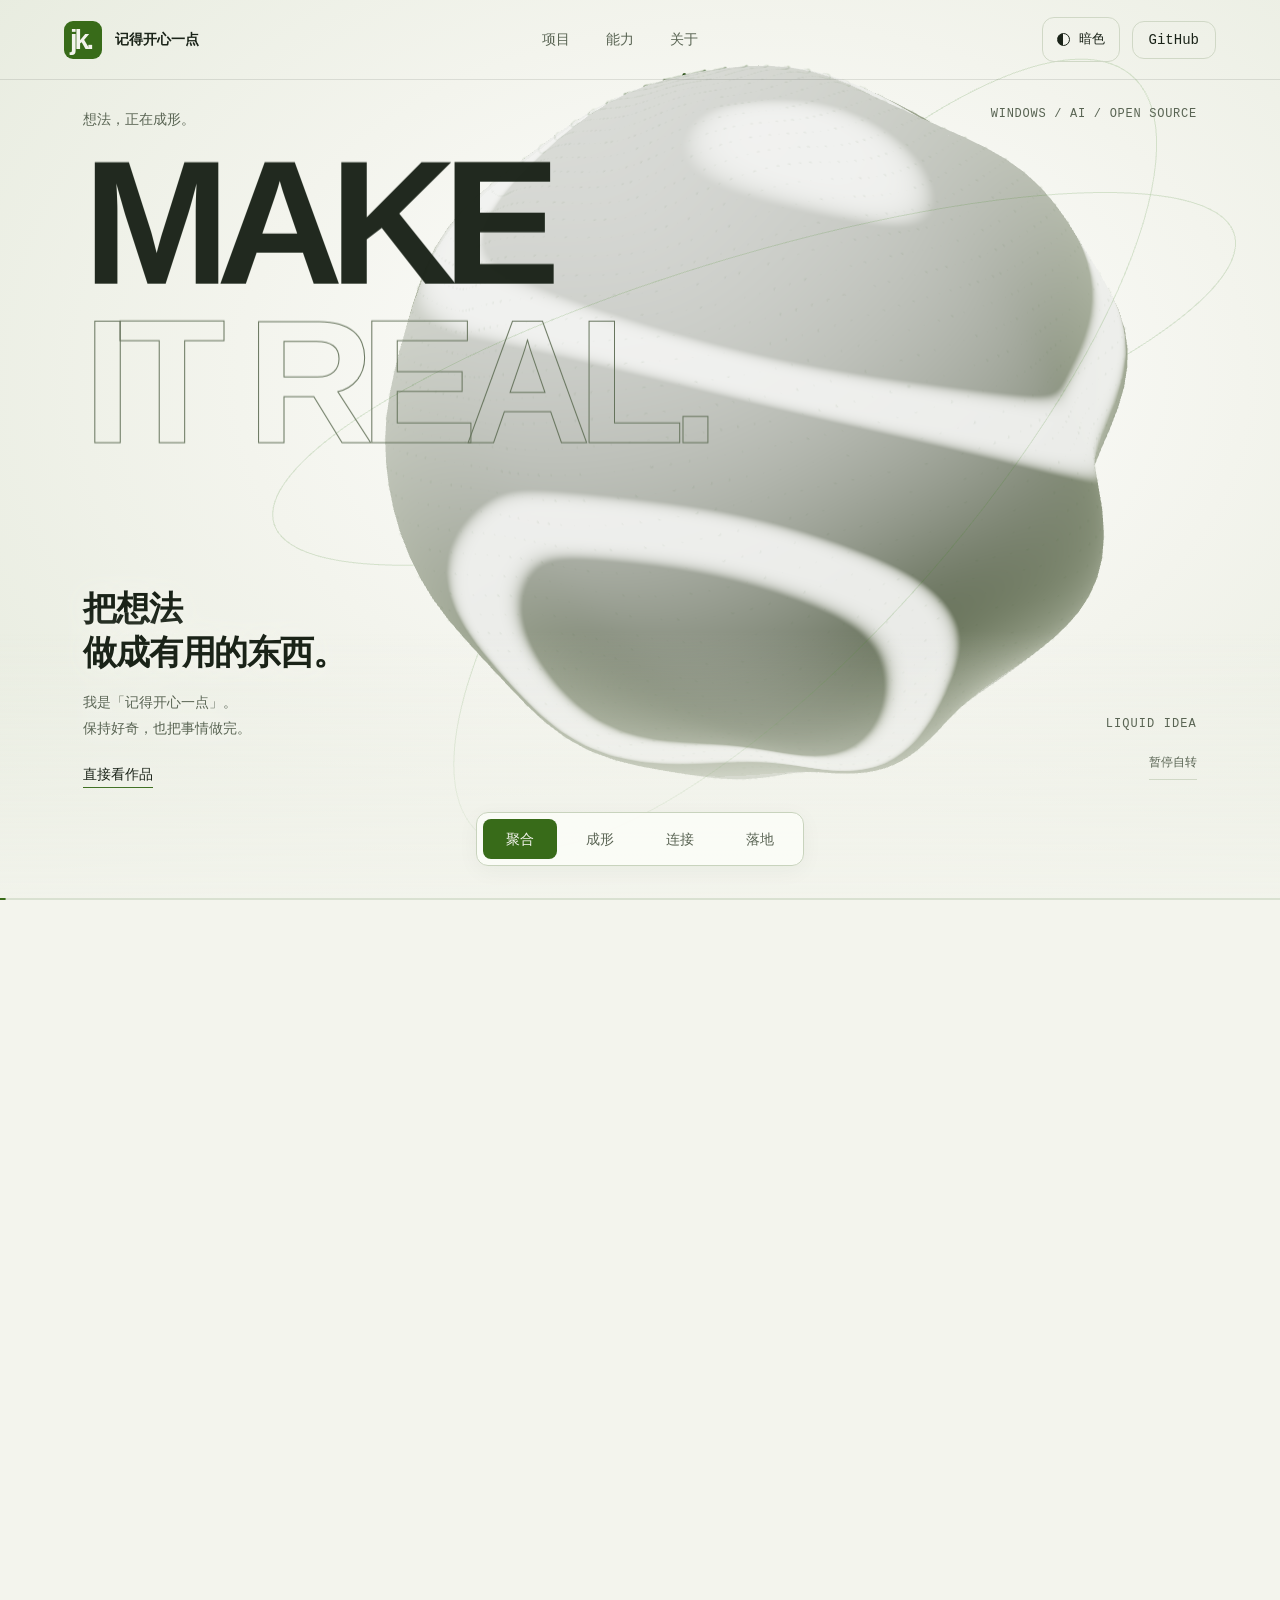
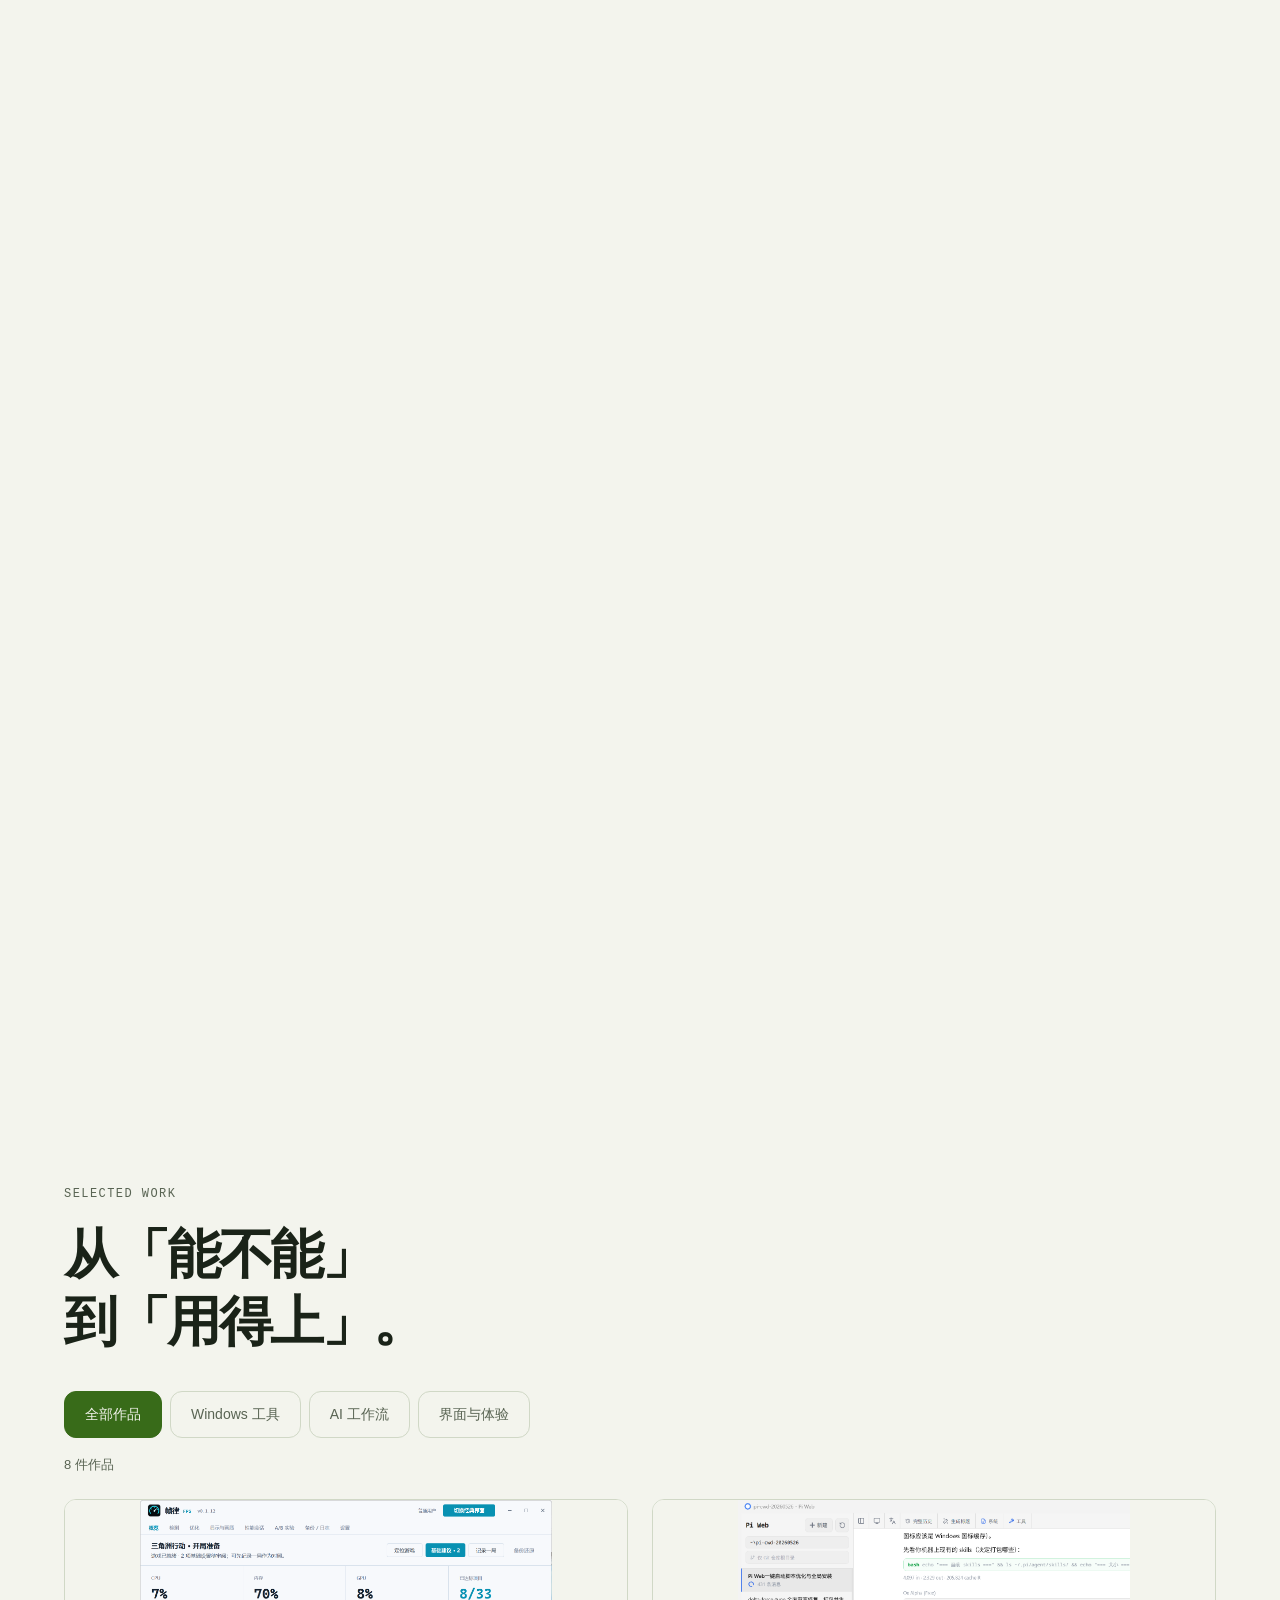
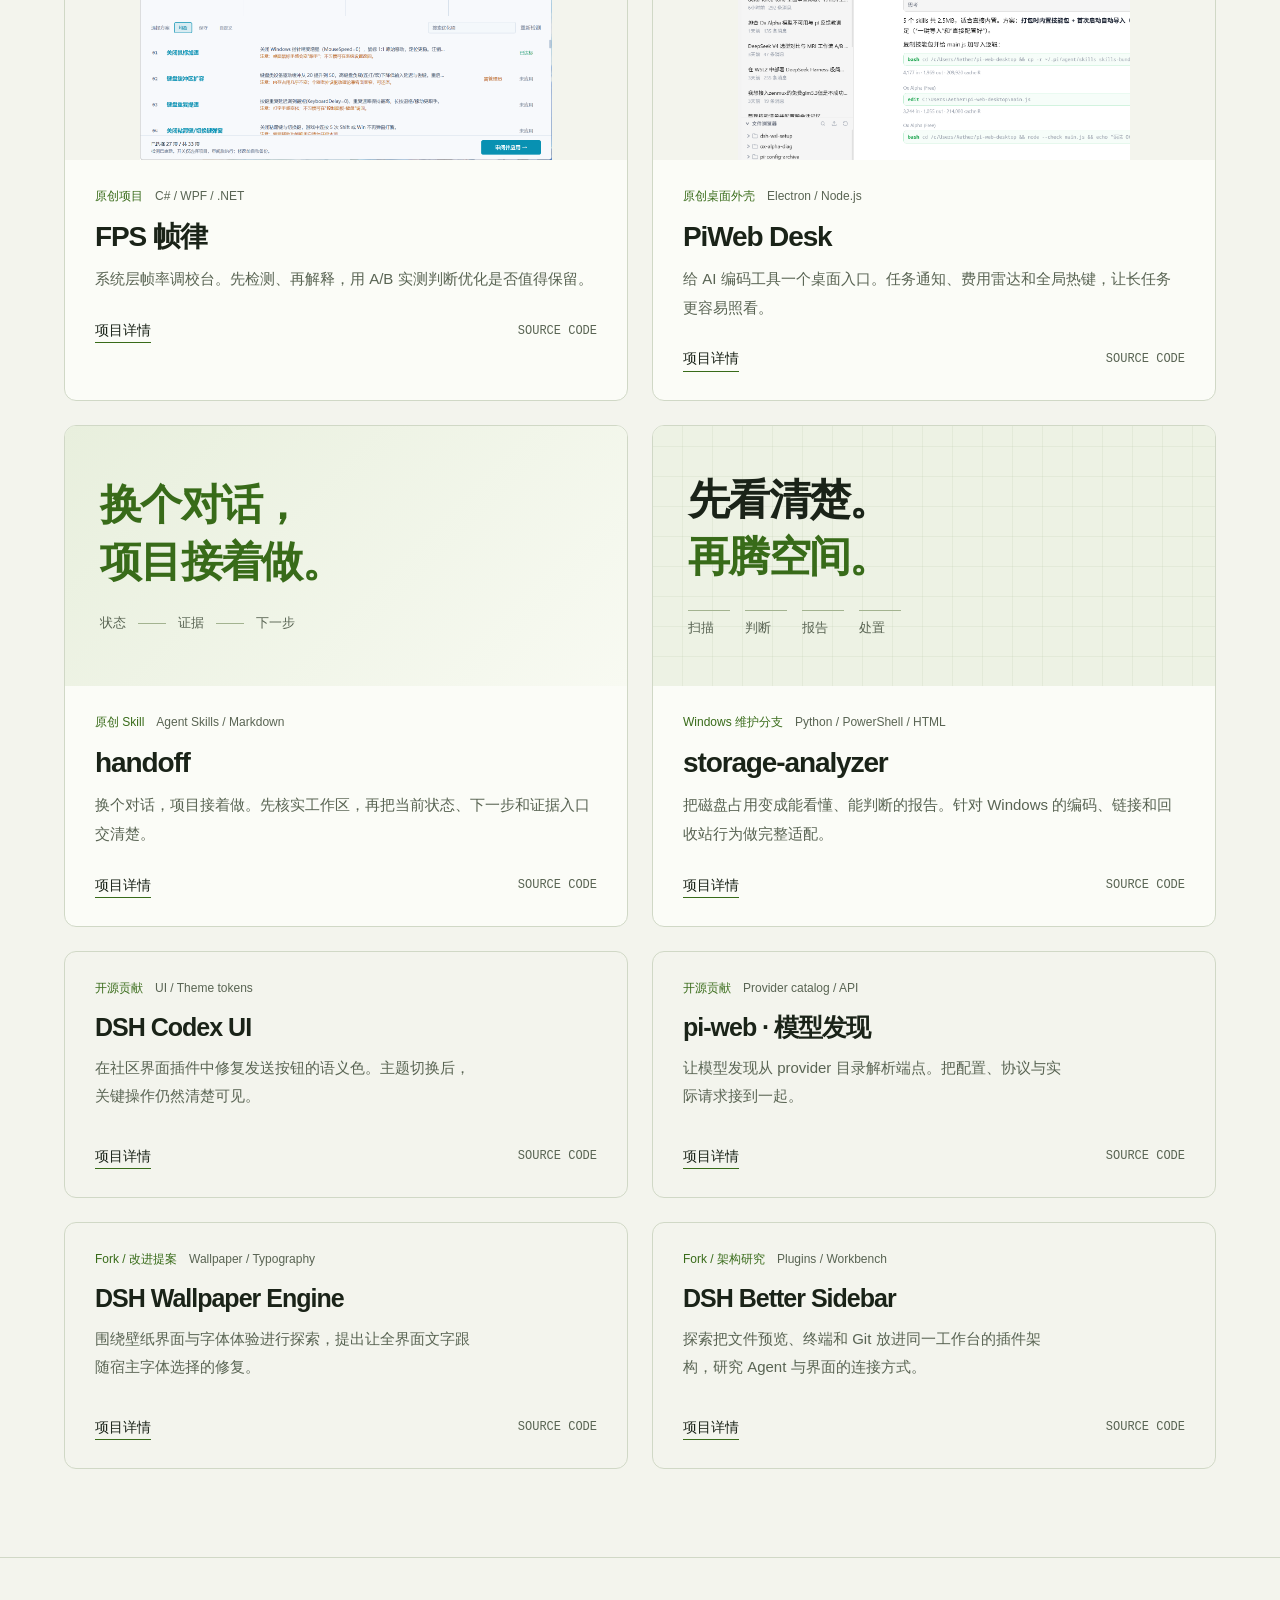
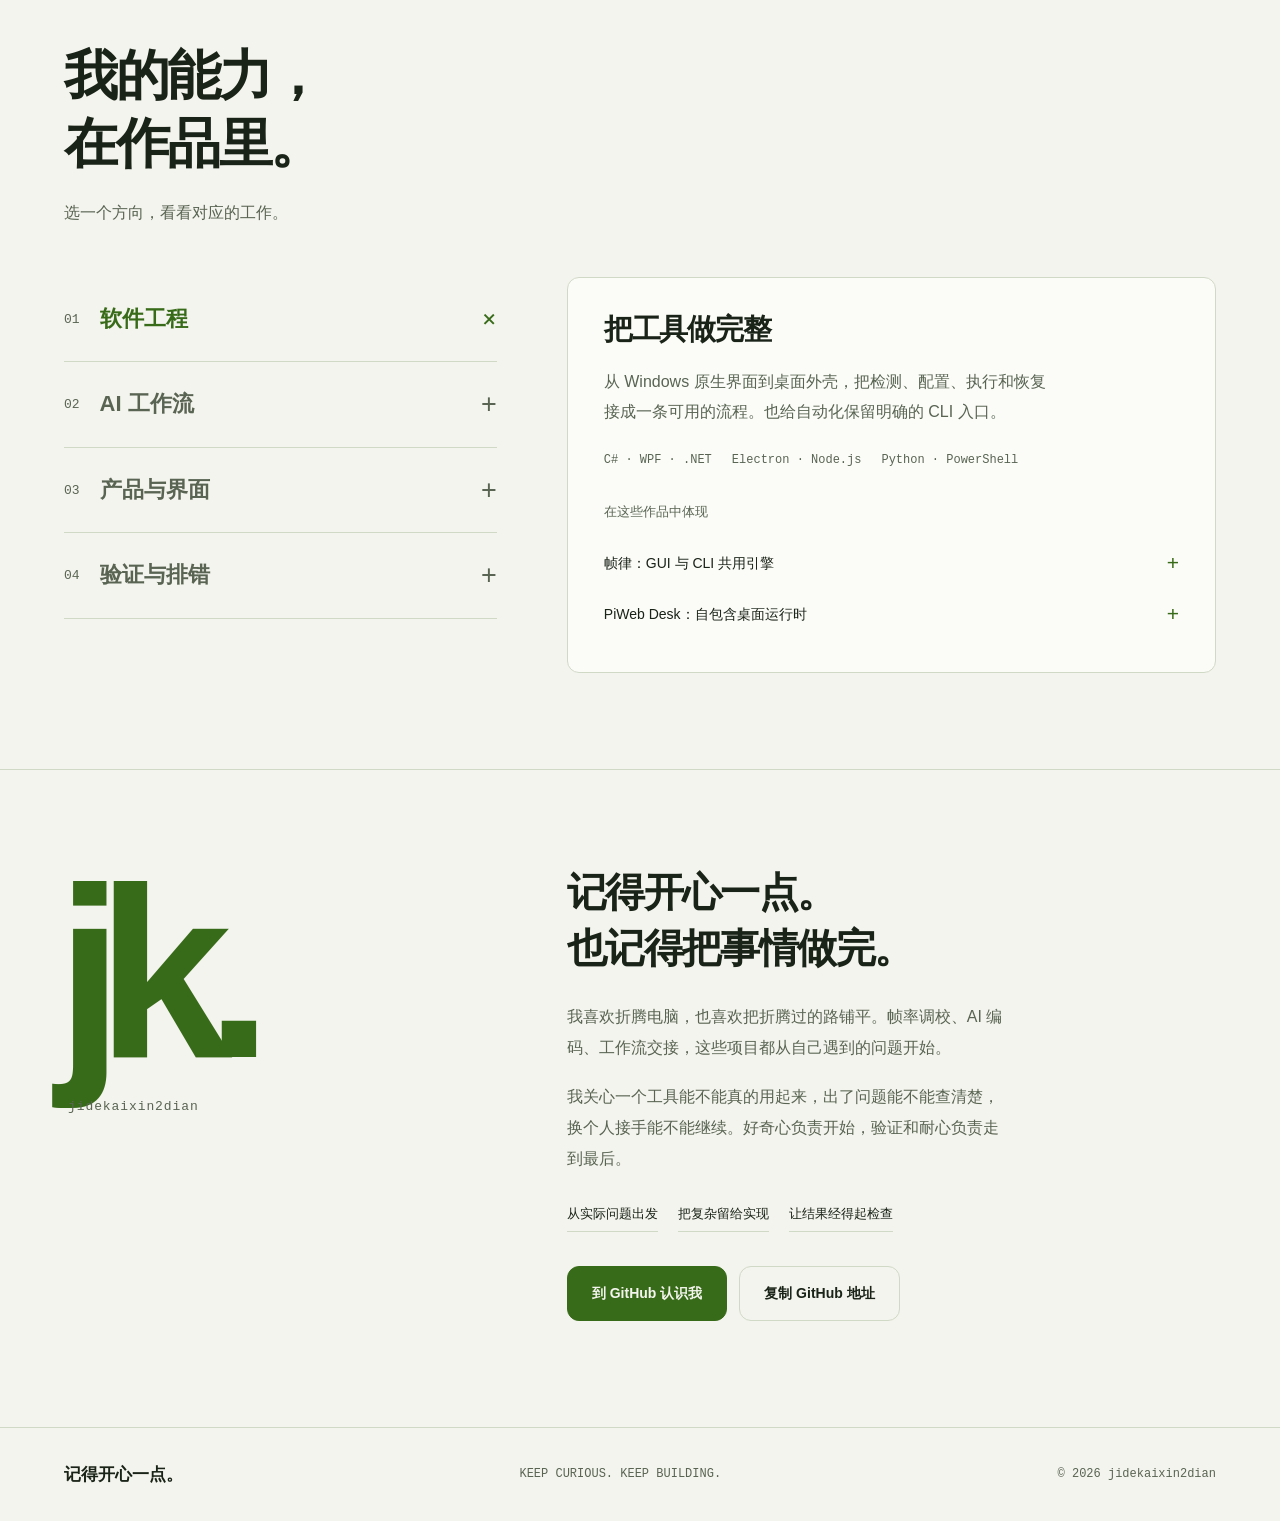
==== index.html @ 2a7eb4d8 "Publish interactive portfolio with light and dark themes" ====
<!doctype html>
<html lang="zh-CN" data-theme="light">
<head>
  <meta charset="utf-8">
  <meta name="viewport" content="width=device-width, initial-scale=1">
  <meta name="theme-color" content="#f3f4ed">
  <title>记得开心一点 · 把想法做成有用的东西</title>
  <meta name="description" content="记得开心一点的个人作品实验室。探索帧律、PiWeb Desk、handoff、Windows 工具与 AI Agent 工作流，以及开源界面贡献。">
  <link rel="icon" type="image/svg+xml" href="data:image/svg+xml,%3Csvg xmlns='http://www.w3.org/2000/svg' viewBox='0 0 64 64'%3E%3Crect width='64' height='64' rx='12' fill='%23c8f663'/%3E%3Ctext x='8' y='45' font-family='Arial,sans-serif' font-size='39' font-weight='700' fill='%23111311'%3Ejk.%3C/text%3E%3C/svg%3E">
  <script src="./theme.js"></script>
  <link rel="stylesheet" href="./style.css">
  <link rel="stylesheet" href="./experience.css">
  <link rel="stylesheet" href="./themes.css">
  <script src="./projects.js" defer></script>
  <script src="./site.js" defer></script>
  <script src="./morph.js" type="module"></script>
</head>
<body>
  <a class="skip-link" href="#work">跳到项目</a>
  <header class="site-header">
    <a class="wordmark" href="#home" aria-label="记得开心一点，返回首页"><span class="mark">jk.</span><span>记得开心一点</span></a>
    <nav aria-label="主导航"><a href="#work">项目</a><a href="#abilities">能力</a><a href="#about">关于</a></nav>
    <div class="header-actions"><button id="theme-toggle" class="theme-toggle" aria-label="切换至暗色" aria-pressed="false"><span class="theme-swatch" aria-hidden="true"></span><span id="theme-label">暗色</span></button><a class="github-link" href="https://github.com/jidekaixin2dian" target="_blank" rel="noopener noreferrer">GitHub</a></div>
  </header>
  <main>
    <section class="scroll-story" id="home" aria-labelledby="hero-title">
      <div class="story-stage">
        <div class="scene-headline"><h1 id="hero-title">MAKE<br><span>IT REAL.</span></h1></div>
        <div id="sculpture" class="sculpture" role="img" aria-label="随页面滚动变化的巨大三维雕塑：流体球体、环形结构、连接结与重新聚合的方体。"><canvas id="sculpture-fallback" aria-hidden="true"></canvas></div>
        <div class="scene-topline"><span>想法，正在成形。</span><span>WINDOWS / AI / OPEN SOURCE</span></div>
        <div class="story-copy"><h2 id="story-title">把想法<br>做成有用的东西。</h2><p id="story-description">我是「记得开心一点」。<br>保持好奇，也把事情做完。</p><a class="story-link" href="#work">直接看作品</a></div>
        <div class="story-aside"><span id="shape-label">LIQUID IDEA</span><button id="motion-toggle" aria-pressed="false">暂停自转</button></div>
        <div class="story-navigation" aria-label="探索雕塑的四个阶段"><button data-phase="0" class="active" aria-pressed="true">聚合</button><button data-phase="1" aria-pressed="false">成形</button><button data-phase="2" aria-pressed="false">连接</button><button data-phase="3" aria-pressed="false">落地</button></div>
        <div class="story-progress" aria-hidden="true"><div id="story-progress-fill"></div></div>
      </div>
    </section>
    <section class="work shell" id="work" aria-labelledby="work-title">
      <div class="section-heading"><p class="eyebrow">SELECTED WORK</p><h2 id="work-title">从「能不能」<br>到「用得上」。</h2></div>
      <div class="filter-group" aria-label="按领域筛选项目"><button class="filter active" data-filter="all" aria-pressed="true">全部作品</button><button class="filter" data-filter="windows" aria-pressed="false">Windows 工具</button><button class="filter" data-filter="agent" aria-pressed="false">AI 工作流</button><button class="filter" data-filter="interface" aria-pressed="false">界面与体验</button></div>
      <p class="result-count" id="result-count" role="status" aria-live="polite"></p>
      <div id="projects" class="project-grid"></div>
    </section>
    <div id="extended-content"></div>
  </main>
  <footer class="shell"><a class="footer-brand" href="#home">记得开心一点。</a><span>KEEP CURIOUS. KEEP BUILDING.</span><span>© 2026 jidekaixin2dian</span></footer>
  <dialog id="project-dialog" aria-labelledby="dialog-title"><div class="dialog-top"><span class="mono">PROJECT NOTES</span><button id="dialog-close" class="close-button" aria-label="关闭项目详情">关闭 ×</button></div><div id="dialog-content"></div></dialog>
  <div class="toast" id="toast" role="status" aria-live="polite"></div>
</body>
</html>
---- style.css ----
:root{--bg:#111311;--surface:#191c19;--raised:#20251f;--ink:#f2f4ed;--muted:#a4aaa0;--accent:#c8f663;--line:#353b32;--radius:12px;--sans:Arial,"Microsoft YaHei","PingFang SC",sans-serif;--mono:Consolas,"Courier New",monospace;color-scheme:dark}
*{box-sizing:border-box}html{scroll-behavior:smooth;scroll-padding-top:100px}body{margin:0;background:var(--bg);color:var(--ink);font:16px/1.75 var(--sans);-webkit-font-smoothing:antialiased}a{color:inherit;text-decoration:none}button,input{font:inherit}button,a,input{-webkit-tap-highlight-color:transparent}button{cursor:pointer;color:inherit}button:disabled{cursor:default}button{border:0}a:focus-visible,button:focus-visible,input:focus-visible,summary:focus-visible{outline:2px solid var(--accent);outline-offset:6px}::selection{color:var(--bg);background:var(--accent)}.shell{max-width:1440px;margin-inline:auto;padding-inline:64px}.mono{font:12px/1.5 var(--mono);letter-spacing:.07em}.skip-link{position:fixed;z-index:20;top:-100px;left:20px;background:var(--accent);color:var(--bg);padding:10px 20px}.skip-link:focus{top:10px}.site-header{height:80px;display:flex;align-items:center;justify-content:space-between;max-width:1440px;margin:auto;padding-inline:64px;gap:30px;border-bottom:1px solid var(--line)}.wordmark{display:flex;gap:13px;align-items:center;font-size:14px;font-weight:600}.mark{background:var(--accent);color:var(--bg);width:38px;height:38px;border-radius:9px;font-size:27px;letter-spacing:-3px;line-height:38px;padding-left:6px;font-weight:800}.site-header nav{display:flex;gap:36px;font-size:14px;color:var(--muted)}.site-header nav a{transition:color .2s}.site-header nav a:hover,.github-link:hover{color:var(--accent)}.github-link{font:14px var(--mono);padding:10px 16px;border:1px solid var(--line);border-radius:var(--radius)}.hero{display:grid;grid-template-columns:1.08fr 1fr;align-items:center;gap:60px;min-height:700px;padding-block:70px 88px}.hero-intro{font:12px/1.4 var(--mono);letter-spacing:.09em;color:var(--muted);margin:0 0 28px}.hero h1{font-family:var(--sans);font-size:clamp(76px,8.5vw,126px);font-weight:900;line-height:.95;letter-spacing:-.075em;margin:0 0 32px}.hero h1 span{color:var(--accent)}.hero-description{color:var(--muted);font-size:17px;line-height:1.9;max-width:420px;margin:0 0 30px}.button{display:inline-flex;align-items:center;justify-content:center;padding:14px 24px;border:1px solid var(--line);border-radius:var(--radius);font-size:14px;font-weight:600;white-space:nowrap;transition:background .2s,transform .2s,border-color .2s}.primary{background:var(--accent);border-color:var(--accent);color:var(--bg)}.button:hover{transform:translateY(-3px);border-color:var(--accent)}.primary:hover{background:#d7fb8d}.button:active{transform:translateY(0)}.signal-lab{position:relative;min-width:0;padding:22px 28px 20px;background:radial-gradient(ellipse at 50% 40%,#25301e 0%,#151914 67%);border:1px solid var(--line);border-radius:var(--radius)}.lab-heading{display:flex;align-items:center;justify-content:space-between;font-size:14px;color:var(--muted);gap:10px}.lab-heading .mono{font-size:11px}#signal-canvas{display:block;width:100%;height:300px;cursor:grab;touch-action:pan-y}#signal-canvas:active{cursor:grabbing}.lab-controls{position:relative}.mode-group{display:flex;gap:4px;background:var(--bg);padding:4px;border-radius:10px;margin-bottom:22px}.mode{flex:1;background:transparent;border-radius:8px;padding:8px;font-size:14px;color:var(--muted);transition:all .2s}.mode.active{background:var(--raised);color:var(--accent)}.mode:hover{color:var(--ink)}.density-label{display:flex;justify-content:space-between;color:var(--muted);font-size:13px}.density-label output{font-family:var(--mono);color:var(--ink)}input[type=range]{appearance:none;width:100%;height:4px;border-radius:0;background:#454e3d;accent-color:var(--accent);cursor:pointer;margin:14px 0 20px}input[type=range]::-webkit-slider-thumb{appearance:none;width:16px;height:16px;background:var(--accent);border-radius:50%;border:3px solid var(--bg);outline:1px solid var(--accent)}.lab-bottom{display:flex;justify-content:space-between;align-items:center;gap:12px;font-size:12px;color:var(--muted)}.lab-bottom p{margin:0}.text-button{font-size:12px;background:none;padding:5px 0;border-bottom:1px solid var(--line);white-space:nowrap;color:var(--muted)}.text-button:hover{color:var(--accent)}.drag-hint{font-size:12px;color:var(--muted);margin:0;position:absolute;bottom:-34px;right:4px}.work{padding-block:65px 88px;border-top:1px solid var(--line)}.section-heading{margin-bottom:36px}.eyebrow{font:12px/1.5 var(--mono);letter-spacing:.12em;color:var(--muted);margin:0 0 18px}h2{font-size:clamp(36px,4.2vw,58px);line-height:1.25;letter-spacing:-.045em;margin:0;font-weight:700}.filter-group{display:flex;gap:8px;flex-wrap:wrap;margin-bottom:16px}.filter{padding:10px 20px;border:1px solid var(--line);border-radius:var(--radius);color:var(--muted);background:transparent;font-size:14px;transition:all .2s}.filter.active{color:var(--bg);background:var(--accent);border-color:var(--accent)}.filter:hover{border-color:var(--accent)}.result-count{font-size:13px;color:var(--muted);margin:0 0 22px;min-height:22px}.project-grid{display:grid;grid-template-columns:repeat(2,minmax(0,1fr));gap:24px}.project-card{border:1px solid var(--line);background:var(--surface);border-radius:var(--radius);overflow:hidden;transition:border-color .25s,transform .25s;animation:appear .45s both}.project-card:hover{border-color:#6c7959;transform:translateY(-4px)}.project-visual{height:260px;overflow:hidden;background:var(--bg);display:flex;align-items:center;justify-content:center}.project-visual img{width:100%;height:100%;object-fit:contain;transition:transform .5s}.project-card:hover .project-visual img{transform:scale(1.035)}.project-body{padding:26px 30px}.project-meta{font-size:12px;display:flex;gap:12px;flex-wrap:wrap;color:var(--muted);margin-bottom:12px}.project-role{color:var(--accent)}.project-card h3{font-size:28px;line-height:1.3;letter-spacing:-.04em;margin:0 0 10px}.project-card p{font-size:15px;line-height:1.9;color:var(--muted);margin:0 0 22px}.project-actions{display:flex;justify-content:space-between;align-items:center;gap:16px}.project-actions button{background:none;padding:0;border-bottom:1px solid var(--accent);color:var(--ink);font-size:14px}.project-actions a{color:var(--muted);font:12px var(--mono);padding:8px 0}.project-actions a:hover{color:var(--accent)}footer{display:flex;justify-content:space-between;align-items:center;gap:24px;padding-block:35px;border-top:1px solid var(--line);font:12px var(--mono);color:var(--muted)}.footer-brand{font:600 17px var(--sans);color:var(--ink)}dialog{background:var(--surface);color:var(--ink);border:1px solid var(--line);border-radius:var(--radius);max-width:760px;width:calc(100% - 40px);padding:30px;max-height:86dvh;overflow:auto}dialog::backdrop{background:rgba(5,8,5,.83);backdrop-filter:blur(7px)}.dialog-top{display:flex;justify-content:space-between;align-items:center;margin-bottom:28px;color:var(--muted)}.close-button{background:var(--raised);padding:8px 13px;border-radius:8px;font-size:14px}.close-button:hover{color:var(--accent)}.toast{position:fixed;bottom:25px;left:50%;transform:translate(-50%,20px);max-width:calc(100% - 30px);padding:12px 22px;border:1px solid var(--line);background:var(--raised);border-radius:var(--radius);color:var(--ink);font-size:14px;opacity:0;pointer-events:none;z-index:30;transition:.25s}.toast.visible{opacity:1;transform:translate(-50%,0)}@keyframes appear{from{opacity:0;transform:translateY(14px)}to{opacity:1;transform:translateY(0)}}
@media(min-width:1500px){.hero{min-height:750px}}@media(max-width:1100px){.shell,.site-header{padding-inline:36px}.hero{gap:35px;min-height:650px}.hero h1{font-size:95px}#signal-canvas{height:270px}.signal-lab{padding-inline:22px}.hero-description{font-size:16px}.project-visual{height:220px}}
@media(max-width:767px){html{scroll-padding-top:20px}.shell,.site-header{padding-inline:22px}.site-header{height:72px;gap:15px}.wordmark>span:last-child{display:none}.site-header nav{gap:20px;font-size:14px}.github-link{padding:8px 11px;font-size:12px}.hero{grid-template-columns:1fr;gap:44px;padding-block:48px 72px;min-height:auto}.hero h1{font-size:clamp(76px,17vw,120px);margin-bottom:24px}.hero-intro{margin-bottom:22px}.hero-description{font-size:16px}.signal-lab{padding:20px}.drag-hint{bottom:-29px}#signal-canvas{height:260px}.work{padding-block:48px 60px}.section-heading{margin-bottom:28px}.project-grid{grid-template-columns:1fr;gap:20px}.filter{font-size:13px;padding:8px 13px}.project-body{padding:24px}.project-visual{height:240px}footer{flex-wrap:wrap;padding-block:28px;gap:15px}footer>span:first-of-type{display:none}.lab-bottom{font-size:12px}dialog{padding:22px}.dialog-top{gap:15px}}
@media(prefers-reduced-motion:reduce){html{scroll-behavior:auto}*,*::before,*::after{animation:none!important;transition:none!important}.project-card:hover,.button:hover{transform:none}}
---- experience.css ----
/* A continuous, scroll-driven sculpture; dark graphite, studio silver, one lime accent. */
.scene-headline{z-index:3!important;mix-blend-mode:difference}.story-stage{isolation:isolate}
.story-copy{text-shadow:0 1px 3px #080a07,0 0 28px #111311}
.story-stage{min-height:0!important}
@media(max-width:767px){.scene-headline h1{font-size:19.5vw!important;letter-spacing:-.075em}}
.site-header{position:absolute;inset:0 0 auto;z-index:10;border-bottom:1px solid #ffffff18;width:100%}.scroll-story{height:480dvh;position:relative}.story-stage{position:sticky;top:0;height:100dvh;min-height:620px;overflow:hidden;background:radial-gradient(ellipse at 55% 50%,#20281b 0%,#111311 60%)}.sculpture{position:absolute;inset:0;z-index:2;touch-action:pan-y;cursor:grab}.sculpture:active{cursor:grabbing}.sculpture canvas{display:block;width:100%;height:100%}.scene-headline{position:absolute;left:6.5%;top:16%;z-index:1;pointer-events:none;will-change:opacity,transform}.scene-headline h1{font-size:clamp(115px,13.8vw,205px);letter-spacing:-.08em;line-height:.9;margin:0;font-weight:900;color:#eef1e7}.scene-headline h1 span{-webkit-text-stroke:1px #bac5af;color:transparent}.scene-topline{position:absolute;top:107px;left:6.5%;right:6.5%;display:flex;justify-content:space-between;z-index:3;pointer-events:none;font-size:14px;color:#b4bdab}.scene-topline>span:last-child{font:12px var(--mono);letter-spacing:.06em}.story-copy{position:absolute;bottom:112px;left:6.5%;z-index:3;max-width:360px;text-shadow:0 2px 25px #111311}.story-copy h2{font-size:34px;line-height:1.3;letter-spacing:-.035em;margin-bottom:16px}.story-copy p{font-size:14px;line-height:1.85;color:var(--muted);margin:0 0 18px}.story-link{font-size:14px;border-bottom:1px solid var(--accent);padding:5px 0}.story-link:hover{color:var(--accent)}.story-aside{position:absolute;bottom:120px;right:6.5%;z-index:3;display:flex;flex-direction:column;align-items:flex-end;gap:15px}.story-aside>span{font:12px var(--mono);letter-spacing:.09em;color:var(--muted)}.story-aside button{background:none;border-bottom:1px solid var(--line);font-size:12px;color:var(--muted);padding:6px 0}.story-aside button:hover{color:var(--accent)}.story-navigation{position:absolute;bottom:34px;left:50%;transform:translateX(-50%);display:flex;gap:6px;z-index:4;padding:6px;background:#111311e8;border:1px solid #414b35;border-radius:12px}.story-navigation button{background:none;border-radius:8px;padding:8px 23px;font-size:14px;color:var(--muted);transition:background .2s,color .2s}.story-navigation button.active{color:var(--bg);background:var(--accent)}.story-progress{position:absolute;bottom:0;left:0;right:0;height:2px;background:#323c28;z-index:4}.story-progress>div{height:100%;background:var(--accent);transform:scaleX(0);transform-origin:left;will-change:transform}.story-stage::after{content:"";position:absolute;inset:70% 0 0;background:linear-gradient(transparent,#111311bb);z-index:2;pointer-events:none}#sculpture-fallback{position:absolute;inset:0}.webgl-ready #sculpture-fallback{display:none}.work{border-top:0}.dialog-open{overflow:hidden}.handoff-visual{flex-direction:column;align-items:flex-start;padding:35px;background:linear-gradient(135deg,#23301e,#151c13)}.handoff-statement{font-size:42px;line-height:1.35;letter-spacing:-.04em;font-weight:700;color:var(--accent)}.handoff-flow{display:flex;gap:12px;align-items:center;margin-top:22px;font-size:13px;color:var(--muted)}.handoff-flow i{width:28px;height:1px;background:#536147}.storage-visual{align-items:flex-start;justify-content:center;flex-direction:column;padding:35px;background:repeating-linear-gradient(0deg,transparent,transparent 29px,#2a312733 29px,#2a312733 30px),repeating-linear-gradient(90deg,transparent,transparent 29px,#2a312733 29px,#2a312733 30px),#161b15}.storage-statement{font-size:42px;line-height:1.35;letter-spacing:-.04em;font-weight:700}.storage-statement strong{color:var(--accent)}.storage-method{display:flex;gap:15px;margin-top:25px;font-size:13px;color:var(--muted)}.storage-method span{padding-top:6px;border-top:1px solid #606c54;min-width:42px}.compact{background:transparent}.compact .project-body{display:flex;flex-direction:column;height:100%;min-height:245px}.compact h3{font-size:25px}.compact p{max-width:46ch}.compact .project-actions{margin-top:auto}.abilities{padding-block:84px 96px;border-top:1px solid var(--line)}.section-description{color:var(--muted);margin:22px 0 0;font-size:16px}.ability-layout{display:grid;grid-template-columns:.8fr 1.2fr;gap:70px;margin-top:50px}.ability-tabs{display:flex;flex-direction:column}.ability-tabs button{display:flex;align-items:center;text-align:left;gap:20px;padding:23px 0;background:transparent;font-size:22px;font-weight:600;border-bottom:1px solid var(--line);color:var(--muted);transition:color .2s}.ability-tabs button[aria-selected=true]{color:var(--accent)}.ability-tabs button:hover{color:var(--ink)}.ability-number{font:13px var(--mono);font-weight:400;color:var(--muted)}.tab-indicator{margin-left:auto;font:27px var(--sans);transition:transform .3s}.ability-tabs button[aria-selected=true] .tab-indicator{transform:rotate(45deg)}#ability-panel{padding:32px 36px;background:var(--surface);border-radius:var(--radius);border:1px solid var(--line);min-height:340px}#ability-panel h3{font-size:29px;line-height:1.35;letter-spacing:-.04em;margin:0 0 18px}#ability-panel>p{font-size:16px;line-height:1.9;color:var(--muted);margin:0 0 22px;max-width:50ch}.stack-tags{display:flex;flex-wrap:wrap;gap:6px 20px;font:12px/1.8 var(--mono);color:var(--muted);margin-bottom:30px}.ability-evidence h4{font-size:13px;font-weight:400;color:var(--muted);margin:0 0 14px}.ability-evidence button{background:transparent;display:flex;justify-content:space-between;align-items:center;gap:18px;width:100%;text-align:left;padding:7px 0;font-size:14px;color:var(--ink)}.ability-evidence button:hover{color:var(--accent)}.ability-evidence button span{font-size:21px;color:var(--accent)}.about{display:grid;grid-template-columns:.8fr 1.2fr;gap:70px;align-items:start;padding-block:94px 106px;border-top:1px solid var(--line)}.about-signature{display:flex;flex-direction:column;align-items:flex-start;gap:15px}.oversize-mark{font-size:clamp(150px,19vw,248px);font-weight:900;letter-spacing:-.11em;color:var(--accent);line-height:.9;margin-left:-8px}.about-signature .mono{font-size:13px;margin-left:4px;color:var(--muted)}.about h2{font-size:40px;line-height:1.4;letter-spacing:-.04em;margin-bottom:25px}.about-copy>p{color:var(--muted);font-size:16px;max-width:50ch;margin:0 0 18px;line-height:1.95}.principles{display:flex;flex-wrap:wrap;gap:14px 20px;font-size:13px;margin:28px 0 34px;color:var(--ink)}.principles span{border-bottom:1px solid var(--line);padding-bottom:6px}.contact-actions{display:flex;gap:12px;flex-wrap:wrap}.secondary{background:transparent}.reveal{opacity:0;transform:translateY(22px);transition:opacity .65s,transform .65s}.reveal.in-view{opacity:1;transform:translateY(0)}.dialog-meta{color:var(--muted);display:flex;gap:18px;flex-wrap:wrap;font-size:13px;margin-bottom:14px}.dialog-meta span:first-child{color:var(--accent)}#dialog-title{font-size:36px;line-height:1.3;margin-bottom:10px;overflow-wrap:anywhere}.dialog-subtitle{color:var(--muted);font-size:16px;margin:0 0 26px}.dialog-image{width:100%;height:auto;display:block;margin-bottom:28px;border:1px solid var(--line);border-radius:8px}.project-notes{display:grid;gap:22px}.project-notes h3{font-size:16px;color:var(--ink);margin:0 0 8px;font-weight:600}.project-notes p{font-size:15px;line-height:1.9;color:var(--muted);margin:0}.project-boundary{border-left:2px solid var(--accent);padding:12px 18px;background:var(--raised);color:var(--muted);font-size:14px;line-height:1.9;margin:28px 0}.source-links{display:flex;gap:10px;flex-wrap:wrap}.source-links .button{padding:10px 16px;font-size:13px}
@media(max-width:1100px){.ability-layout,.about{gap:40px}.about h2{font-size:34px}.ability-tabs button{font-size:20px}#ability-panel{padding:28px}.handoff-statement,.storage-statement{font-size:36px}.scene-headline h1{font-size:15vw}.story-copy{max-width:280px}.story-copy h2{font-size:30px}}
@media(max-width:767px){.scroll-story{height:400dvh}.story-stage{min-height:650px}.scene-topline{top:94px;left:22px;right:22px;font-size:13px}.scene-topline>span:last-child{display:none}.scene-headline{left:22px;top:19%}.scene-headline h1{font-size:22vw;line-height:.95}.story-copy{left:22px;bottom:100px;max-width:240px}.story-copy h2{font-size:25px;margin-bottom:10px}.story-copy p{font-size:13px;margin-bottom:10px}.story-aside{right:22px;bottom:105px;gap:10px}.story-aside>span{display:none}.story-aside button{font-size:12px}.story-navigation{bottom:26px;width:calc(100% - 44px);justify-content:space-between}.story-navigation button{flex:1;padding:7px 8px;font-size:13px}.abilities{padding-block:50px 60px}.ability-layout{grid-template-columns:1fr;gap:25px;margin-top:30px}.ability-tabs{display:grid;grid-template-columns:repeat(2,minmax(0,1fr));column-gap:20px}.ability-tabs button{font-size:16px;padding:17px 0;gap:10px}.ability-number{font-size:12px}.tab-indicator{font-size:22px}#ability-panel{padding:26px;min-height:380px}#ability-panel h3{font-size:25px}.about{grid-template-columns:1fr;gap:35px;padding-block:60px}.about-signature{flex-direction:row;align-items:flex-end;gap:25px}.oversize-mark{font-size:115px}.about-signature .mono{margin-bottom:12px}.about h2{font-size:29px}.compact .project-body{min-height:240px}.handoff-statement,.storage-statement{font-size:36px}.handoff-visual,.storage-visual{padding:30px}.contact-actions .button{padding:13px 18px}.reveal{transform:none}#dialog-title{font-size:29px}.project-boundary{padding:12px 14px}.project-notes p{font-size:15px}}
@media(max-height:650px) and (min-width:768px){.story-copy{bottom:90px}.story-copy h2{font-size:25px}.story-copy p{margin-bottom:10px}.scene-topline{top:95px}.story-navigation{bottom:22px}.story-aside{bottom:90px}.story-stage{min-height:580px}}
@media(prefers-reduced-motion:reduce){.reveal{opacity:1;transform:none}.scene-headline{will-change:auto}.story-progress>div{will-change:auto}}
---- themes.css ----
/* Two studio environments for the same sculpture and the same portfolio. */
.header-actions{display:flex;align-items:center;gap:12px}
.theme-toggle{display:inline-flex;align-items:center;gap:9px;background:transparent;border:1px solid var(--line);border-radius:var(--radius);padding:10px 14px;font-size:13px;white-space:nowrap}
.theme-toggle:hover{border-color:var(--accent);color:var(--accent)}
.theme-swatch{width:13px;height:13px;border-radius:50%;background:linear-gradient(90deg,var(--ink) 50%,var(--bg) 50%);border:1px solid var(--ink)}
:root[data-theme="light"]{--bg:#f3f4ed;--surface:#fbfcf7;--raised:#e8eddf;--ink:#1a2318;--muted:#596453;--accent:#386b19;--line:#d0d8c6;color-scheme:light}
[data-theme="light"] .site-header{border-color:#1a23181c}
[data-theme="light"] .story-stage{background:radial-gradient(ellipse at 58% 42%,#fff 0%,#f3f4ed 48%,#e5eadc 100%)}
[data-theme="light"] .scene-headline{mix-blend-mode:normal}
[data-theme="light"] .scene-headline h1{color:#1a2318}
[data-theme="light"] .scene-headline h1 span{-webkit-text-stroke-color:#637159}
[data-theme="light"] .scene-topline{color:var(--muted)}
[data-theme="light"] .story-copy{text-shadow:0 1px 3px #f3f4ed,0 0 28px #f3f4ed}
[data-theme="light"] .story-stage::after{background:linear-gradient(transparent,#f3f4eddd)}
[data-theme="light"] .story-navigation{background:#fbfcf7ed;border-color:#c8d3bd;box-shadow:0 5px 22px #2033170b}
[data-theme="light"] .story-progress{background:#d9e1d1}
[data-theme="light"] .primary:hover{background:#2b5412}
[data-theme="light"] .project-card:hover{border-color:#7b9567}
[data-theme="light"] .handoff-visual{background:linear-gradient(135deg,#e8efdd,#f8faf2)}
[data-theme="light"] .handoff-flow i{background:#a3b390}
[data-theme="light"] .storage-visual{background:repeating-linear-gradient(0deg,transparent,transparent 29px,#91a77c1c 29px,#91a77c1c 30px),repeating-linear-gradient(90deg,transparent,transparent 29px,#91a77c1c 29px,#91a77c1c 30px),#edf2e4}
[data-theme="light"] .storage-method span{border-color:#a3b390}
[data-theme="light"] dialog::backdrop{background:#24321b69}
@media(max-width:767px){.header-actions{gap:8px}.theme-toggle{padding:8px 11px;font-size:12px;gap:7px}.theme-swatch{width:12px;height:12px}.site-header{gap:12px}.site-header nav{gap:16px}}
@media(max-width:480px){.header-actions .github-link{display:none}}
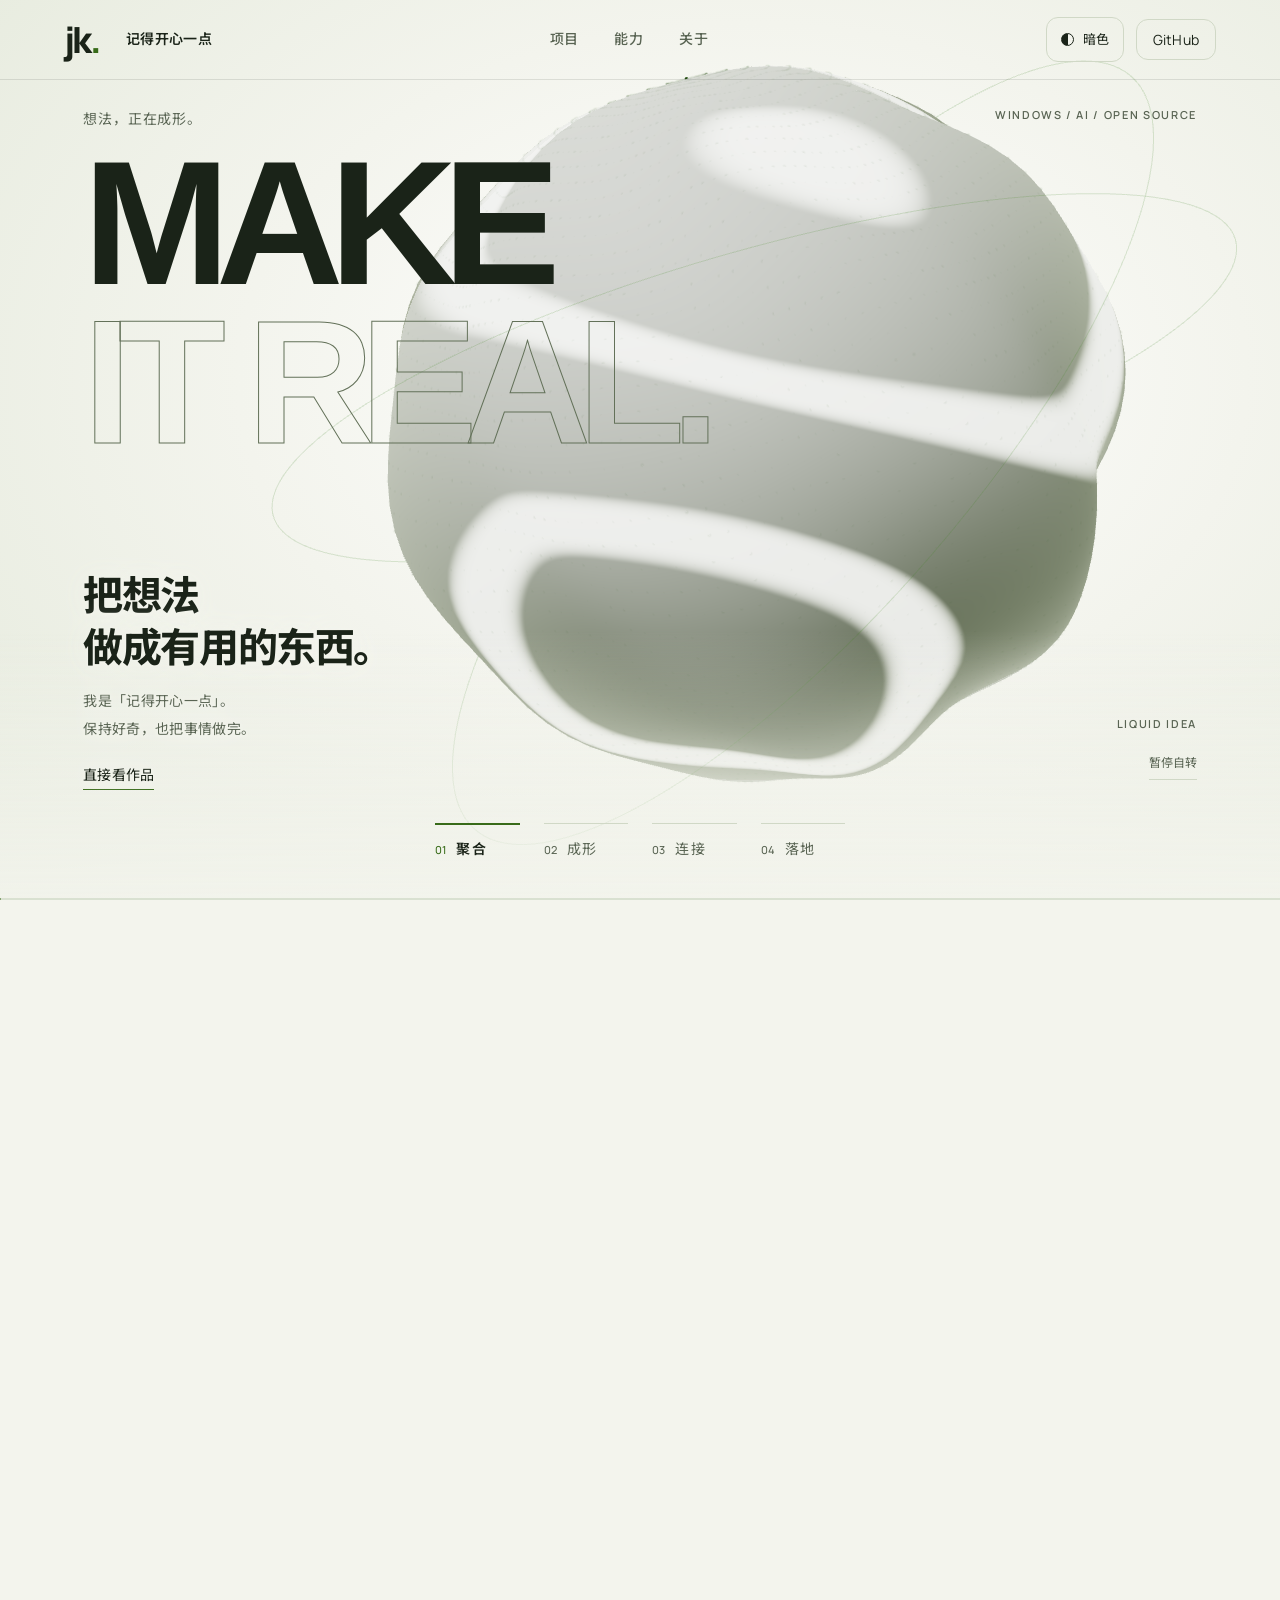
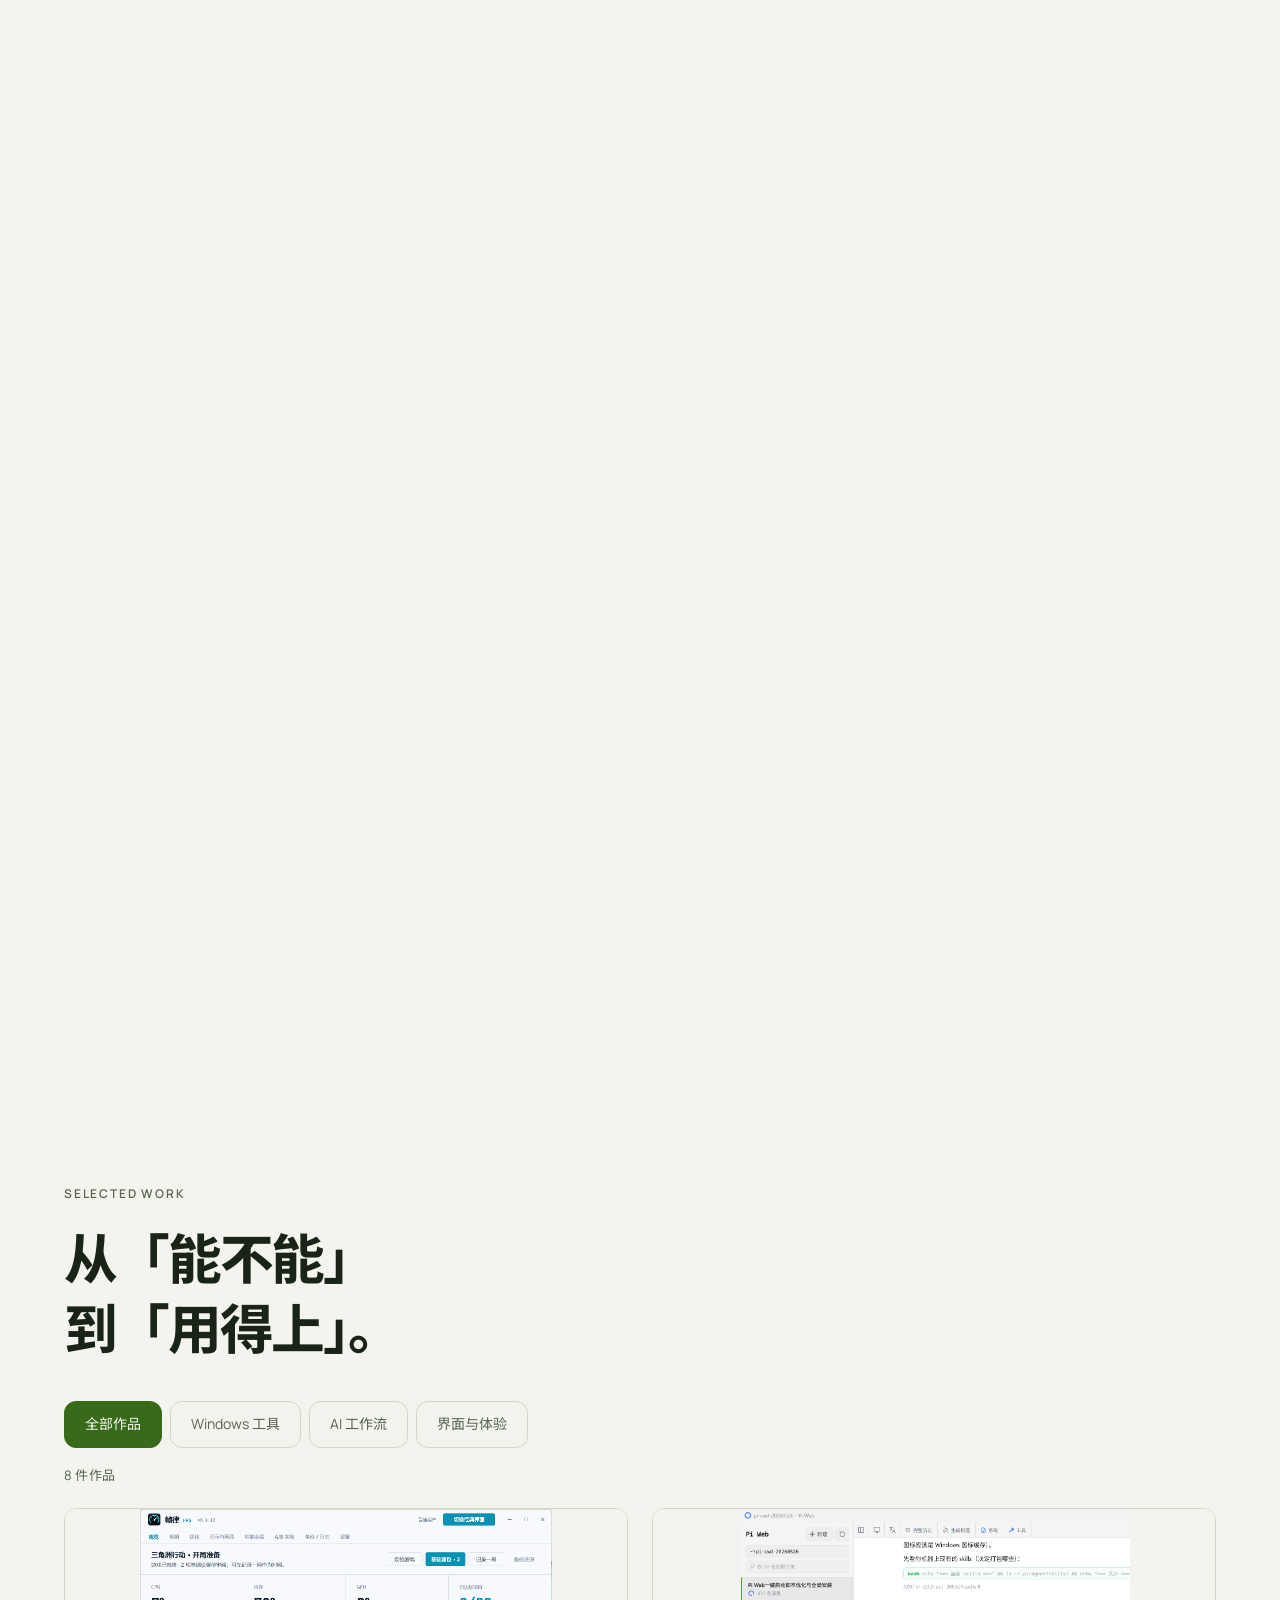
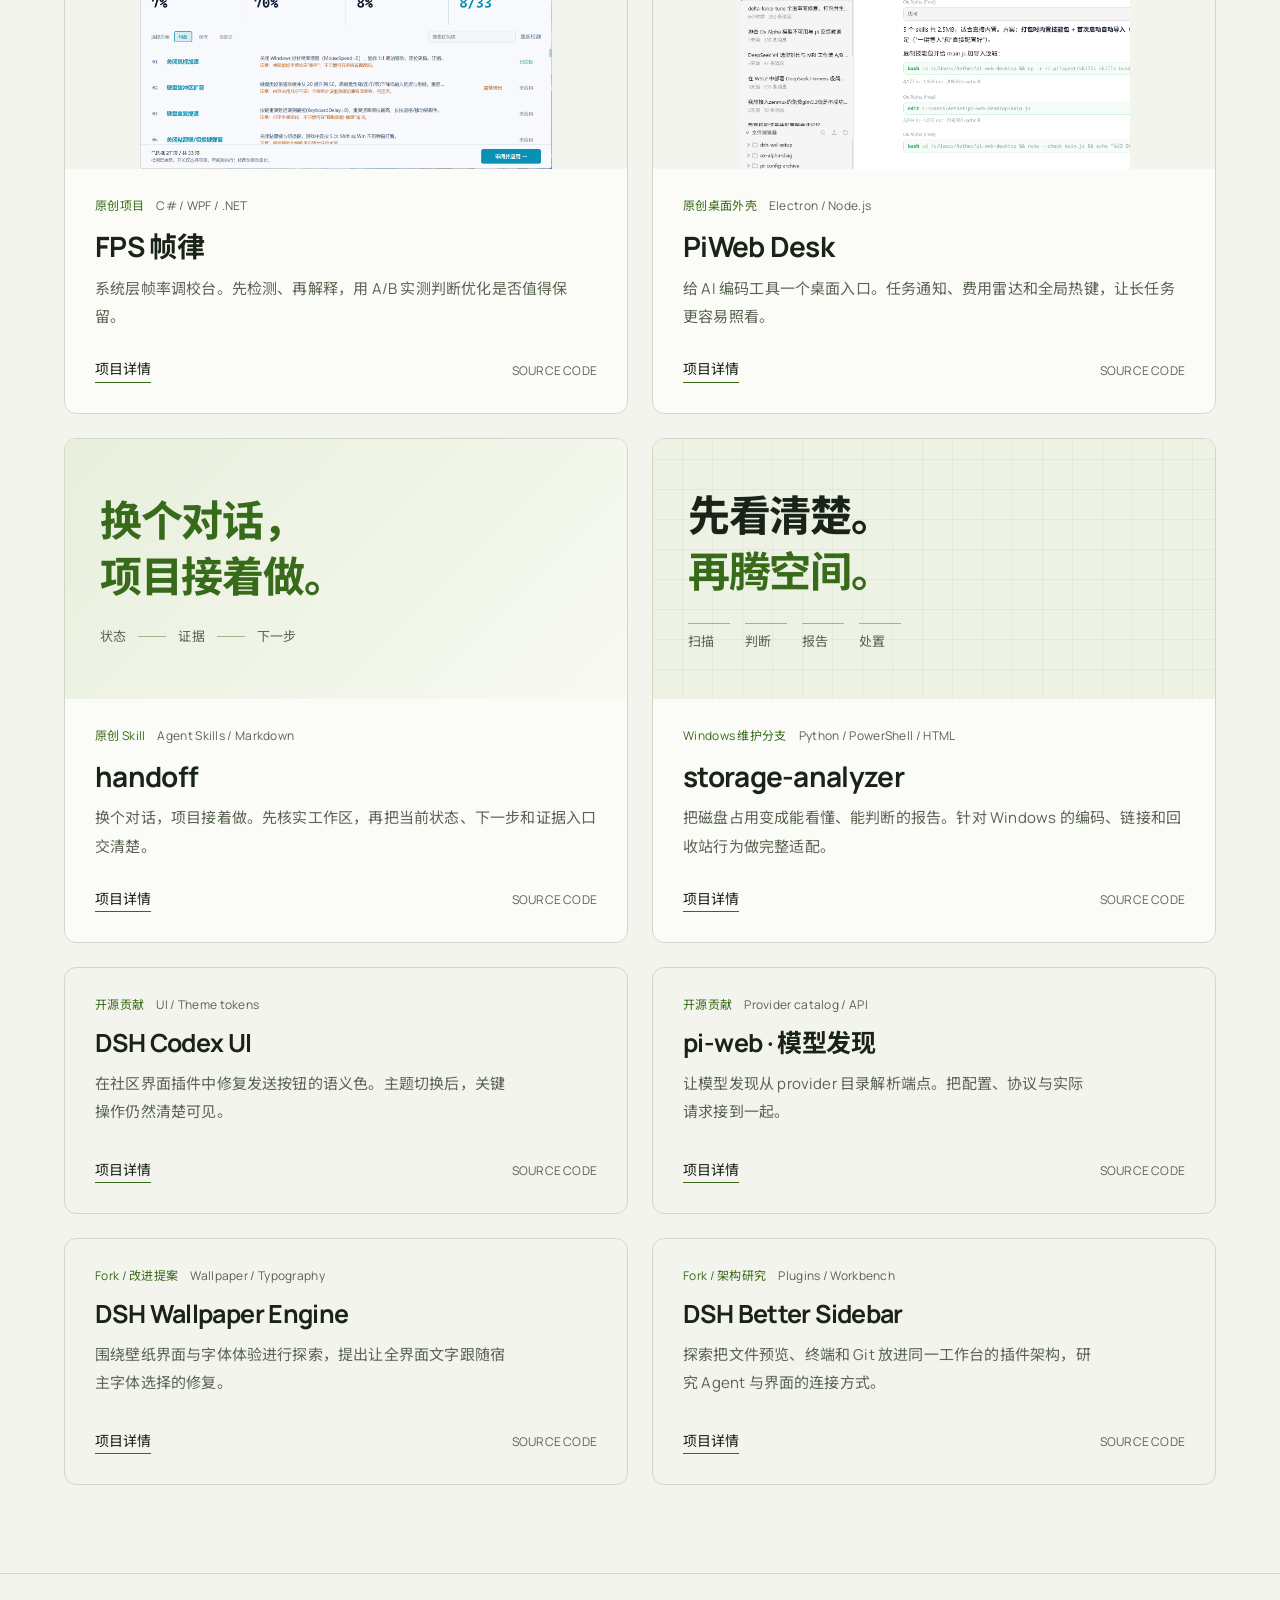
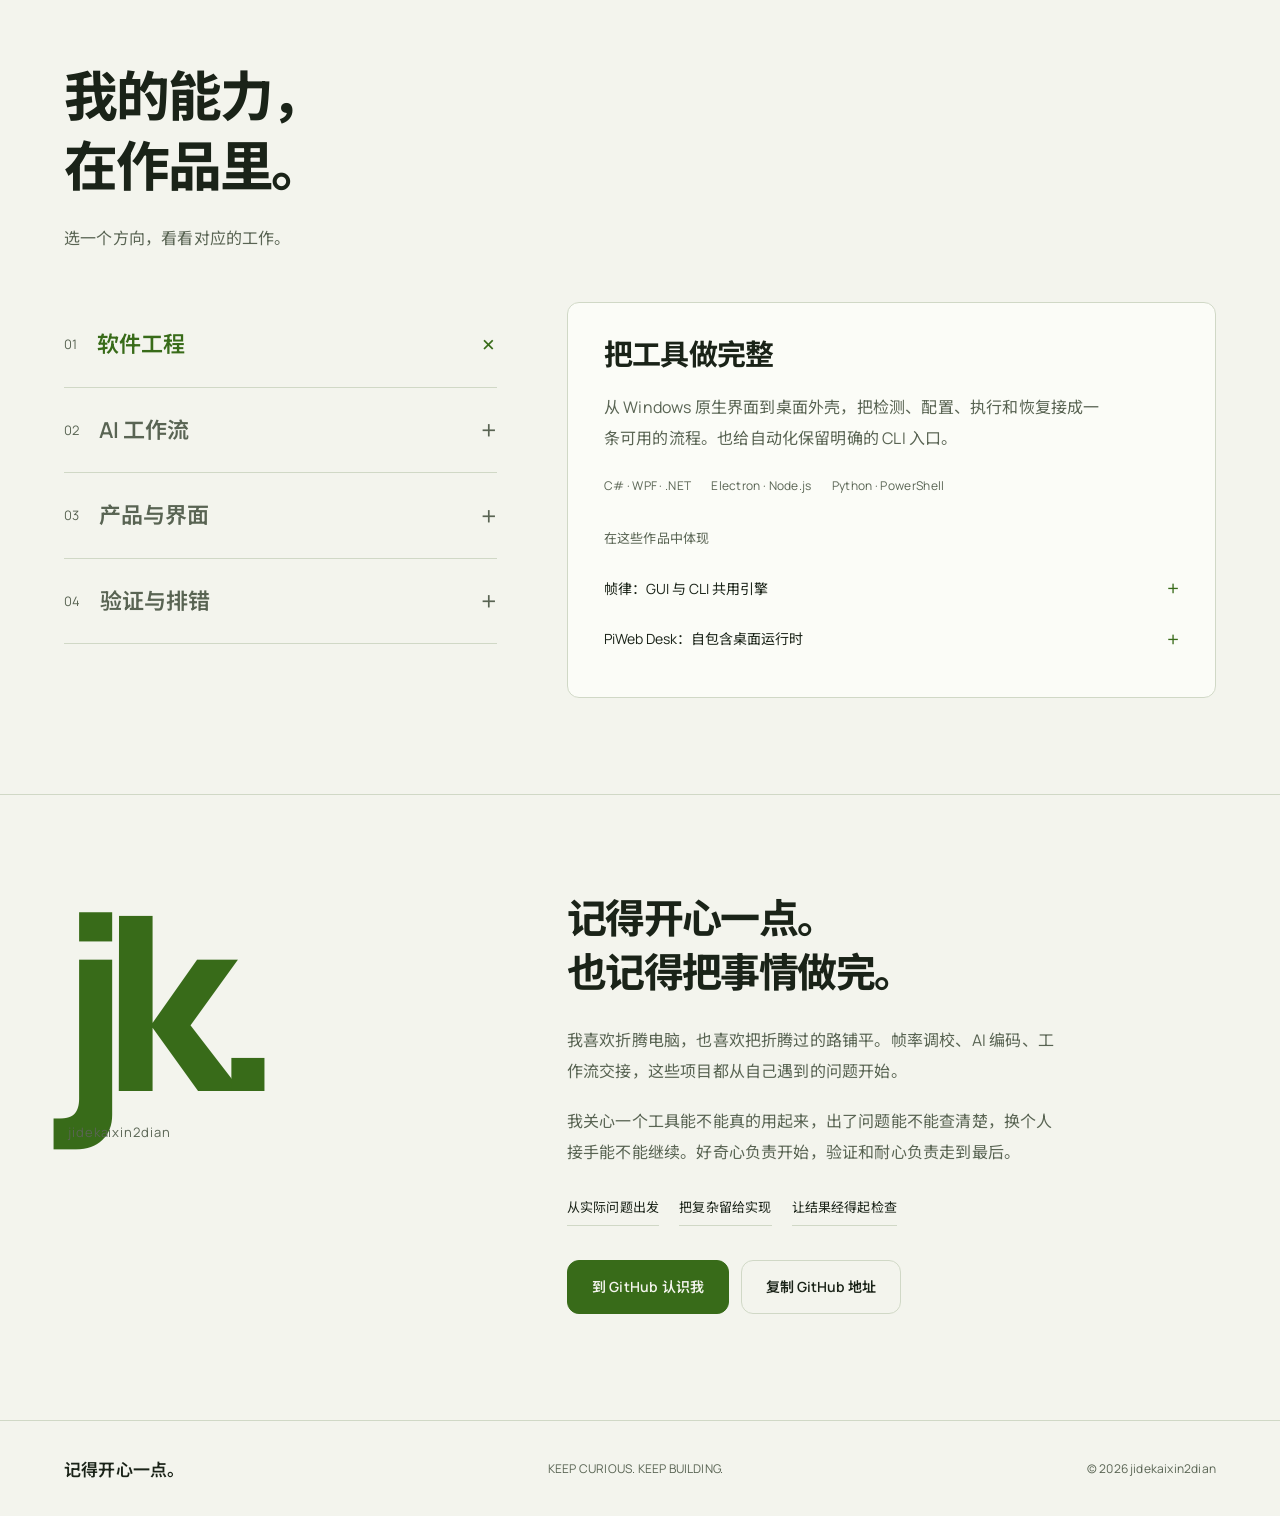
==== commit e388637c: "Refine typography, stage navigation and mobile sculpture framing" ====
--- a/index.html
+++ b/index.html
@@ -11,6 +11,9 @@
   <link rel="stylesheet" href="./style.css">
   <link rel="stylesheet" href="./experience.css">
   <link rel="stylesheet" href="./themes.css">
+  <link rel="preload" href="./fonts/manrope-latin.woff2" as="font" type="font/woff2" crossorigin>
+  <link rel="preload" href="./fonts/jk-text.woff2" as="font" type="font/woff2" crossorigin>
+  <link rel="stylesheet" href="./typography.css">
   <script src="./projects.js" defer></script>
   <script src="./site.js" defer></script>
   <script src="./morph.js" type="module"></script>
@@ -18,7 +21,7 @@
 <body>
   <a class="skip-link" href="#work">跳到项目</a>
   <header class="site-header">
-    <a class="wordmark" href="#home" aria-label="记得开心一点，返回首页"><span class="mark">jk.</span><span>记得开心一点</span></a>
+    <a class="wordmark" href="#home" aria-label="记得开心一点，返回首页"><span class="mark" aria-hidden="true">jk<span class="brand-dot">.</span></span><span>记得开心一点</span></a>
     <nav aria-label="主导航"><a href="#work">项目</a><a href="#abilities">能力</a><a href="#about">关于</a></nav>
     <div class="header-actions"><button id="theme-toggle" class="theme-toggle" aria-label="切换至暗色" aria-pressed="false"><span class="theme-swatch" aria-hidden="true"></span><span id="theme-label">暗色</span></button><a class="github-link" href="https://github.com/jidekaixin2dian" target="_blank" rel="noopener noreferrer">GitHub</a></div>
   </header>
@@ -30,7 +33,7 @@
         <div class="scene-topline"><span>想法，正在成形。</span><span>WINDOWS / AI / OPEN SOURCE</span></div>
         <div class="story-copy"><h2 id="story-title">把想法<br>做成有用的东西。</h2><p id="story-description">我是「记得开心一点」。<br>保持好奇，也把事情做完。</p><a class="story-link" href="#work">直接看作品</a></div>
         <div class="story-aside"><span id="shape-label">LIQUID IDEA</span><button id="motion-toggle" aria-pressed="false">暂停自转</button></div>
-        <div class="story-navigation" aria-label="探索雕塑的四个阶段"><button data-phase="0" class="active" aria-pressed="true">聚合</button><button data-phase="1" aria-pressed="false">成形</button><button data-phase="2" aria-pressed="false">连接</button><button data-phase="3" aria-pressed="false">落地</button></div>
+        <div class="story-navigation" aria-label="探索雕塑的四个阶段"><button data-phase="0" class="active" aria-label="聚合" aria-pressed="true"><span class="phase-number" aria-hidden="true">01</span><span>聚合</span></button><button data-phase="1" aria-label="成形" aria-pressed="false"><span class="phase-number" aria-hidden="true">02</span><span>成形</span></button><button data-phase="2" aria-label="连接" aria-pressed="false"><span class="phase-number" aria-hidden="true">03</span><span>连接</span></button><button data-phase="3" aria-label="落地" aria-pressed="false"><span class="phase-number" aria-hidden="true">04</span><span>落地</span></button></div>
         <div class="story-progress" aria-hidden="true"><div id="story-progress-fill"></div></div>
       </div>
     </section>
--- a/themes.css
+++ b/themes.css
@@ -12,7 +12,6 @@
 [data-theme="light"] .scene-topline{color:var(--muted)}
 [data-theme="light"] .story-copy{text-shadow:0 1px 3px #f3f4ed,0 0 28px #f3f4ed}
 [data-theme="light"] .story-stage::after{background:linear-gradient(transparent,#f3f4eddd)}
-[data-theme="light"] .story-navigation{background:#fbfcf7ed;border-color:#c8d3bd;box-shadow:0 5px 22px #2033170b}
 [data-theme="light"] .story-progress{background:#d9e1d1}
 [data-theme="light"] .primary:hover{background:#2b5412}
 [data-theme="light"] .project-card:hover{border-color:#7b9567}
--- a/typography.css
+++ b/typography.css
@@ -0,0 +1,52 @@
+/* Licensed, locally served webfonts. The subset notices travel with the files. */
+@font-face{font-family:"Manrope";src:url("./fonts/manrope-latin.woff2") format("woff2");font-weight:400 800;font-style:normal;font-display:swap;unicode-range:U+0020-024F,U+2000-206F,U+20AC}
+@font-face{font-family:"JK Text";src:url("./fonts/jk-text.woff2") format("woff2");font-weight:400 800;font-style:normal;font-display:swap}
+:root{--sans:"Manrope","JK Text","Microsoft YaHei","PingFang SC",sans-serif;--mono:"Manrope","JK Text",sans-serif;--display:"JK Text","Microsoft YaHei","PingFang SC",sans-serif}
+body{font-synthesis:none;letter-spacing:.012em}
+.mark{display:inline-block;flex-shrink:0;width:auto;min-width:48px;height:auto;background:none;color:var(--ink);padding:0;font-family:"Manrope",sans-serif;font-size:36px;font-weight:800;letter-spacing:-.07em;line-height:1.2;border-radius:0}
+.brand-dot{color:var(--accent)}
+.wordmark{gap:14px;font-weight:600;letter-spacing:.025em}
+.site-header nav{font-weight:500;letter-spacing:.035em}
+.scene-headline h1{font-family:Arial,"Microsoft YaHei","PingFang SC",sans-serif;font-weight:900;letter-spacing:-.08em}
+h2{font-family:var(--display);font-weight:750;letter-spacing:-.04em;line-height:1.3;padding-bottom:.08em}
+.story-copy h2{font-size:clamp(30px,3.4vw,40px);font-weight:750;line-height:1.3;letter-spacing:-.035em;margin-bottom:15px;padding-bottom:.04em}
+.story-copy p{font-size:14px;line-height:1.95;letter-spacing:.025em}
+.scene-topline>span:first-child{letter-spacing:.06em}
+.scene-topline>span:last-child,.story-aside>span{font-family:var(--mono);font-size:11px;font-weight:600;letter-spacing:.15em}
+.mono,.eyebrow,.project-actions a,footer{font-family:var(--mono)}
+.project-meta,.stack-tags,.dialog-meta{letter-spacing:.025em}
+.eyebrow{font-weight:600;letter-spacing:.15em}
+.project-card h3,#ability-panel h3{letter-spacing:-.025em}
+.handoff-statement,.storage-statement{font-family:var(--display);font-weight:750;letter-spacing:-.03em;line-height:1.35}
+.about h2{font-weight:750;line-height:1.35}
+.oversize-mark{font-family:"Manrope",sans-serif;font-weight:800}
+.story-navigation,[data-theme] .story-navigation{width:410px;display:grid;grid-template-columns:repeat(4,minmax(0,1fr));gap:24px;padding:0;background:transparent;border:0;border-radius:0;box-shadow:none;bottom:29px}
+.story-navigation button{position:relative;display:flex;align-items:center;justify-content:flex-start;gap:10px;min-height:48px;padding:13px 0 8px;border-radius:0;background:none;font-size:14px;letter-spacing:.08em;color:var(--muted)}
+.story-navigation button::before{content:"";position:absolute;inset:0 0 auto;height:1px;background:var(--line);transition:background .25s}
+.story-navigation button::after{content:"";position:absolute;top:0;left:0;width:100%;height:2px;background:var(--accent);transform:scaleX(0);transform-origin:left;transition:transform .35s}
+.story-navigation button:hover{color:var(--ink)}
+.story-navigation button:hover::before{background:var(--accent)}
+.story-navigation button.active{color:var(--ink);background:none;font-weight:600}
+.story-navigation button.active::after{transform:scaleX(1)}
+.phase-number{font:500 11px/1.2 "Manrope",sans-serif;letter-spacing:.02em;color:var(--muted)}
+.story-navigation button.active .phase-number{color:var(--accent)}
+@media(max-width:1100px) and (min-width:768px){.story-copy{max-width:330px}.story-copy h2{font-size:33px}}
+@media(max-width:767px){
+  .mark{font-size:33px;min-width:43px;line-height:1.25}
+  .scene-topline{top:93px;font-size:12px}
+  .scene-headline{top:16%;left:22px}
+  .scene-headline h1{line-height:.95;letter-spacing:-.075em}
+  .story-copy{bottom:100px;max-width:260px}
+  .story-copy h2{font-size:28px;line-height:1.3;margin-bottom:9px}
+  .story-copy p{font-size:13px;line-height:1.8;margin-bottom:12px}
+  .story-navigation,[data-theme] .story-navigation{width:calc(100% - 44px);bottom:23px;gap:17px}
+  .story-navigation button{gap:8px;padding:12px 0 8px;min-height:48px;font-size:13px;letter-spacing:.035em}
+  .phase-number{font-size:10px}
+  .story-aside{bottom:112px}
+  .story-aside button{font-size:11px}
+  .about h2{font-size:30px}
+  .story-stage::before{content:"";position:absolute;z-index:1;top:63%;left:20%;width:60%;height:5%;background:radial-gradient(ellipse,#0b1a0c25,transparent 68%);pointer-events:none}
+}
+@media(max-width:360px){.site-header nav{gap:13px;font-size:13px}.story-navigation,[data-theme] .story-navigation{gap:11px}.story-navigation button{gap:6px}.story-copy h2{font-size:26px}.story-copy{max-width:235px}.story-aside{bottom:101px}}
+@media(max-height:680px) and (max-width:767px){.scene-topline{top:85px}.scene-headline{top:19%}.story-copy h2{font-size:27px}.story-copy p{font-size:12px}.story-copy{bottom:89px}.story-aside{bottom:90px}.story-navigation,[data-theme] .story-navigation{bottom:18px}}
+@media(prefers-reduced-motion:reduce){.story-navigation button::before,.story-navigation button::after{transition:none}}
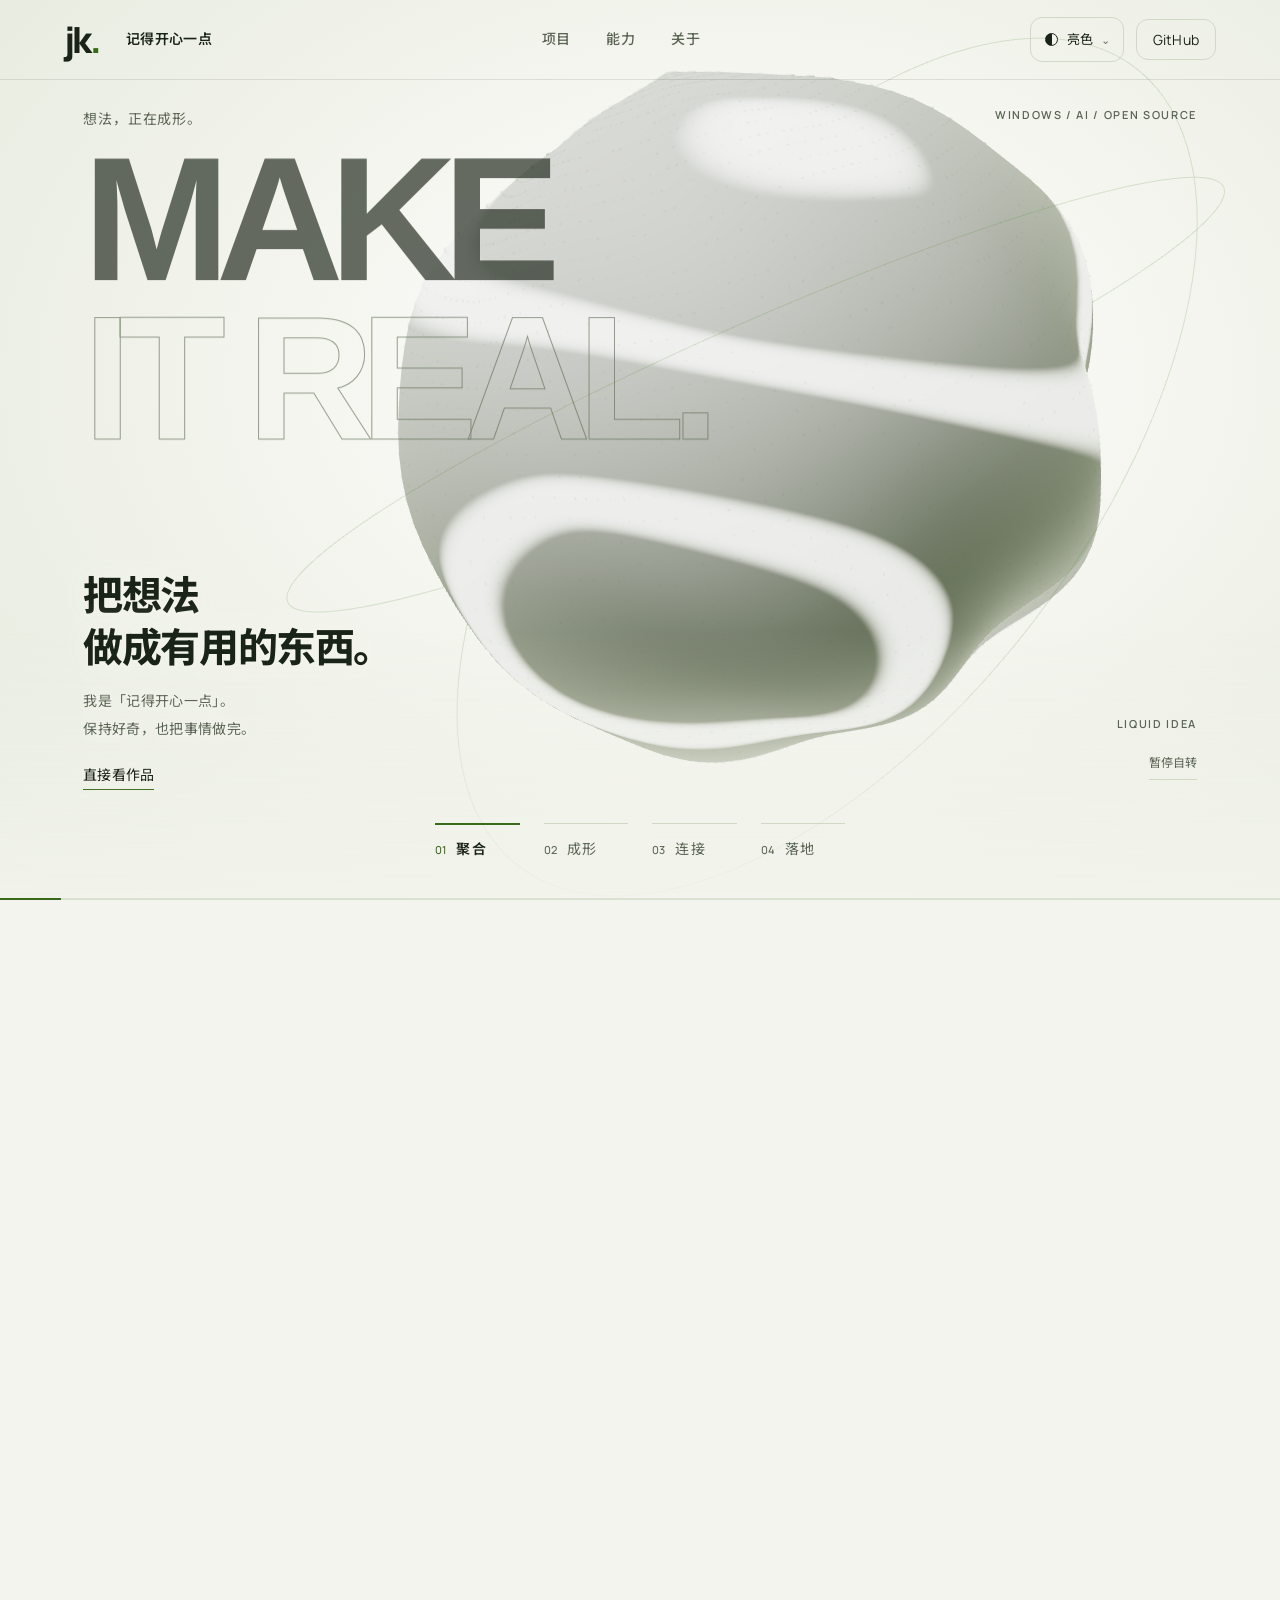
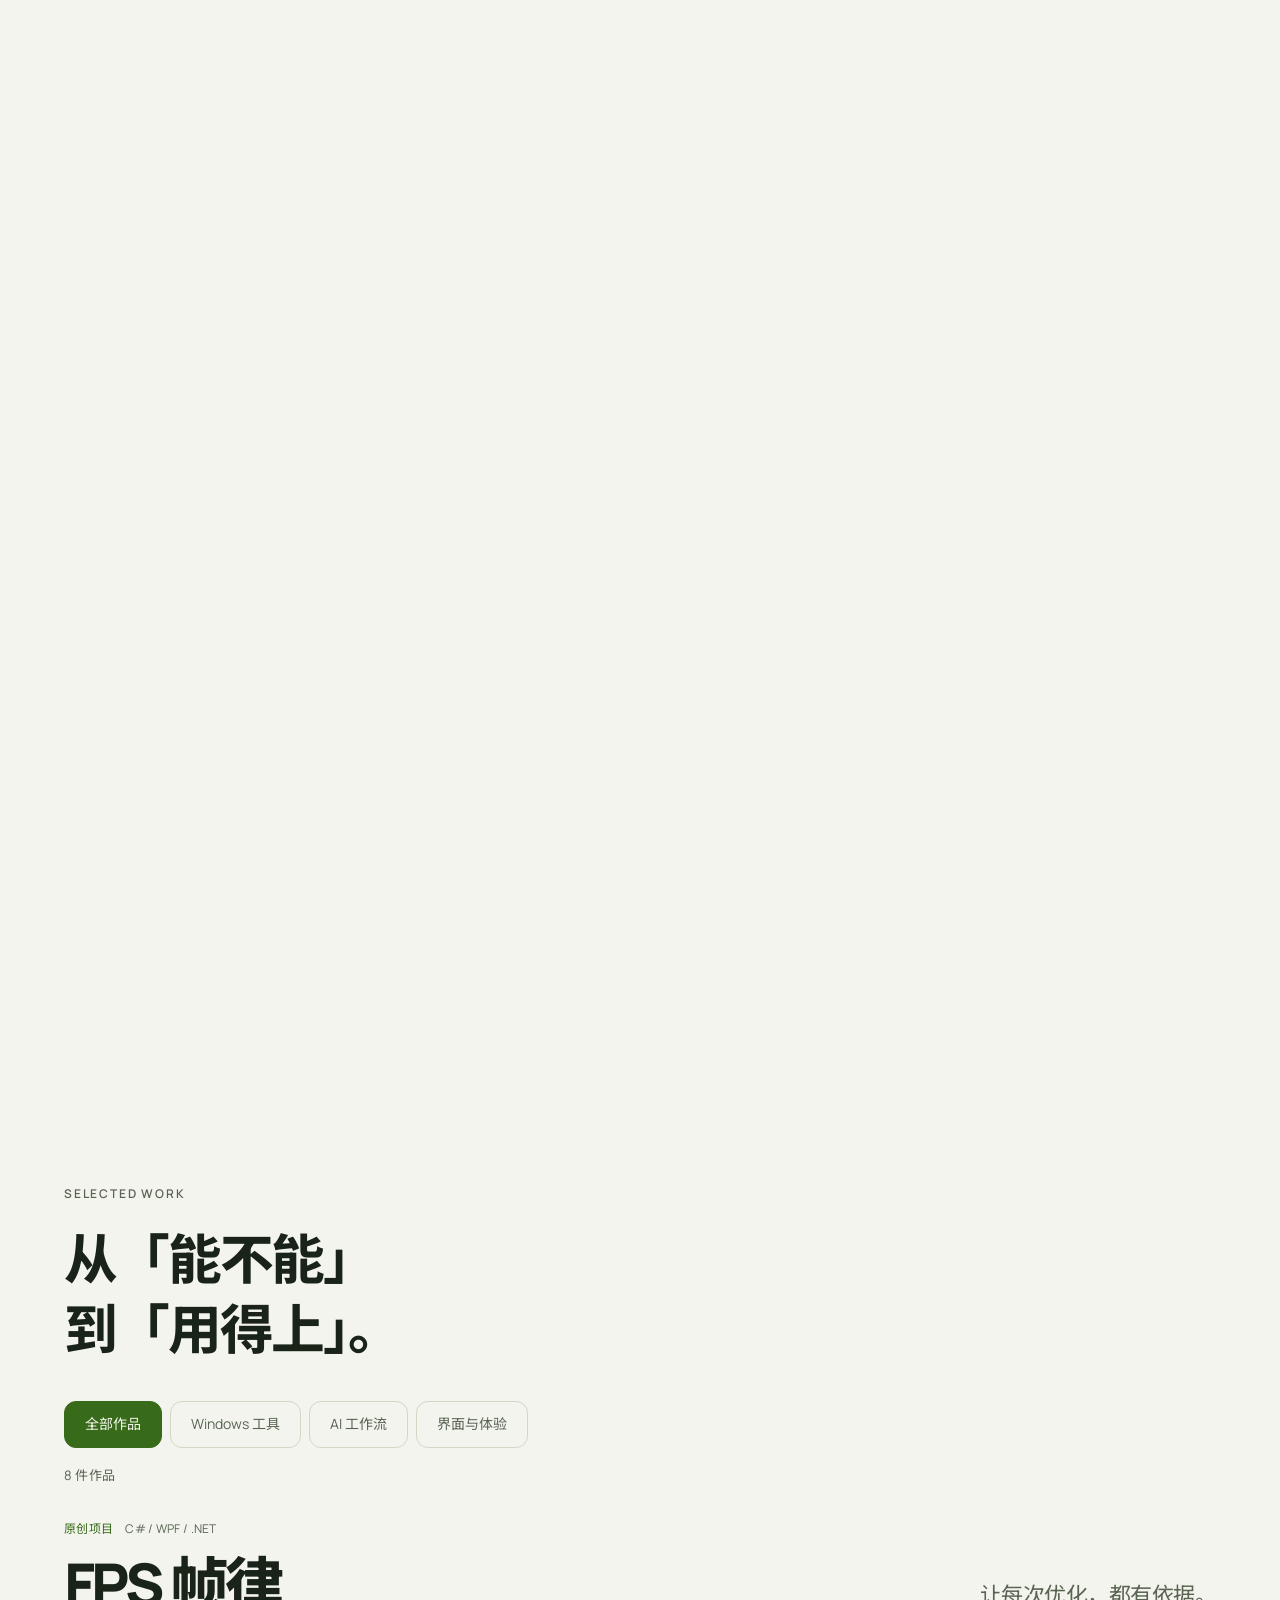
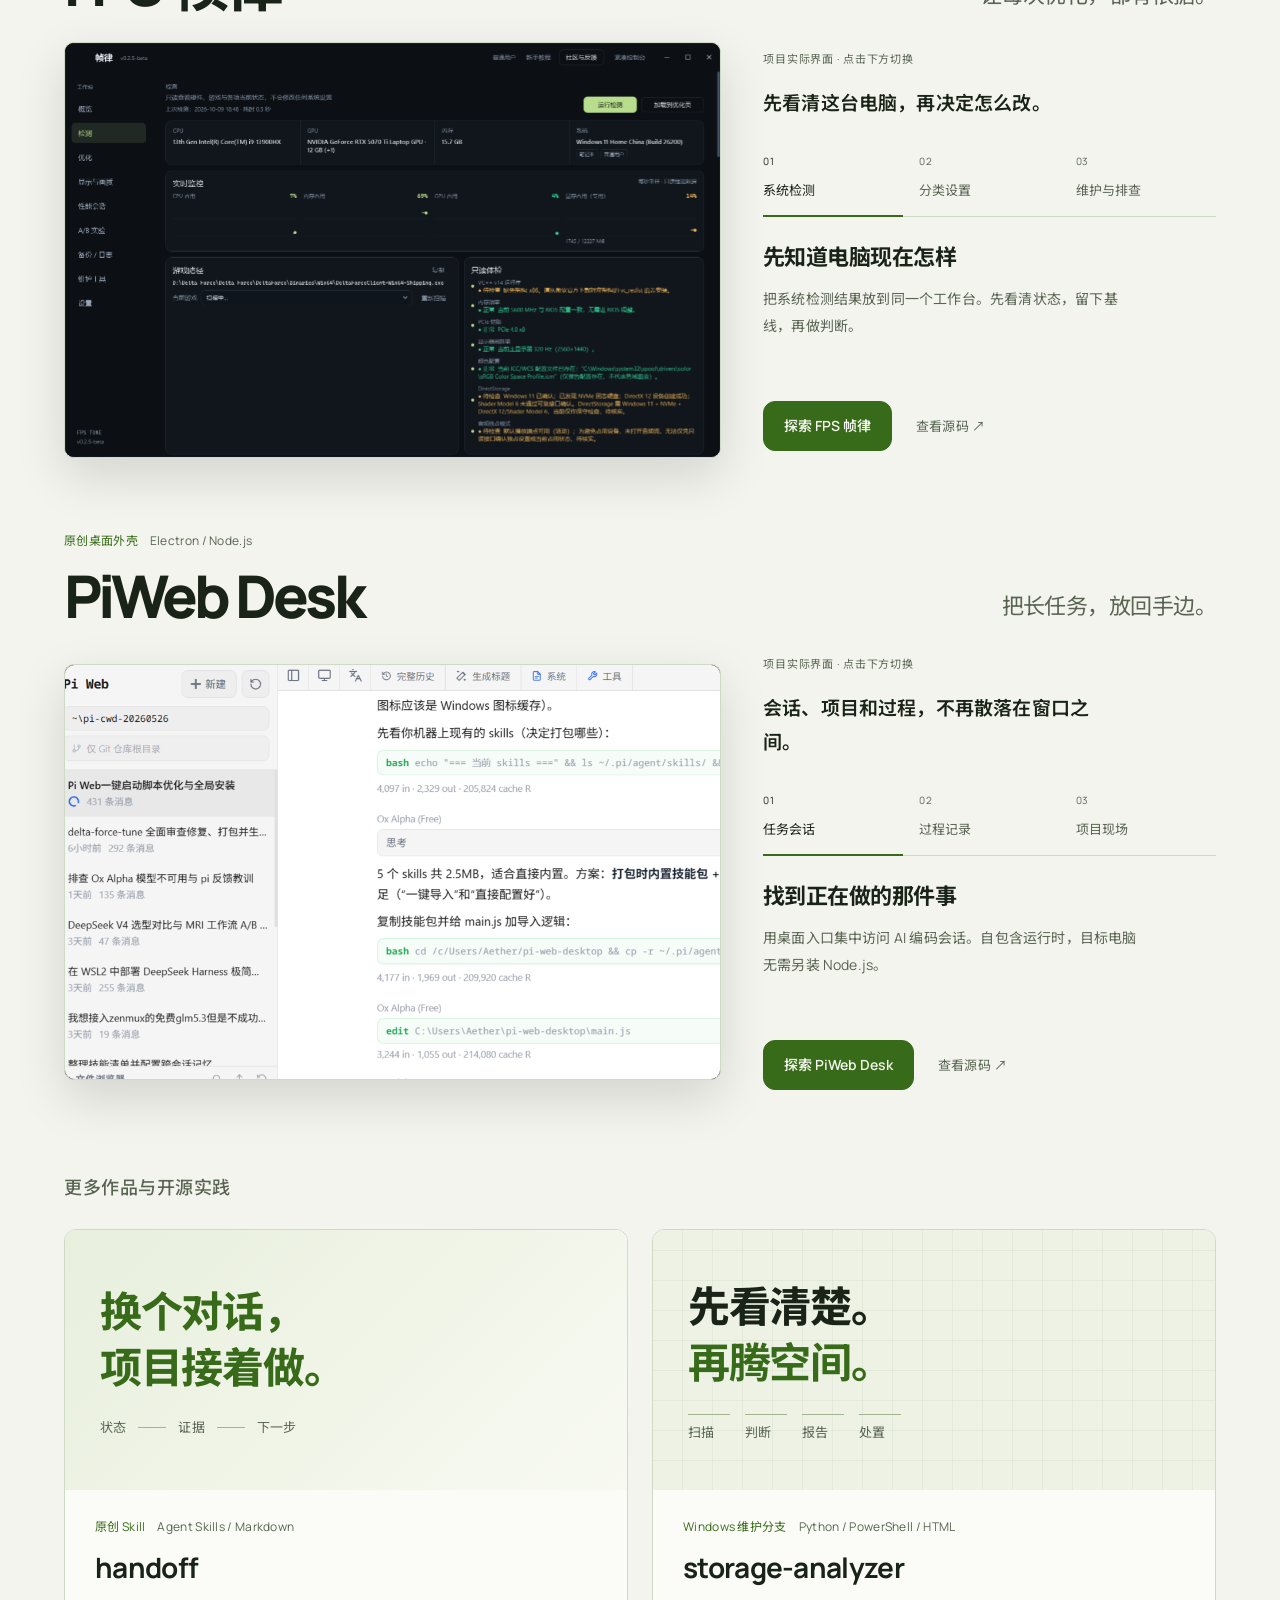
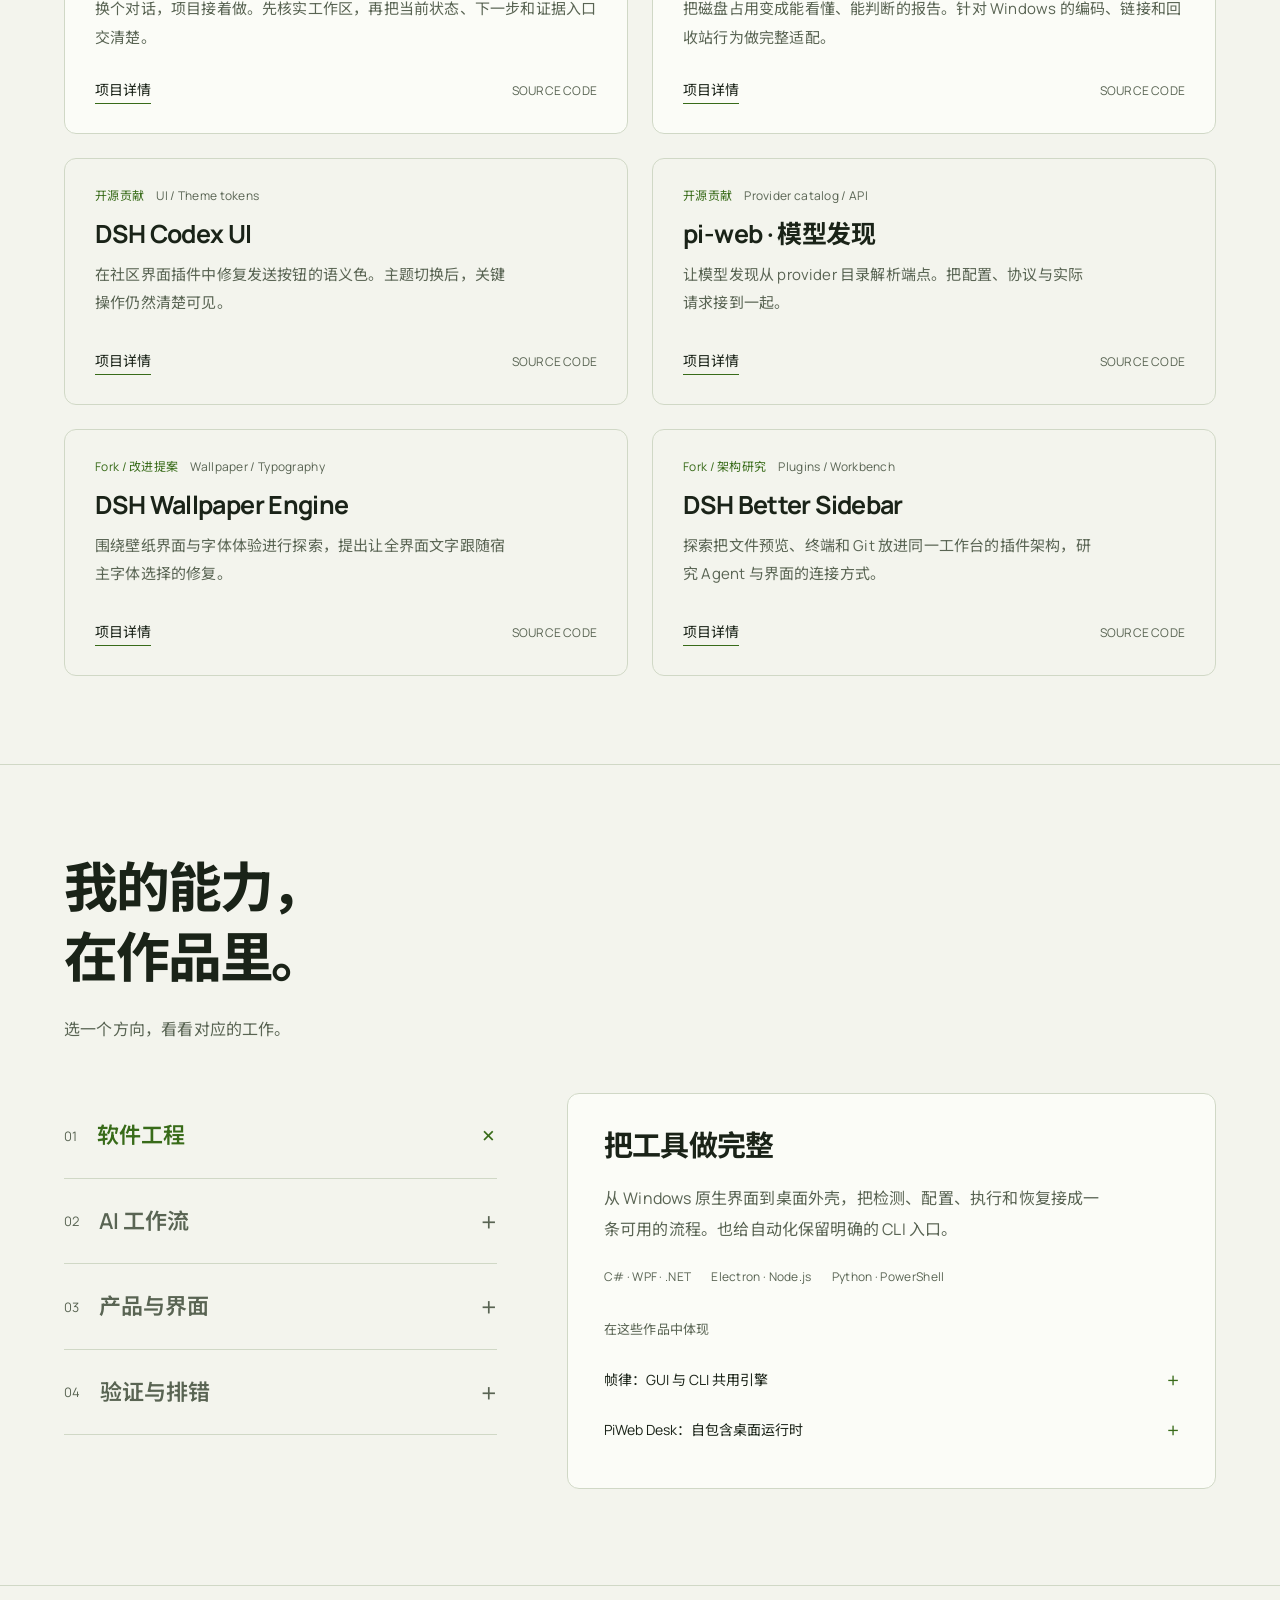
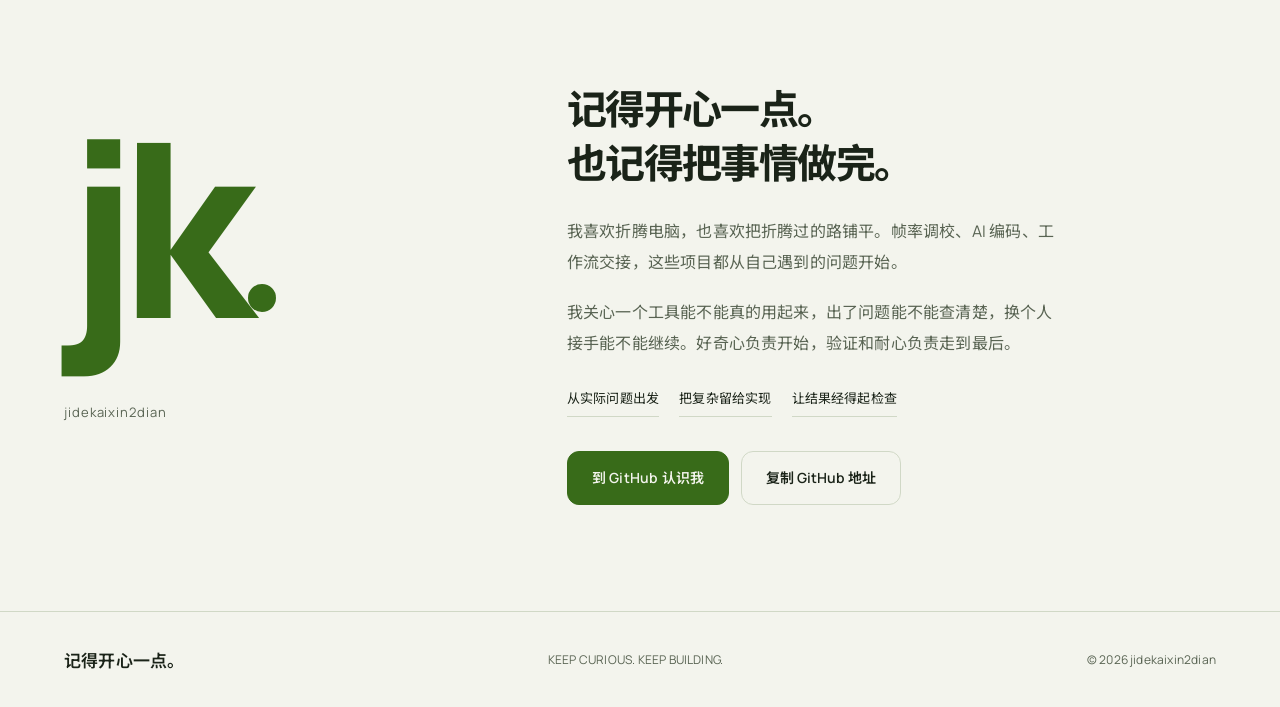
==== commit a33d44ac: "Add interactive showcases and blueprint theme" ====
--- a/index.html
+++ b/index.html
@@ -6,6 +6,17 @@
   <meta name="theme-color" content="#f3f4ed">
   <title>记得开心一点 · 把想法做成有用的东西</title>
   <meta name="description" content="记得开心一点的个人作品实验室。探索帧律、PiWeb Desk、handoff、Windows 工具与 AI Agent 工作流，以及开源界面贡献。">
+  <link rel="canonical" href="https://jidekaixin2dian.github.io/">
+  <meta property="og:type" content="website">
+  <meta property="og:locale" content="zh_CN">
+  <meta property="og:title" content="记得开心一点 · 把想法做成有用的东西">
+  <meta property="og:description" content="从一个想法，到真的用得上的工具。Windows 软件、AI 工作流与开源作品。">
+  <meta property="og:url" content="https://jidekaixin2dian.github.io/">
+  <meta property="og:image" content="https://jidekaixin2dian.github.io/share-cover.png">
+  <meta property="og:image:width" content="1200">
+  <meta property="og:image:height" content="630">
+  <meta name="twitter:card" content="summary_large_image">
+  <meta name="twitter:image" content="https://jidekaixin2dian.github.io/share-cover.png">
   <link rel="icon" type="image/svg+xml" href="data:image/svg+xml,%3Csvg xmlns='http://www.w3.org/2000/svg' viewBox='0 0 64 64'%3E%3Crect width='64' height='64' rx='12' fill='%23c8f663'/%3E%3Ctext x='8' y='45' font-family='Arial,sans-serif' font-size='39' font-weight='700' fill='%23111311'%3Ejk.%3C/text%3E%3C/svg%3E">
   <script src="./theme.js"></script>
   <link rel="stylesheet" href="./style.css">
@@ -14,6 +25,8 @@
   <link rel="preload" href="./fonts/manrope-latin.woff2" as="font" type="font/woff2" crossorigin>
   <link rel="preload" href="./fonts/jk-text.woff2" as="font" type="font/woff2" crossorigin>
   <link rel="stylesheet" href="./typography.css">
+  <link rel="stylesheet" href="./showcase.css">
+  <link rel="stylesheet" href="./blueprint.css">
   <script src="./projects.js" defer></script>
   <script src="./site.js" defer></script>
   <script src="./morph.js" type="module"></script>
@@ -23,7 +36,7 @@
   <header class="site-header">
     <a class="wordmark" href="#home" aria-label="记得开心一点，返回首页"><span class="mark" aria-hidden="true">jk<span class="brand-dot">.</span></span><span>记得开心一点</span></a>
     <nav aria-label="主导航"><a href="#work">项目</a><a href="#abilities">能力</a><a href="#about">关于</a></nav>
-    <div class="header-actions"><button id="theme-toggle" class="theme-toggle" aria-label="切换至暗色" aria-pressed="false"><span class="theme-swatch" aria-hidden="true"></span><span id="theme-label">暗色</span></button><a class="github-link" href="https://github.com/jidekaixin2dian" target="_blank" rel="noopener noreferrer">GitHub</a></div>
+    <div class="header-actions"><div class="theme-picker"><button id="theme-toggle" class="theme-toggle" aria-label="选择网站主题" aria-expanded="false" aria-controls="theme-menu"><span class="theme-swatch" aria-hidden="true"></span><span id="theme-label">亮色</span><span aria-hidden="true">⌄</span></button><div id="theme-menu" class="theme-menu" role="group" aria-label="网站主题" hidden><button data-theme-choice="light" aria-pressed="true"><span class="theme-chip chip-light" aria-hidden="true"></span>亮色</button><button data-theme-choice="dark" aria-pressed="false"><span class="theme-chip chip-dark" aria-hidden="true"></span>暗色</button><button data-theme-choice="blueprint" aria-pressed="false"><span class="theme-chip chip-blueprint" aria-hidden="true"></span>蓝图</button></div></div><a class="github-link" href="https://github.com/jidekaixin2dian" target="_blank" rel="noopener noreferrer">GitHub</a></div>
   </header>
   <main>
     <section class="scroll-story" id="home" aria-labelledby="hero-title">
@@ -31,6 +44,8 @@
         <div class="scene-headline"><h1 id="hero-title">MAKE<br><span>IT REAL.</span></h1></div>
         <div id="sculpture" class="sculpture" role="img" aria-label="随页面滚动变化的巨大三维雕塑：流体球体、环形结构、连接结与重新聚合的方体。"><canvas id="sculpture-fallback" aria-hidden="true"></canvas></div>
         <div class="scene-topline"><span>想法，正在成形。</span><span>WINDOWS / AI / OPEN SOURCE</span></div>
+        <div class="blueprint-caption" aria-hidden="true"><span>IDEA → SYSTEM → REALITY</span><span>把好奇心，画成可用的结构。</span></div>
+        <div class="realization" aria-hidden="true"><div class="realization-screen"><img src="./fps-overview.png" alt="" width="1700" height="1076" decoding="async"></div><div class="realization-caption"><span>FPS 帧律</span><span>一个想法，已经可以用了。</span></div></div>
         <div class="story-copy"><h2 id="story-title">把想法<br>做成有用的东西。</h2><p id="story-description">我是「记得开心一点」。<br>保持好奇，也把事情做完。</p><a class="story-link" href="#work">直接看作品</a></div>
         <div class="story-aside"><span id="shape-label">LIQUID IDEA</span><button id="motion-toggle" aria-pressed="false">暂停自转</button></div>
         <div class="story-navigation" aria-label="探索雕塑的四个阶段"><button data-phase="0" class="active" aria-label="聚合" aria-pressed="true"><span class="phase-number" aria-hidden="true">01</span><span>聚合</span></button><button data-phase="1" aria-label="成形" aria-pressed="false"><span class="phase-number" aria-hidden="true">02</span><span>成形</span></button><button data-phase="2" aria-label="连接" aria-pressed="false"><span class="phase-number" aria-hidden="true">03</span><span>连接</span></button><button data-phase="3" aria-label="落地" aria-pressed="false"><span class="phase-number" aria-hidden="true">04</span><span>落地</span></button></div>
@@ -41,12 +56,14 @@
       <div class="section-heading"><p class="eyebrow">SELECTED WORK</p><h2 id="work-title">从「能不能」<br>到「用得上」。</h2></div>
       <div class="filter-group" aria-label="按领域筛选项目"><button class="filter active" data-filter="all" aria-pressed="true">全部作品</button><button class="filter" data-filter="windows" aria-pressed="false">Windows 工具</button><button class="filter" data-filter="agent" aria-pressed="false">AI 工作流</button><button class="filter" data-filter="interface" aria-pressed="false">界面与体验</button></div>
       <p class="result-count" id="result-count" role="status" aria-live="polite"></p>
+      <div id="featured-projects" class="featured-projects"></div>
+      <h3 class="collection-heading" id="collection-heading">更多作品与开源实践</h3>
       <div id="projects" class="project-grid"></div>
     </section>
     <div id="extended-content"></div>
   </main>
   <footer class="shell"><a class="footer-brand" href="#home">记得开心一点。</a><span>KEEP CURIOUS. KEEP BUILDING.</span><span>© 2026 jidekaixin2dian</span></footer>
-  <dialog id="project-dialog" aria-labelledby="dialog-title"><div class="dialog-top"><span class="mono">PROJECT NOTES</span><button id="dialog-close" class="close-button" aria-label="关闭项目详情">关闭 ×</button></div><div id="dialog-content"></div></dialog>
+  <dialog id="project-dialog" aria-labelledby="dialog-title"><div class="dialog-top"><span class="mono">PROJECT NOTES</span><div class="dialog-tools"><button id="share-project" class="text-button">复制作品链接</button><button id="dialog-close" class="close-button" aria-label="关闭项目详情">关闭 ×</button></div></div><div id="dialog-content"></div></dialog>
   <div class="toast" id="toast" role="status" aria-live="polite"></div>
 </body>
 </html>
--- a/typography.css
+++ b/typography.css
@@ -19,7 +19,10 @@
 .project-card h3,#ability-panel h3{letter-spacing:-.025em}
 .handoff-statement,.storage-statement{font-family:var(--display);font-weight:750;letter-spacing:-.03em;line-height:1.35}
 .about h2{font-weight:750;line-height:1.35}
-.oversize-mark{font-family:"Manrope",sans-serif;font-weight:800}
+.about-signature{gap:24px}
+.oversize-mark{font-family:"Manrope",sans-serif;font-weight:800;letter-spacing:-.07em;line-height:1.2;margin-left:0;padding-bottom:.03em;white-space:nowrap}
+.signature-dot{display:inline-block;width:.115em;height:.115em;margin-left:.045em;margin-bottom:.025em;border-radius:50%;background:var(--accent);font-size:1em;line-height:0;overflow:hidden;color:transparent;vertical-align:baseline}
+.about-signature .mono{margin-left:0}
 .story-navigation,[data-theme] .story-navigation{width:410px;display:grid;grid-template-columns:repeat(4,minmax(0,1fr));gap:24px;padding:0;background:transparent;border:0;border-radius:0;box-shadow:none;bottom:29px}
 .story-navigation button{position:relative;display:flex;align-items:center;justify-content:flex-start;gap:10px;min-height:48px;padding:13px 0 8px;border-radius:0;background:none;font-size:14px;letter-spacing:.08em;color:var(--muted)}
 .story-navigation button::before{content:"";position:absolute;inset:0 0 auto;height:1px;background:var(--line);transition:background .25s}
@@ -45,6 +48,8 @@
   .story-aside{bottom:112px}
   .story-aside button{font-size:11px}
   .about h2{font-size:30px}
+  .about-signature{gap:22px;align-items:center}
+  .about-signature .mono{margin-bottom:0}
   .story-stage::before{content:"";position:absolute;z-index:1;top:63%;left:20%;width:60%;height:5%;background:radial-gradient(ellipse,#0b1a0c25,transparent 68%);pointer-events:none}
 }
 @media(max-width:360px){.site-header nav{gap:13px;font-size:13px}.story-navigation,[data-theme] .story-navigation{gap:11px}.story-navigation button{gap:6px}.story-copy h2{font-size:26px}.story-copy{max-width:235px}.story-aside{bottom:101px}}
--- a/showcase.css
+++ b/showcase.css
@@ -0,0 +1,10 @@
+/* Shared improvements; the established type and four-stage navigation remain. */
+.theme-picker{position:relative}.theme-menu[hidden]{display:none}.theme-menu{position:absolute;right:0;top:calc(100% + 10px);min-width:140px;padding:6px;background:var(--surface);border:1px solid var(--line);border-radius:10px;box-shadow:0 12px 40px #0002;z-index:12}.theme-menu button{display:flex;align-items:center;gap:12px;width:100%;padding:11px 14px;background:none;text-align:left;border-radius:6px;font-size:14px}.theme-menu button:hover,.theme-menu button[aria-pressed=true]{background:var(--raised);color:var(--accent)}.theme-chip{width:16px;height:16px;border:1px solid #88917b;border-radius:50%;flex-shrink:0}.chip-light{background:#f3f4ed}.chip-dark{background:#111311}.chip-blueprint{background:#1746ef;border-color:#1746ef}
+.featured-projects[hidden],.collection-heading[hidden]{display:none}.featured-projects{display:grid;gap:72px;margin:32px 0 82px}.featured-heading{display:grid;grid-template-columns:1fr 1fr;align-items:end;gap:30px;margin-bottom:25px}.featured-heading h3{font-size:clamp(35px,4.6vw,66px);letter-spacing:-.065em;line-height:1.12;margin:0;font-weight:800}.featured-heading>p{margin:0 0 3px;color:var(--muted);font-size:22px;letter-spacing:-.025em;justify-self:end}.featured-layout{display:grid;grid-template-columns:minmax(0,1.45fr) minmax(0,1fr);gap:42px;align-items:center}.interface-preview{overflow:hidden;border:1px solid var(--line);border-radius:10px;background:#0b0e12;aspect-ratio:1.58;box-shadow:0 18px 50px #0002;isolation:isolate}.interface-preview img{display:block;width:100%;height:100%;object-fit:contain;transition:transform .65s cubic-bezier(.2,.7,.3,1);will-change:transform}.preview-label{font-size:11px;letter-spacing:.08em;color:var(--muted);margin:0 0 18px}.featured-intro{font-size:19px;line-height:1.8;margin:0 0 24px;max-width:28ch;font-weight:600}.interface-tabs{display:flex;gap:16px;border-bottom:1px solid var(--line);margin-bottom:25px}.interface-tabs button{position:relative;display:flex;flex-direction:column;gap:9px;text-align:left;background:none;color:var(--muted);padding:8px 0 14px;flex:1;font-size:13px;white-space:nowrap}.interface-tabs button>span{font-size:10px;letter-spacing:.08em}.interface-tabs button[aria-selected=true]{color:var(--ink)}.interface-tabs button[aria-selected=true]::after{content:"";position:absolute;bottom:-1px;left:0;right:0;height:2px;background:var(--accent)}.interface-explanation{min-height:134px}.interface-explanation h4{font-size:22px;line-height:1.4;letter-spacing:-.025em;margin:0 0 12px}.interface-explanation p{font-size:14px;color:var(--muted);line-height:1.95;margin:0;max-width:42ch}.featured-actions{display:flex;gap:24px;align-items:center;margin-top:25px;flex-wrap:wrap}.featured-actions>a{font-size:13px;color:var(--muted)}.featured-actions>a:hover{color:var(--accent)}.featured-actions .button{padding:12px 20px}
+[data-showcase=desk] .interface-preview img{transform:scale(1.25);transform-origin:22% 30%}[data-showcase=desk] .interface-preview[data-focus=conversation] img{transform:scale(1.4);transform-origin:83% 35%}[data-showcase=desk] .interface-preview[data-focus=files] img{transform:scale(1.5);transform-origin:8% 100%}
+.collection-heading{font-size:18px;font-weight:500;letter-spacing:.03em;margin:0 0 25px;color:var(--muted)}.dialog-tools{display:flex;gap:18px;align-items:center}.dialog-tools .text-button{font-size:12px}.dialog-top{position:sticky;top:-30px;background:var(--surface);padding-block:12px;z-index:2}
+.blueprint-caption{display:none}.realization{position:absolute;z-index:3;top:19%;left:34%;width:min(58%,820px);opacity:0;transform:translateY(35px) scale(.65) rotateY(-15deg);transform-origin:center;pointer-events:none;will-change:transform,opacity}.realization-screen{overflow:hidden;border:1px solid var(--line);border-radius:12px;box-shadow:0 35px 100px #0004;background:#0b0e12}.realization-screen img{display:block;width:100%;height:auto}.realization-caption{display:flex;justify-content:space-between;gap:20px;font-size:13px;padding:15px 0;color:var(--muted)}.realization-caption>span:first-child{color:var(--ink);font-weight:600}
+@media(max-width:1100px){.featured-layout{grid-template-columns:minmax(0,1.2fr) minmax(0,1fr);gap:28px}.featured-heading>p{font-size:19px}.interface-explanation h4{font-size:20px}.featured-intro{font-size:17px}.featured-actions{gap:18px}.featured-actions .button{padding:12px 16px}}
+@media(max-width:767px){.scroll-story{height:320dvh}.featured-projects{gap:58px;margin:30px 0 58px}.featured-heading{grid-template-columns:1fr;gap:12px;margin-bottom:22px}.featured-heading h3{font-size:44px}.featured-heading>p{font-size:17px;justify-self:start}.featured-layout{grid-template-columns:1fr;gap:25px}.interface-preview{aspect-ratio:1.58;border-radius:8px}.featured-intro{max-width:none;font-size:18px;margin-bottom:20px}.preview-label{margin-bottom:12px}.interface-tabs{gap:22px;margin-bottom:23px}.interface-tabs button{font-size:13px;padding-bottom:13px;min-height:64px}.interface-explanation{min-height:112px}.interface-explanation h4{font-size:23px}.interface-explanation p{font-size:14px;max-width:none}.featured-actions{margin-top:18px}.collection-heading{font-size:16px}.realization{top:22%;left:7%;width:86%}.realization-caption{font-size:11px;padding:12px 0;gap:12px}.realization-screen{border-radius:8px}.dialog-tools{gap:12px}.dialog-tools .text-button{font-size:11px}.dialog-top{top:-22px}.project-grid .compact .project-body{min-height:220px}}
+@media(max-width:360px){.theme-toggle{gap:5px;padding:8px}.site-header nav{gap:11px}.site-header{gap:8px}.featured-heading h3{font-size:39px}.interface-tabs{gap:14px}.interface-tabs button{font-size:12px}.dialog-tools{gap:8px}.dialog-top .mono{font-size:10px}}
+@media(prefers-reduced-motion:reduce){.realization,.interface-preview img{will-change:auto}.interface-preview img{transition:none}}
--- a/blueprint.css
+++ b/blueprint.css
@@ -0,0 +1,56 @@
+/* Blueprint is a distinct visual direction: engineering paper, cobalt material,
+   square frames, offset type and ruled sections. It shares the same content. */
+:root[data-theme=blueprint]{--bg:#f2f4fb;--surface:#ffffff;--raised:#e8edfc;--ink:#153bb5;--muted:#566384;--accent:#1746ef;--line:#bfcdf0;--radius:2px;color-scheme:light}
+[data-theme=blueprint] body{background-image:linear-gradient(#1746ef07 1px,transparent 1px),linear-gradient(90deg,#1746ef07 1px,transparent 1px);background-size:36px 36px}
+[data-theme=blueprint] .site-header{border-color:#1746ef33;background:#f2f4fbcc}
+[data-theme=blueprint] .mark{color:var(--accent)}
+[data-theme=blueprint] .theme-menu{border-radius:2px}
+[data-theme=blueprint] .story-stage{background:linear-gradient(#1746ef13 1px,transparent 1px),linear-gradient(90deg,#1746ef13 1px,transparent 1px),#f2f4fb;background-size:72px 72px;isolation:isolate}
+[data-theme=blueprint] .story-stage::after{background:linear-gradient(transparent,#f2f4fbf0)}
+[data-theme=blueprint] .scene-headline{mix-blend-mode:normal;top:20%;left:6.5%;z-index:3!important}
+[data-theme=blueprint] .scene-headline h1{color:var(--accent);font-size:clamp(110px,13.5vw,204px);letter-spacing:-.08em;line-height:.95}
+[data-theme=blueprint] .scene-headline h1 span{color:transparent;-webkit-text-stroke:1.5px var(--accent)}
+[data-theme=blueprint] .scene-topline{color:var(--muted)}
+[data-theme=blueprint] .scene-topline>span:last-child{letter-spacing:.09em}
+[data-theme=blueprint] .blueprint-caption{display:flex;position:absolute;right:6.5%;top:115px;flex-direction:column;gap:7px;text-align:right;z-index:3;pointer-events:none;font-size:12px;letter-spacing:.04em;color:var(--muted)}
+[data-theme=blueprint] .scene-topline>span:last-child{display:none}
+[data-theme=blueprint] .story-copy{text-shadow:0 1px 2px #f2f4fb,0 0 30px #f2f4fb}
+[data-theme=blueprint] .story-copy h2{font-weight:800}
+[data-theme=blueprint] .story-navigation{bottom:29px}
+[data-theme=blueprint] .story-progress{background:#d2dcf5}
+[data-theme=blueprint] .work{position:relative;background:#f2f4fb;padding-top:85px}
+[data-theme=blueprint] .work .section-heading{padding-bottom:30px;border-bottom:2px solid var(--accent)}
+[data-theme=blueprint] .work-title,[data-theme=blueprint] #work-title{font-size:clamp(42px,5.6vw,80px);font-weight:800}
+[data-theme=blueprint] .filter{border-radius:0}
+[data-theme=blueprint] .featured-project{padding-top:28px;border-top:1px solid var(--accent)}
+[data-theme=blueprint] .featured-heading h3{color:var(--accent)}
+[data-theme=blueprint] .featured-heading>p{font-size:20px;color:var(--ink)}
+[data-theme=blueprint] .featured-layout{grid-template-columns:minmax(0,1.65fr) minmax(0,1fr);gap:36px}
+[data-theme=blueprint] .interface-preview{border:2px solid var(--accent);border-radius:0;box-shadow:12px 12px 0 #dce5ff}
+[data-theme=blueprint] .featured-project:nth-child(2) .interface-preview{order:2}
+[data-theme=blueprint] .featured-project:nth-child(2) .featured-copy{order:1}
+[data-theme=blueprint] .featured-project:nth-child(2) .featured-layout{grid-template-columns:minmax(0,1fr) minmax(0,1.65fr)}
+[data-theme=blueprint] .primary{background:var(--accent);color:#fff}
+[data-theme=blueprint] .primary:hover{background:#1135c0}
+[data-theme=blueprint] .project-card{border:0;border-top:1px solid var(--accent);background:transparent;border-radius:0}
+[data-theme=blueprint] .project-body{padding:25px 0}
+[data-theme=blueprint] .project-card:hover{transform:none;border-color:var(--ink)}
+[data-theme=blueprint] .handoff-visual{background:#dce6ff}
+[data-theme=blueprint] .handoff-flow i{background:#8da9ef}
+[data-theme=blueprint] .storage-visual{background:repeating-linear-gradient(0deg,transparent,transparent 29px,#1746ef12 29px,#1746ef12 30px),#e7edff}
+[data-theme=blueprint] .storage-method span{border-color:#8da9ef}
+[data-theme=blueprint] .abilities{background:#1746ef;color:#fff;border-top:0}
+[data-theme=blueprint] .abilities .section-description{color:#dbe5ff}
+[data-theme=blueprint] .ability-tabs button{color:#c4d3ff;border-color:#ffffff44}
+[data-theme=blueprint] .ability-tabs button[aria-selected=true]{color:#fff}
+[data-theme=blueprint] .ability-tabs button:hover{color:#fff}
+[data-theme=blueprint] .ability-number{color:#c4d3ff}
+[data-theme=blueprint] #ability-panel{border:0;border-radius:0;color:var(--ink);background:#f2f4fb}
+[data-theme=blueprint] .about{background:#f2f4fb}
+[data-theme=blueprint] .about h2{font-size:clamp(30px,4vw,52px);font-weight:800}
+[data-theme=blueprint] .realization-screen{border:2px solid var(--accent);border-radius:0;box-shadow:12px 12px 0 #1746ef22}
+[data-theme=blueprint] .realization-caption{color:var(--muted)}
+[data-theme=blueprint] dialog::backdrop{background:#18399555}
+[data-theme=blueprint] footer{background:#f2f4fb}
+@media(max-width:1100px){[data-theme=blueprint] .featured-layout,[data-theme=blueprint] .featured-project:nth-child(2) .featured-layout{grid-template-columns:1fr 1fr;gap:28px}}
+@media(max-width:767px){[data-theme=blueprint] .scene-headline{top:17%;left:22px}[data-theme=blueprint] .scene-headline h1{font-size:19.5vw;line-height:.95}[data-theme=blueprint] .blueprint-caption{display:none}[data-theme=blueprint] .story-stage{background-size:48px 48px}[data-theme=blueprint] .story-navigation{bottom:23px}[data-theme=blueprint] .work{padding-top:52px}[data-theme=blueprint] #work-title{font-size:43px}[data-theme=blueprint] .featured-layout,[data-theme=blueprint] .featured-project:nth-child(2) .featured-layout{grid-template-columns:1fr;gap:28px}[data-theme=blueprint] .featured-project:nth-child(2) .interface-preview{order:0}[data-theme=blueprint] .featured-project:nth-child(2) .featured-copy{order:0}[data-theme=blueprint] .interface-preview{box-shadow:7px 7px 0 #dce5ff}[data-theme=blueprint] .featured-heading>p{font-size:17px}[data-theme=blueprint] .about h2{font-size:30px}}
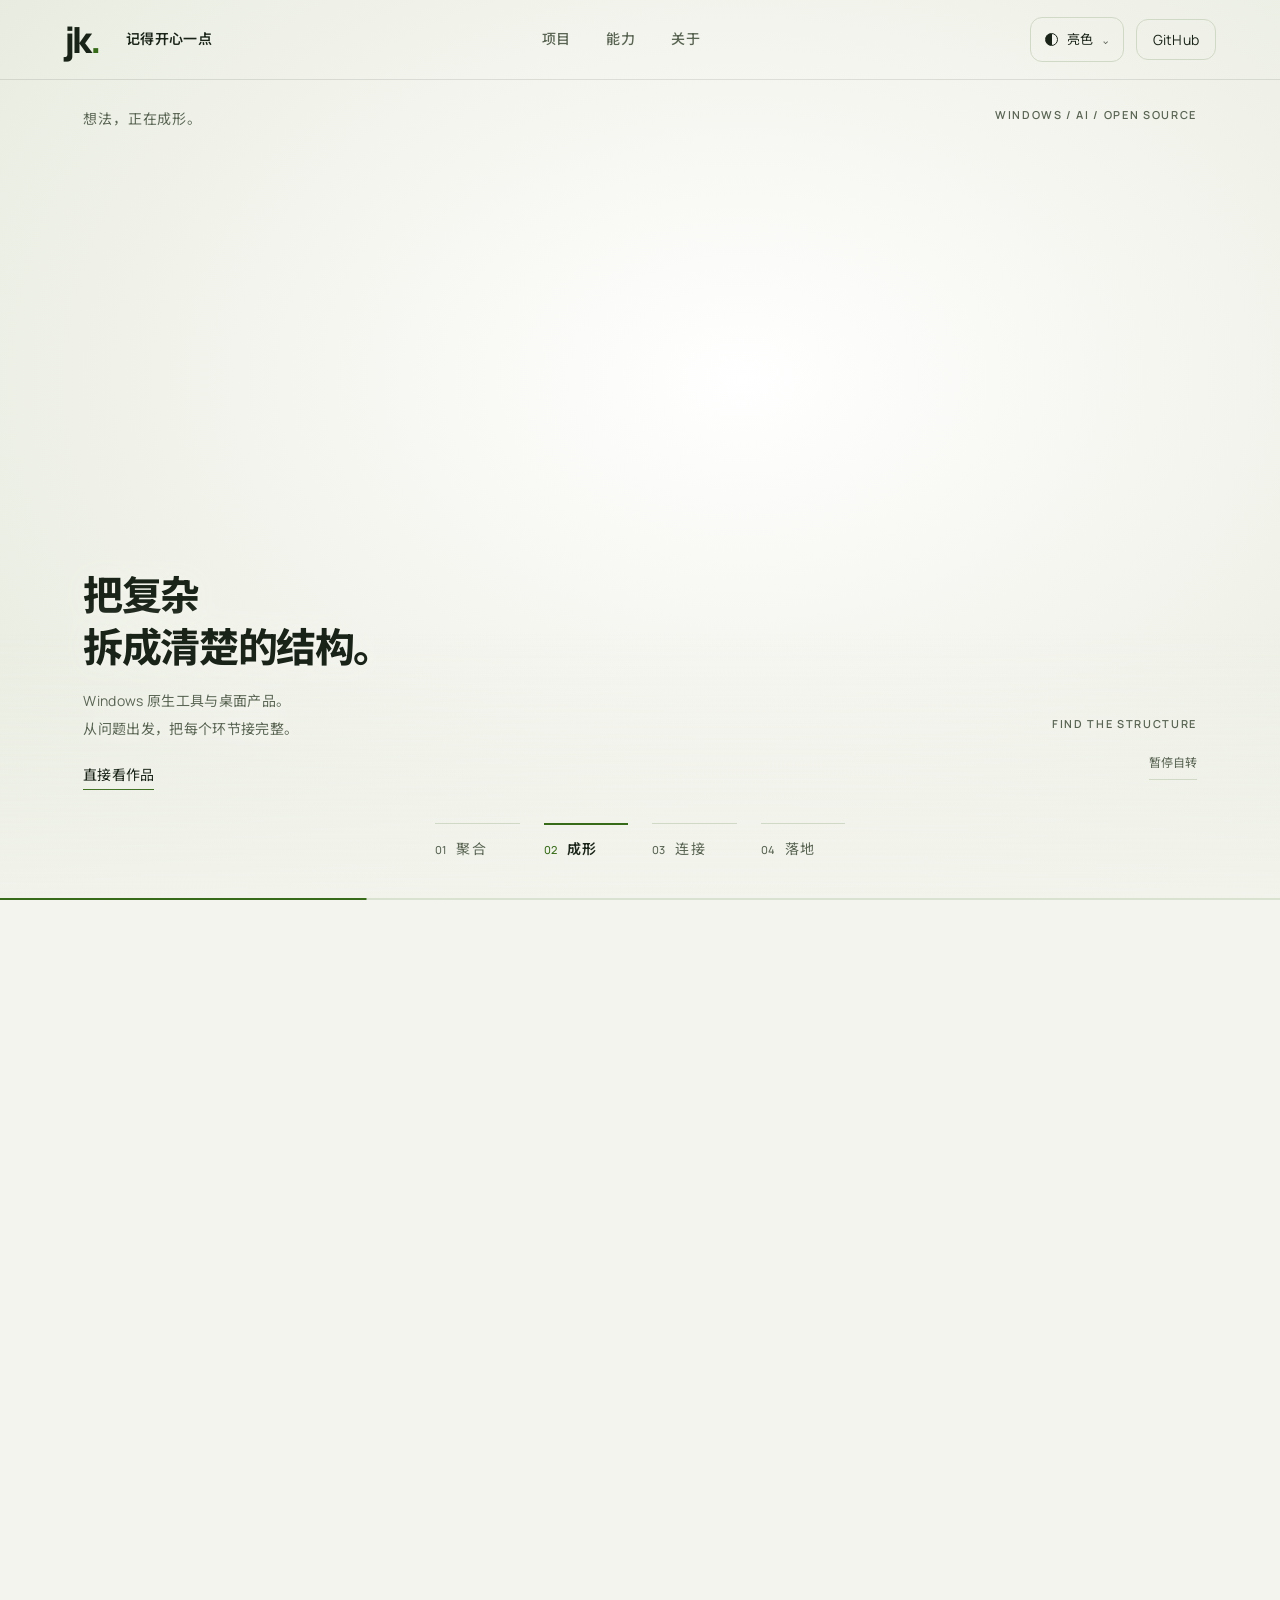
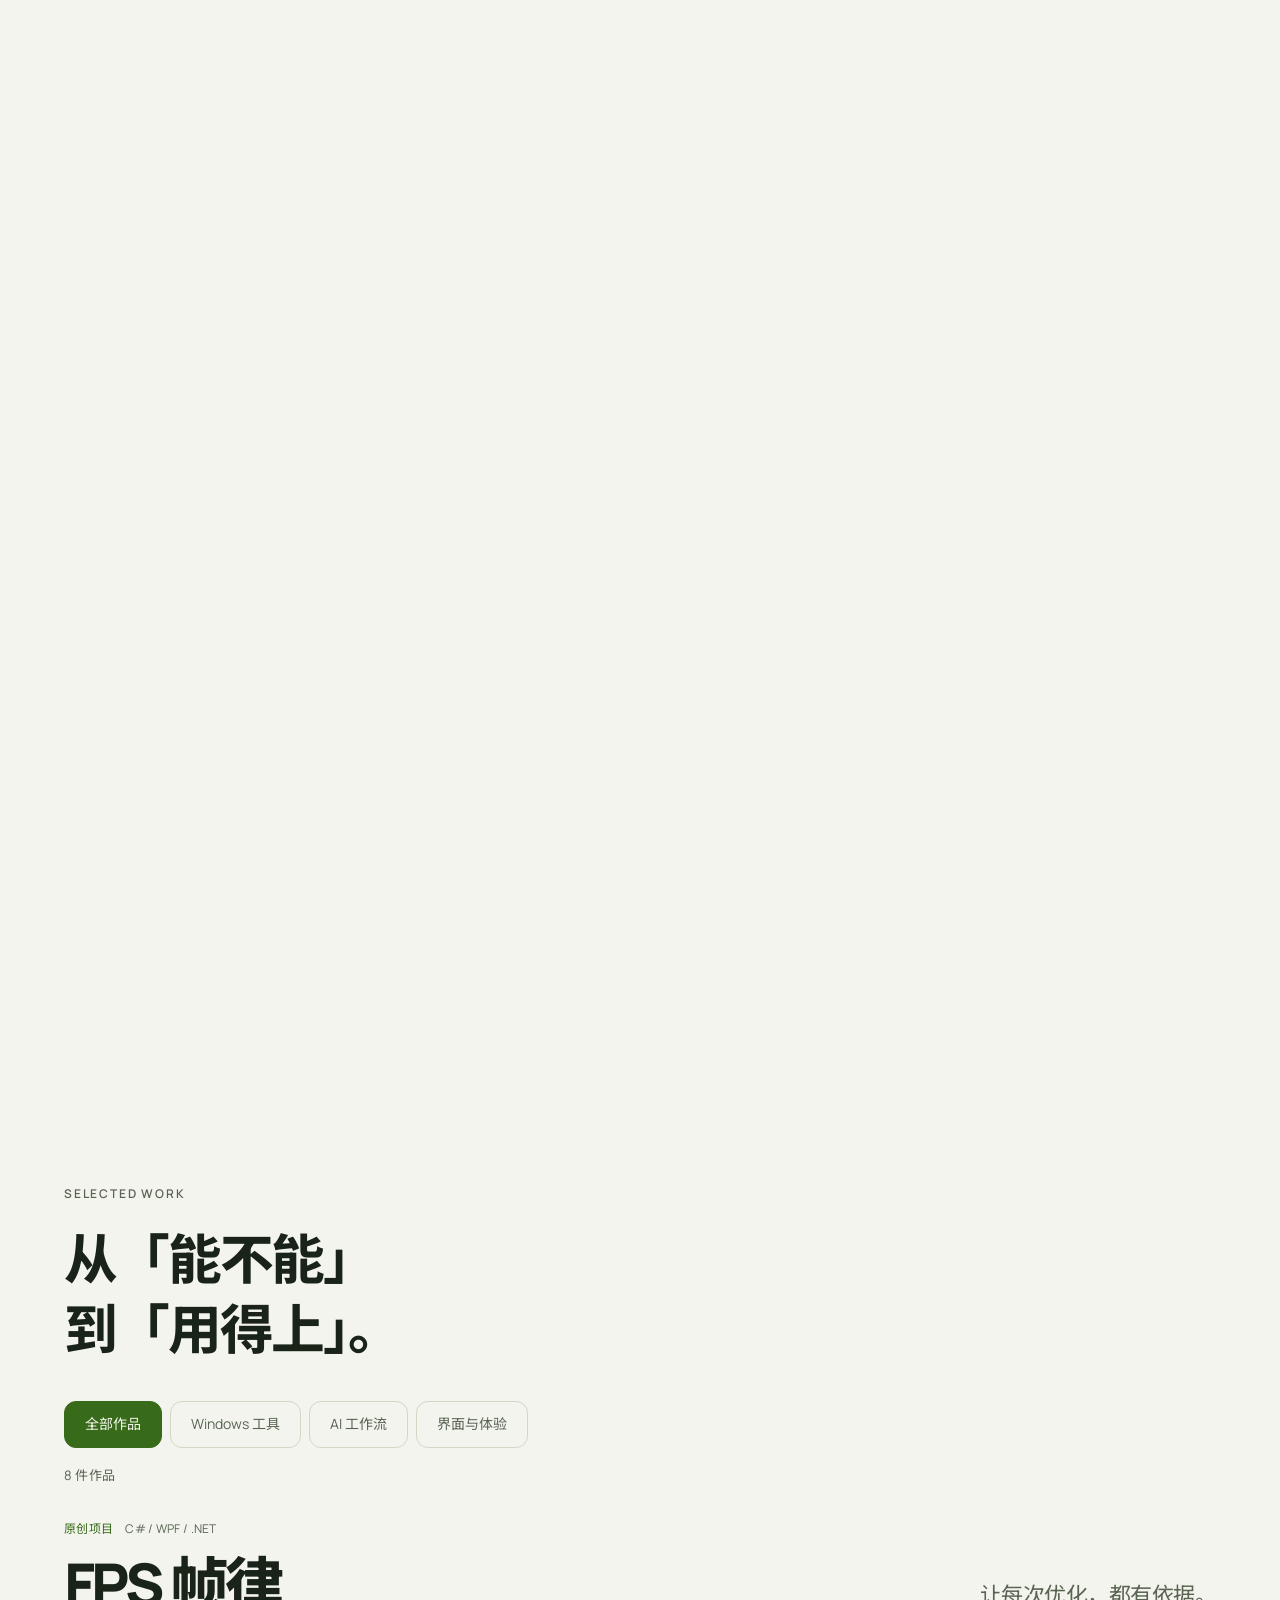
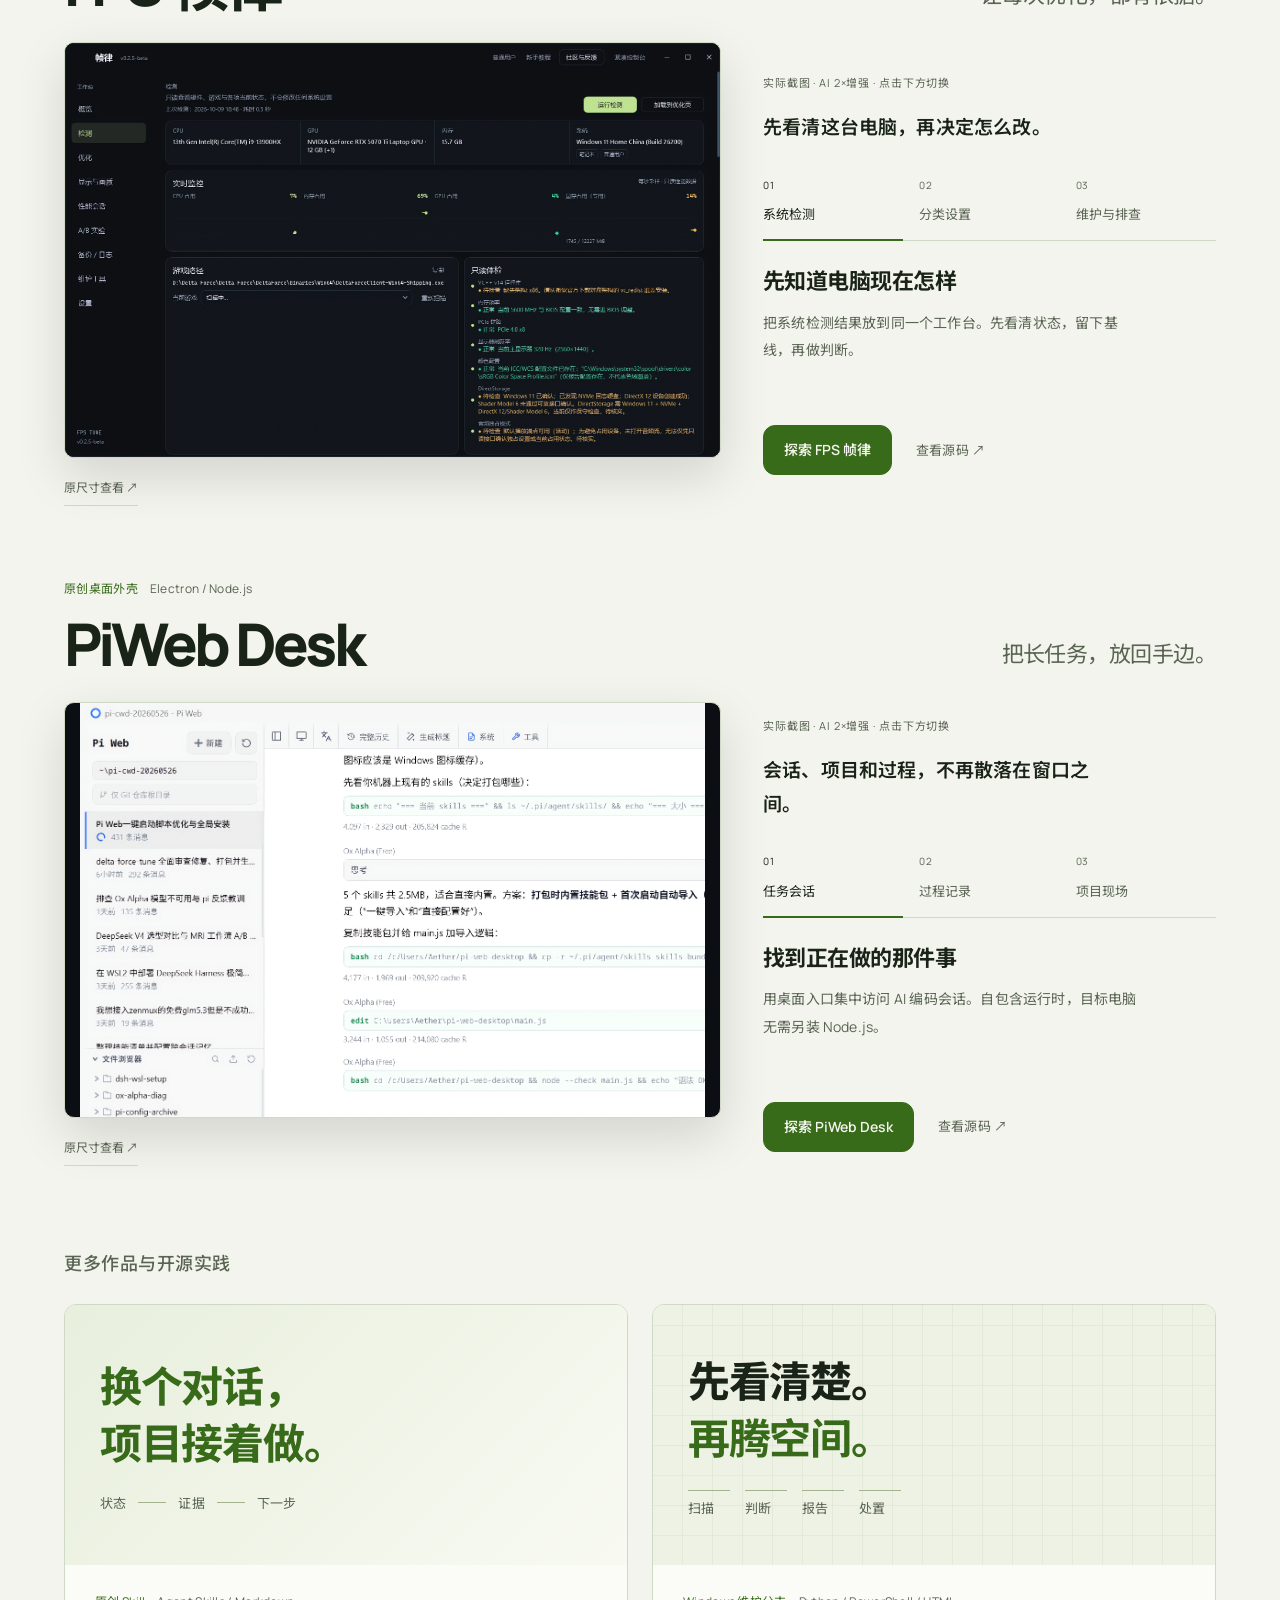
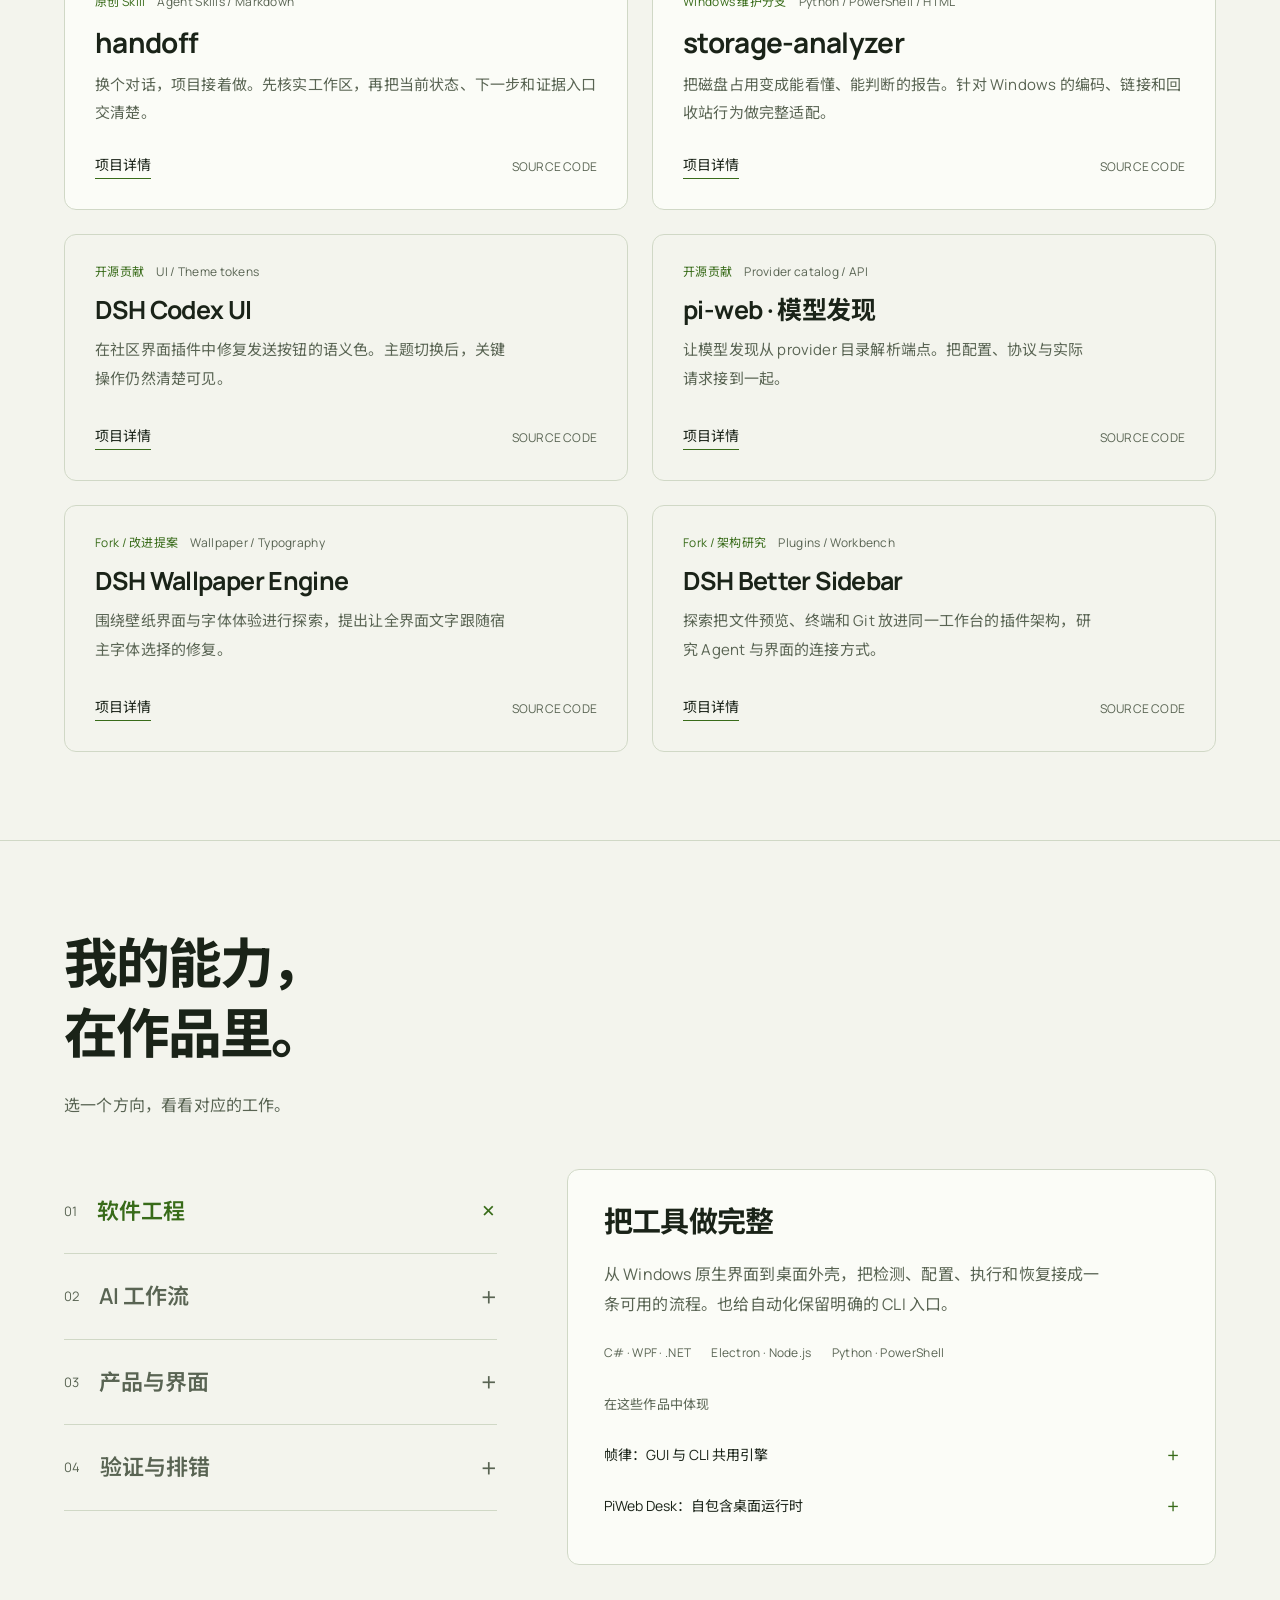
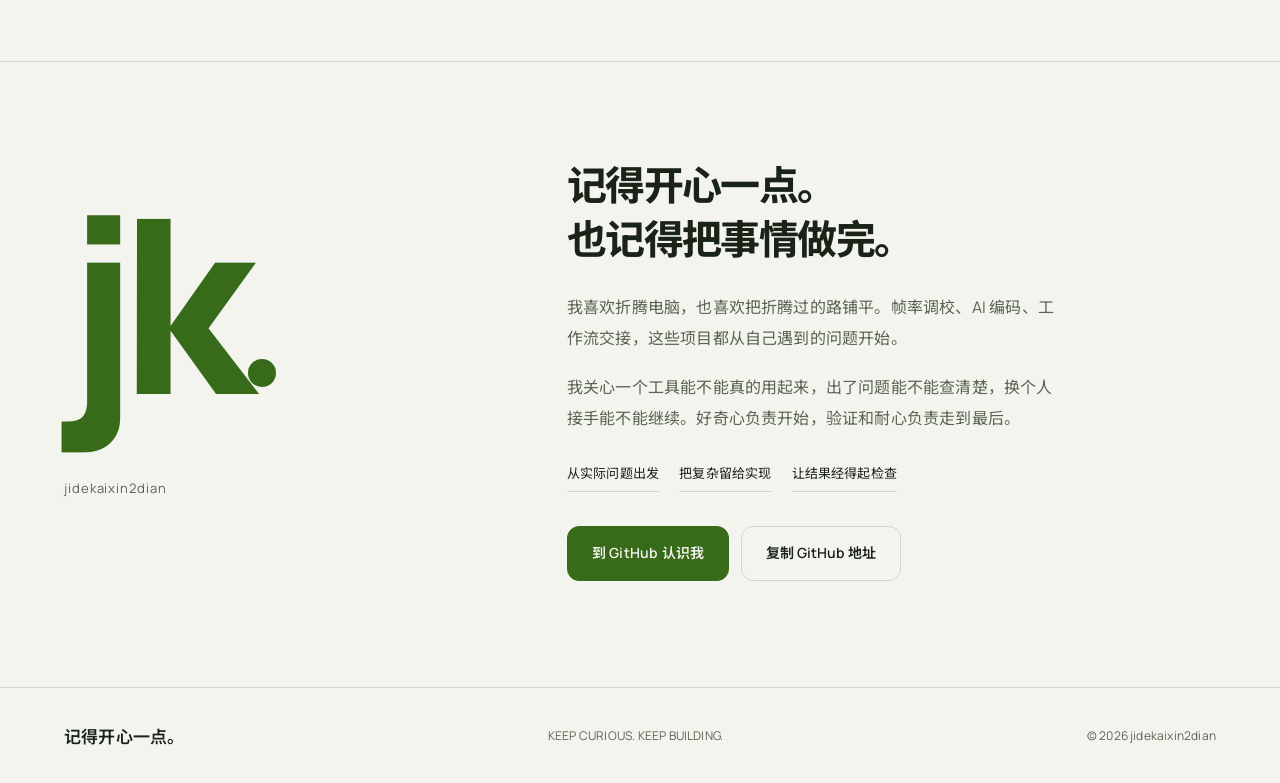
==== commit a0ad5bc9: "Add studio presentation and enhanced project images" ====
--- a/index.html
+++ b/index.html
@@ -27,7 +27,9 @@
   <link rel="stylesheet" href="./typography.css">
   <link rel="stylesheet" href="./showcase.css">
   <link rel="stylesheet" href="./blueprint.css">
+  <link rel="stylesheet" href="./image-viewer.css">
   <script src="./projects.js" defer></script>
+  <script src="./image-viewer.js" defer></script>
   <script src="./site.js" defer></script>
   <script src="./morph.js" type="module"></script>
 </head>
@@ -36,7 +38,7 @@
   <header class="site-header">
     <a class="wordmark" href="#home" aria-label="记得开心一点，返回首页"><span class="mark" aria-hidden="true">jk<span class="brand-dot">.</span></span><span>记得开心一点</span></a>
     <nav aria-label="主导航"><a href="#work">项目</a><a href="#abilities">能力</a><a href="#about">关于</a></nav>
-    <div class="header-actions"><div class="theme-picker"><button id="theme-toggle" class="theme-toggle" aria-label="选择网站主题" aria-expanded="false" aria-controls="theme-menu"><span class="theme-swatch" aria-hidden="true"></span><span id="theme-label">亮色</span><span aria-hidden="true">⌄</span></button><div id="theme-menu" class="theme-menu" role="group" aria-label="网站主题" hidden><button data-theme-choice="light" aria-pressed="true"><span class="theme-chip chip-light" aria-hidden="true"></span>亮色</button><button data-theme-choice="dark" aria-pressed="false"><span class="theme-chip chip-dark" aria-hidden="true"></span>暗色</button><button data-theme-choice="blueprint" aria-pressed="false"><span class="theme-chip chip-blueprint" aria-hidden="true"></span>蓝图</button></div></div><a class="github-link" href="https://github.com/jidekaixin2dian" target="_blank" rel="noopener noreferrer">GitHub</a></div>
+    <div class="header-actions"><div class="theme-picker"><button id="theme-toggle" class="theme-toggle" aria-label="选择网站主题" aria-expanded="false" aria-controls="theme-menu"><span class="theme-swatch" aria-hidden="true"></span><span id="theme-label">亮色</span><span aria-hidden="true">⌄</span></button><div id="theme-menu" class="theme-menu" role="group" aria-label="网站主题" hidden><button data-theme-choice="light" aria-pressed="true"><span class="theme-chip chip-light" aria-hidden="true"></span>亮色</button><button data-theme-choice="dark" aria-pressed="false"><span class="theme-chip chip-dark" aria-hidden="true"></span>暗色</button><button data-theme-choice="blueprint" aria-pressed="false"><span class="theme-chip chip-blueprint" aria-hidden="true"></span>蓝图</button><a class="style-switch" href="./studio.html">实作档案 · 新风格 ↗</a></div></div><a class="github-link" href="https://github.com/jidekaixin2dian" target="_blank" rel="noopener noreferrer">GitHub</a></div>
   </header>
   <main>
     <section class="scroll-story" id="home" aria-labelledby="hero-title">
@@ -45,7 +47,7 @@
         <div id="sculpture" class="sculpture" role="img" aria-label="随页面滚动变化的巨大三维雕塑：流体球体、环形结构、连接结与重新聚合的方体。"><canvas id="sculpture-fallback" aria-hidden="true"></canvas></div>
         <div class="scene-topline"><span>想法，正在成形。</span><span>WINDOWS / AI / OPEN SOURCE</span></div>
         <div class="blueprint-caption" aria-hidden="true"><span>IDEA → SYSTEM → REALITY</span><span>把好奇心，画成可用的结构。</span></div>
-        <div class="realization" aria-hidden="true"><div class="realization-screen"><img src="./fps-overview.png" alt="" width="1700" height="1076" decoding="async"></div><div class="realization-caption"><span>FPS 帧律</span><span>一个想法，已经可以用了。</span></div></div>
+        <div class="realization" aria-hidden="true"><div class="realization-screen"><img src="./fps-overview-2x.webp" alt="" width="1700" height="1075" decoding="async"></div><div class="realization-caption"><span>FPS 帧律</span><span>一个想法，已经可以用了。</span></div></div>
         <div class="story-copy"><h2 id="story-title">把想法<br>做成有用的东西。</h2><p id="story-description">我是「记得开心一点」。<br>保持好奇，也把事情做完。</p><a class="story-link" href="#work">直接看作品</a></div>
         <div class="story-aside"><span id="shape-label">LIQUID IDEA</span><button id="motion-toggle" aria-pressed="false">暂停自转</button></div>
         <div class="story-navigation" aria-label="探索雕塑的四个阶段"><button data-phase="0" class="active" aria-label="聚合" aria-pressed="true"><span class="phase-number" aria-hidden="true">01</span><span>聚合</span></button><button data-phase="1" aria-label="成形" aria-pressed="false"><span class="phase-number" aria-hidden="true">02</span><span>成形</span></button><button data-phase="2" aria-label="连接" aria-pressed="false"><span class="phase-number" aria-hidden="true">03</span><span>连接</span></button><button data-phase="3" aria-label="落地" aria-pressed="false"><span class="phase-number" aria-hidden="true">04</span><span>落地</span></button></div>
--- a/showcase.css
+++ b/showcase.css
@@ -1,7 +1,9 @@
 /* Shared improvements; the established type and four-stage navigation remain. */
 .theme-picker{position:relative}.theme-menu[hidden]{display:none}.theme-menu{position:absolute;right:0;top:calc(100% + 10px);min-width:140px;padding:6px;background:var(--surface);border:1px solid var(--line);border-radius:10px;box-shadow:0 12px 40px #0002;z-index:12}.theme-menu button{display:flex;align-items:center;gap:12px;width:100%;padding:11px 14px;background:none;text-align:left;border-radius:6px;font-size:14px}.theme-menu button:hover,.theme-menu button[aria-pressed=true]{background:var(--raised);color:var(--accent)}.theme-chip{width:16px;height:16px;border:1px solid #88917b;border-radius:50%;flex-shrink:0}.chip-light{background:#f3f4ed}.chip-dark{background:#111311}.chip-blueprint{background:#1746ef;border-color:#1746ef}
 .featured-projects[hidden],.collection-heading[hidden]{display:none}.featured-projects{display:grid;gap:72px;margin:32px 0 82px}.featured-heading{display:grid;grid-template-columns:1fr 1fr;align-items:end;gap:30px;margin-bottom:25px}.featured-heading h3{font-size:clamp(35px,4.6vw,66px);letter-spacing:-.065em;line-height:1.12;margin:0;font-weight:800}.featured-heading>p{margin:0 0 3px;color:var(--muted);font-size:22px;letter-spacing:-.025em;justify-self:end}.featured-layout{display:grid;grid-template-columns:minmax(0,1.45fr) minmax(0,1fr);gap:42px;align-items:center}.interface-preview{overflow:hidden;border:1px solid var(--line);border-radius:10px;background:#0b0e12;aspect-ratio:1.58;box-shadow:0 18px 50px #0002;isolation:isolate}.interface-preview img{display:block;width:100%;height:100%;object-fit:contain;transition:transform .65s cubic-bezier(.2,.7,.3,1);will-change:transform}.preview-label{font-size:11px;letter-spacing:.08em;color:var(--muted);margin:0 0 18px}.featured-intro{font-size:19px;line-height:1.8;margin:0 0 24px;max-width:28ch;font-weight:600}.interface-tabs{display:flex;gap:16px;border-bottom:1px solid var(--line);margin-bottom:25px}.interface-tabs button{position:relative;display:flex;flex-direction:column;gap:9px;text-align:left;background:none;color:var(--muted);padding:8px 0 14px;flex:1;font-size:13px;white-space:nowrap}.interface-tabs button>span{font-size:10px;letter-spacing:.08em}.interface-tabs button[aria-selected=true]{color:var(--ink)}.interface-tabs button[aria-selected=true]::after{content:"";position:absolute;bottom:-1px;left:0;right:0;height:2px;background:var(--accent)}.interface-explanation{min-height:134px}.interface-explanation h4{font-size:22px;line-height:1.4;letter-spacing:-.025em;margin:0 0 12px}.interface-explanation p{font-size:14px;color:var(--muted);line-height:1.95;margin:0;max-width:42ch}.featured-actions{display:flex;gap:24px;align-items:center;margin-top:25px;flex-wrap:wrap}.featured-actions>a{font-size:13px;color:var(--muted)}.featured-actions>a:hover{color:var(--accent)}.featured-actions .button{padding:12px 20px}
-[data-showcase=desk] .interface-preview img{transform:scale(1.25);transform-origin:22% 30%}[data-showcase=desk] .interface-preview[data-focus=conversation] img{transform:scale(1.4);transform-origin:83% 35%}[data-showcase=desk] .interface-preview[data-focus=files] img{transform:scale(1.5);transform-origin:8% 100%}
+.interface-preview img,[data-showcase=desk] .interface-preview img{transform:none;will-change:auto;transition:none}
+.interface-figure{min-width:0}.preview-open{display:block;margin-top:12px;padding:7px 0;background:none;color:var(--muted);font-size:12px;cursor:pointer;border-bottom:1px solid var(--line)}.preview-open:hover{color:var(--accent)}
+.style-switch{display:block;margin-top:5px;padding:12px 14px;border-top:1px solid var(--line);font-size:12px;color:var(--muted)}.style-switch:hover{color:var(--accent)}
 .collection-heading{font-size:18px;font-weight:500;letter-spacing:.03em;margin:0 0 25px;color:var(--muted)}.dialog-tools{display:flex;gap:18px;align-items:center}.dialog-tools .text-button{font-size:12px}.dialog-top{position:sticky;top:-30px;background:var(--surface);padding-block:12px;z-index:2}
 .blueprint-caption{display:none}.realization{position:absolute;z-index:3;top:19%;left:34%;width:min(58%,820px);opacity:0;transform:translateY(35px) scale(.65) rotateY(-15deg);transform-origin:center;pointer-events:none;will-change:transform,opacity}.realization-screen{overflow:hidden;border:1px solid var(--line);border-radius:12px;box-shadow:0 35px 100px #0004;background:#0b0e12}.realization-screen img{display:block;width:100%;height:auto}.realization-caption{display:flex;justify-content:space-between;gap:20px;font-size:13px;padding:15px 0;color:var(--muted)}.realization-caption>span:first-child{color:var(--ink);font-weight:600}
 @media(max-width:1100px){.featured-layout{grid-template-columns:minmax(0,1.2fr) minmax(0,1fr);gap:28px}.featured-heading>p{font-size:19px}.interface-explanation h4{font-size:20px}.featured-intro{font-size:17px}.featured-actions{gap:18px}.featured-actions .button{padding:12px 16px}}
--- a/blueprint.css
+++ b/blueprint.css
@@ -27,7 +27,7 @@
 [data-theme=blueprint] .featured-heading>p{font-size:20px;color:var(--ink)}
 [data-theme=blueprint] .featured-layout{grid-template-columns:minmax(0,1.65fr) minmax(0,1fr);gap:36px}
 [data-theme=blueprint] .interface-preview{border:2px solid var(--accent);border-radius:0;box-shadow:12px 12px 0 #dce5ff}
-[data-theme=blueprint] .featured-project:nth-child(2) .interface-preview{order:2}
+[data-theme=blueprint] .featured-project:nth-child(2) .interface-figure{order:2}
 [data-theme=blueprint] .featured-project:nth-child(2) .featured-copy{order:1}
 [data-theme=blueprint] .featured-project:nth-child(2) .featured-layout{grid-template-columns:minmax(0,1fr) minmax(0,1.65fr)}
 [data-theme=blueprint] .primary{background:var(--accent);color:#fff}
@@ -53,4 +53,4 @@
 [data-theme=blueprint] dialog::backdrop{background:#18399555}
 [data-theme=blueprint] footer{background:#f2f4fb}
 @media(max-width:1100px){[data-theme=blueprint] .featured-layout,[data-theme=blueprint] .featured-project:nth-child(2) .featured-layout{grid-template-columns:1fr 1fr;gap:28px}}
-@media(max-width:767px){[data-theme=blueprint] .scene-headline{top:17%;left:22px}[data-theme=blueprint] .scene-headline h1{font-size:19.5vw;line-height:.95}[data-theme=blueprint] .blueprint-caption{display:none}[data-theme=blueprint] .story-stage{background-size:48px 48px}[data-theme=blueprint] .story-navigation{bottom:23px}[data-theme=blueprint] .work{padding-top:52px}[data-theme=blueprint] #work-title{font-size:43px}[data-theme=blueprint] .featured-layout,[data-theme=blueprint] .featured-project:nth-child(2) .featured-layout{grid-template-columns:1fr;gap:28px}[data-theme=blueprint] .featured-project:nth-child(2) .interface-preview{order:0}[data-theme=blueprint] .featured-project:nth-child(2) .featured-copy{order:0}[data-theme=blueprint] .interface-preview{box-shadow:7px 7px 0 #dce5ff}[data-theme=blueprint] .featured-heading>p{font-size:17px}[data-theme=blueprint] .about h2{font-size:30px}}
+@media(max-width:767px){[data-theme=blueprint] .scene-headline{top:17%;left:22px}[data-theme=blueprint] .scene-headline h1{font-size:19.5vw;line-height:.95}[data-theme=blueprint] .blueprint-caption{display:none}[data-theme=blueprint] .story-stage{background-size:48px 48px}[data-theme=blueprint] .story-navigation{bottom:23px}[data-theme=blueprint] .work{padding-top:52px}[data-theme=blueprint] #work-title{font-size:43px}[data-theme=blueprint] .featured-layout,[data-theme=blueprint] .featured-project:nth-child(2) .featured-layout{grid-template-columns:1fr;gap:28px}[data-theme=blueprint] .featured-project:nth-child(2) .interface-figure{order:0}[data-theme=blueprint] .featured-project:nth-child(2) .featured-copy{order:0}[data-theme=blueprint] .interface-preview{box-shadow:7px 7px 0 #dce5ff}[data-theme=blueprint] .featured-heading>p{font-size:17px}[data-theme=blueprint] .about h2{font-size:30px}}
--- a/image-viewer.css
+++ b/image-viewer.css
@@ -0,0 +1,10 @@
+body.image-viewer-open{overflow:hidden}
+dialog.image-viewer{width:calc(100vw - 32px);height:calc(100dvh - 32px);max-width:none;max-height:none;padding:0;border:1px solid var(--line,#d9d5c9);border-radius:8px;background:var(--surface,#faf8f0);color:var(--ink,#20201c);overflow:hidden}
+dialog.image-viewer[open]{display:flex;flex-direction:column}
+.image-viewer::backdrop{background:#090b0ed9;backdrop-filter:none}
+.image-viewer-header{display:flex;justify-content:space-between;align-items:center;gap:20px;padding:16px 22px;border-bottom:1px solid var(--line,#d9d5c9);flex-shrink:0}
+.image-viewer-header h2{font:600 16px/1.4 var(--sans,sans-serif);letter-spacing:0;padding:0;margin:0 0 4px}.image-viewer-header p{font-size:12px;color:var(--muted,#65655e);margin:0}.image-viewer-close{background:none;border:1px solid var(--line,#d9d5c9);padding:8px 13px;cursor:pointer;color:inherit}
+.image-viewer-toolbar{display:flex;gap:9px;align-items:center;flex-wrap:wrap;padding:12px 22px;font-size:12px;flex-shrink:0}.image-viewer-toolbar button{border:1px solid var(--line,#d9d5c9);background:none;color:inherit;padding:8px 12px;cursor:pointer;font:inherit}.image-viewer-toolbar button:hover{border-color:var(--accent,#e7492b)}.image-zoom-controls{display:flex;align-items:center;gap:0}.image-zoom-controls button{font-size:17px;line-height:17px}.image-zoom-controls output{min-width:58px;text-align:center;font-variant-numeric:tabular-nums}.image-viewer-toolbar a{color:inherit;margin-left:auto}
+.image-viewer-stage{flex:1;min-height:0;overflow:auto;overscroll-behavior:contain;background:#171a20;padding:16px;cursor:grab;touch-action:pan-x pan-y}.image-viewer-stage.dragging{cursor:grabbing}.image-viewer-stage img{display:block;margin:auto;max-width:none;height:auto!important;transform:none!important;filter:none;image-rendering:auto;user-select:none}
+.image-viewer-help{margin:0;padding:10px 22px;font-size:12px;color:var(--muted,#65655e);border-top:1px solid var(--line,#d9d5c9);flex-shrink:0}
+@media(max-width:600px){dialog.image-viewer{width:100vw;height:100dvh;margin:0;border-radius:0;border:0}.image-viewer-header{padding:14px 16px;gap:10px}.image-viewer-header h2{font-size:14px}.image-viewer-toolbar{padding:10px 16px;gap:7px}.image-viewer-toolbar button{padding:8px 10px}.image-viewer-toolbar a{margin-left:0}.image-viewer-help{padding:10px 16px}.image-viewer-stage{padding:10px}}
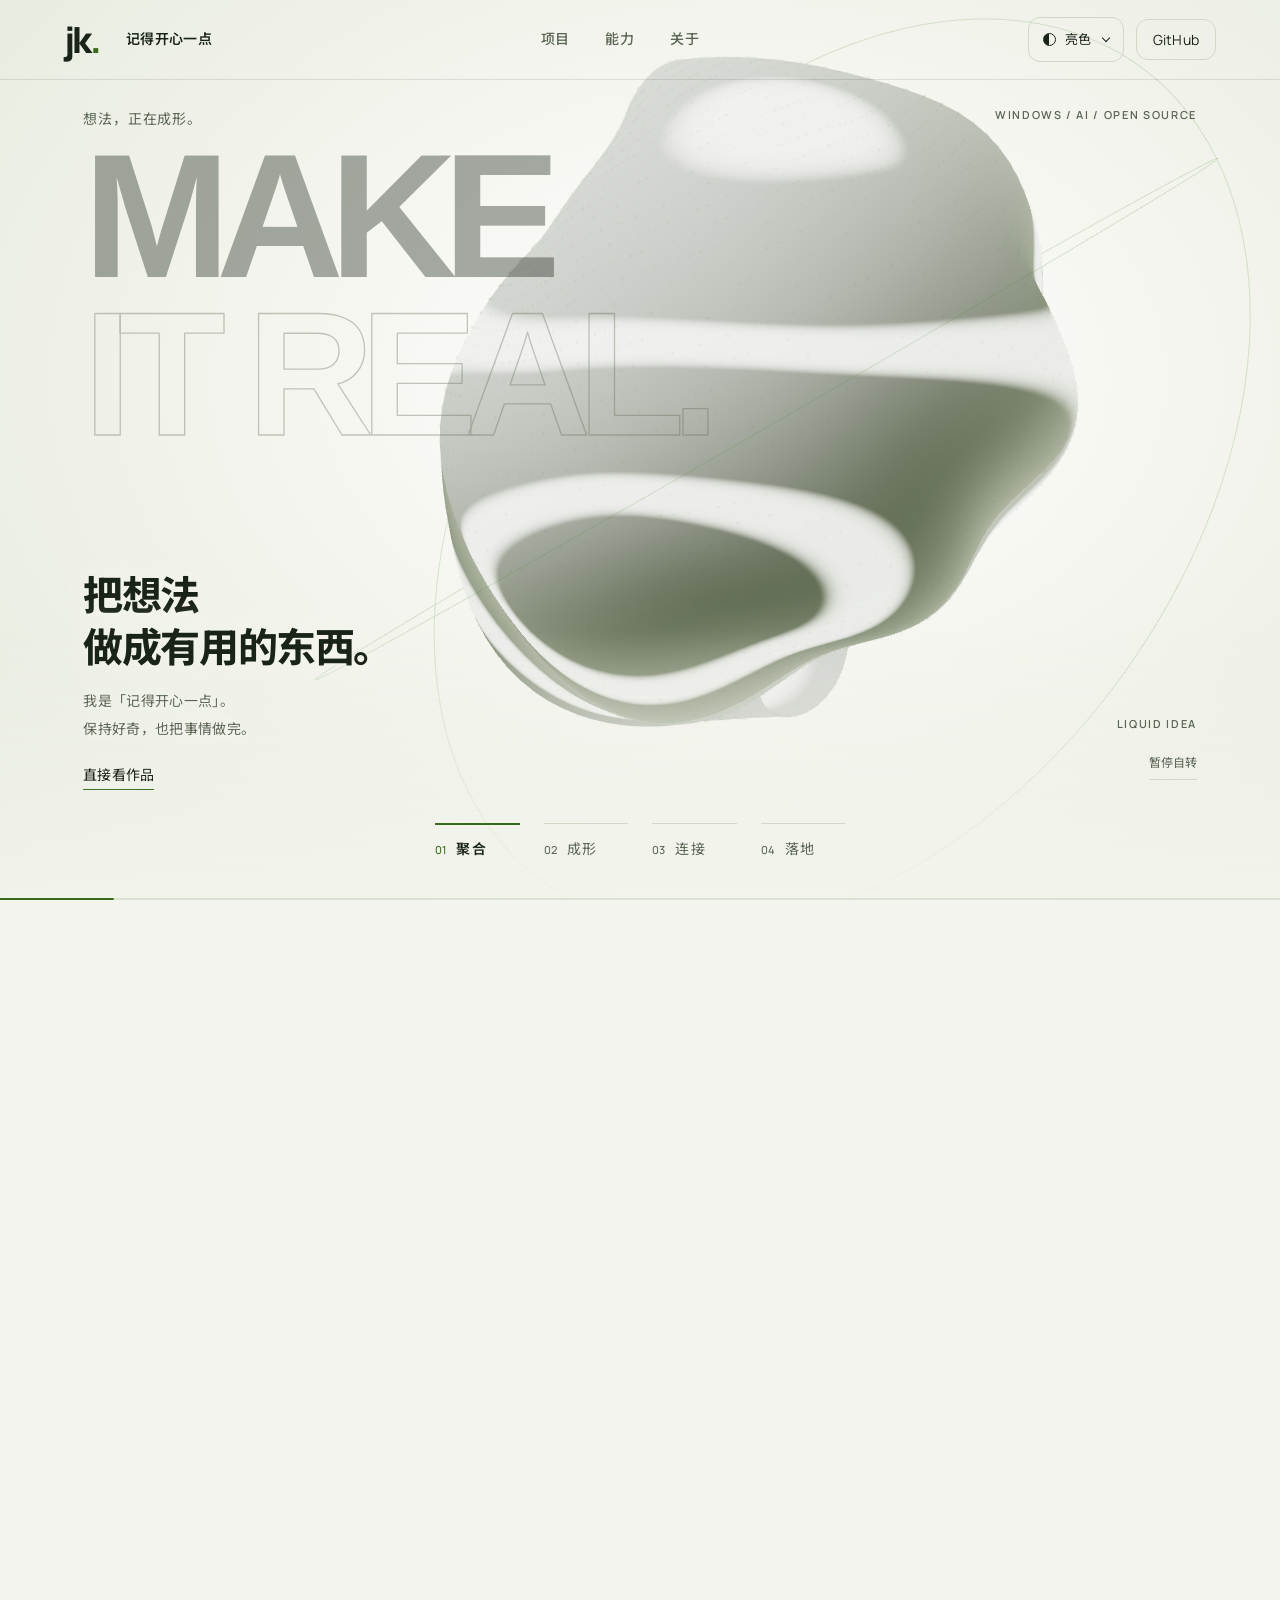
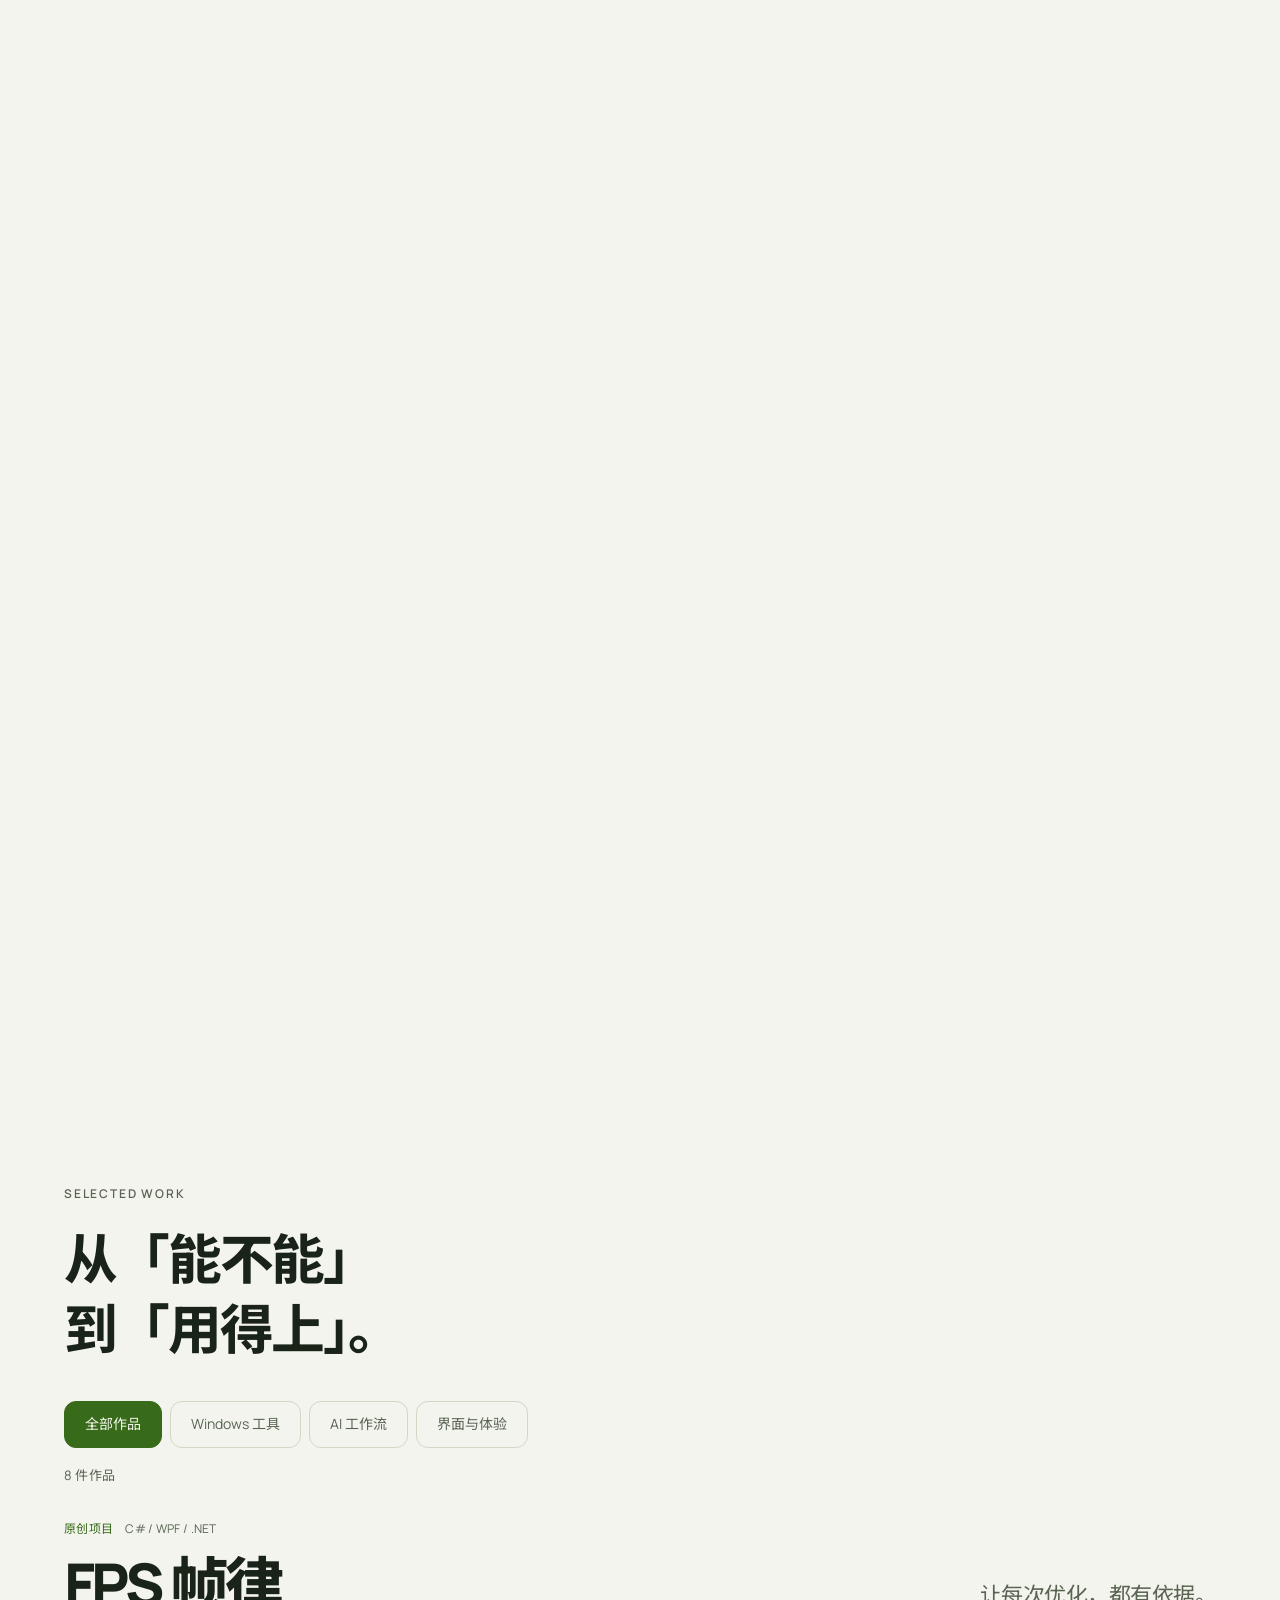
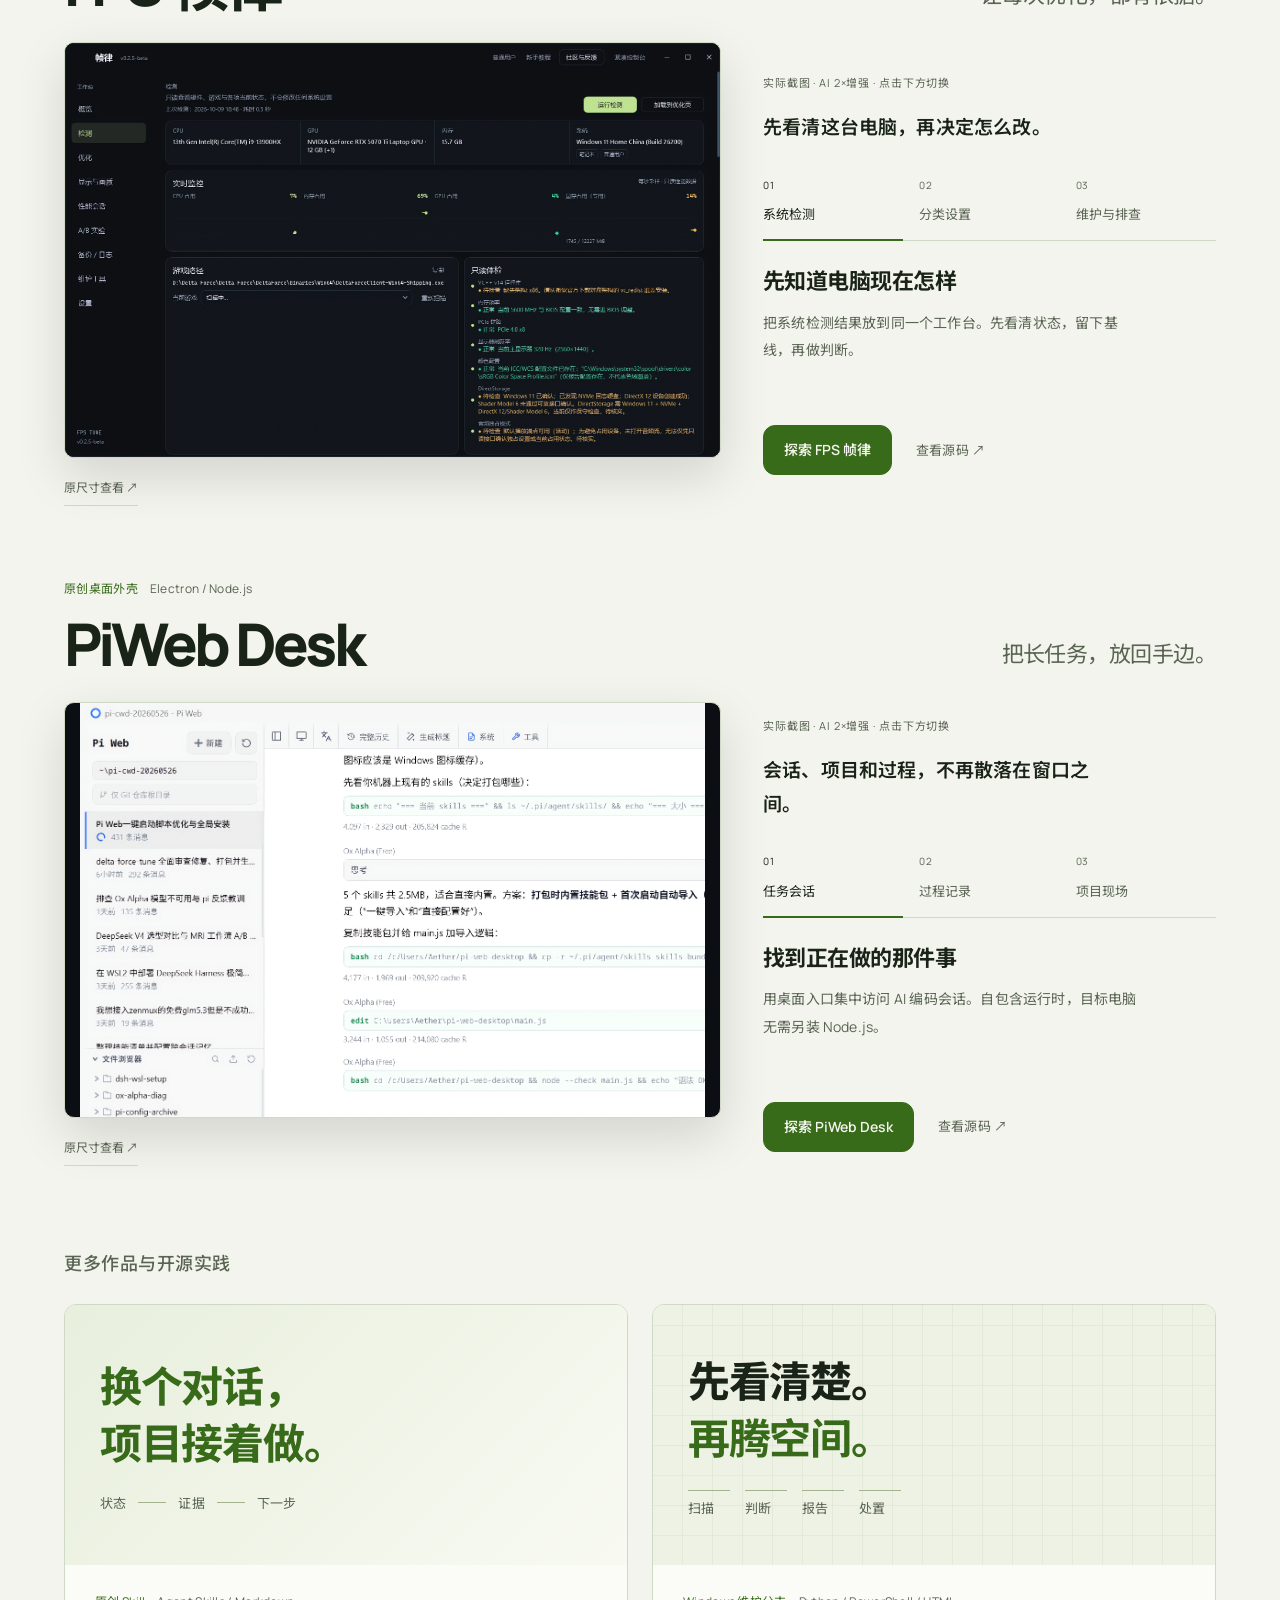
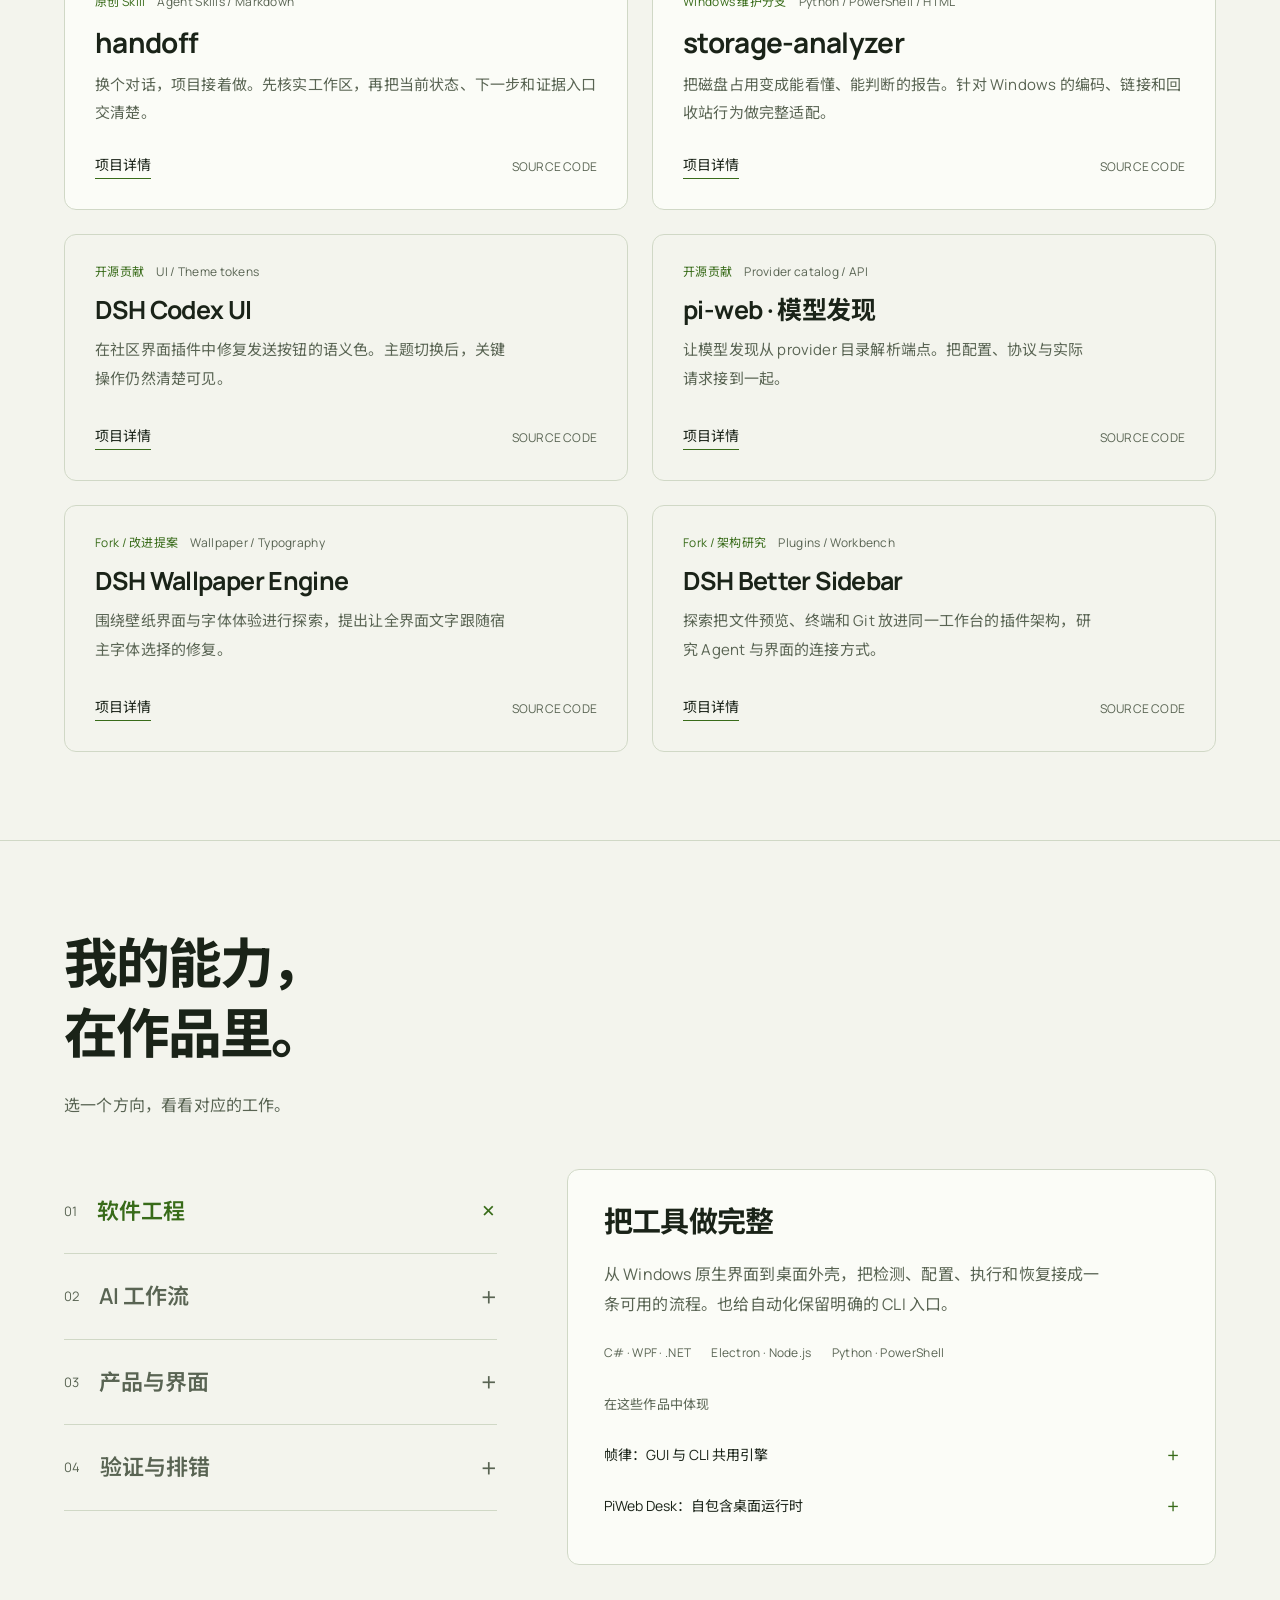
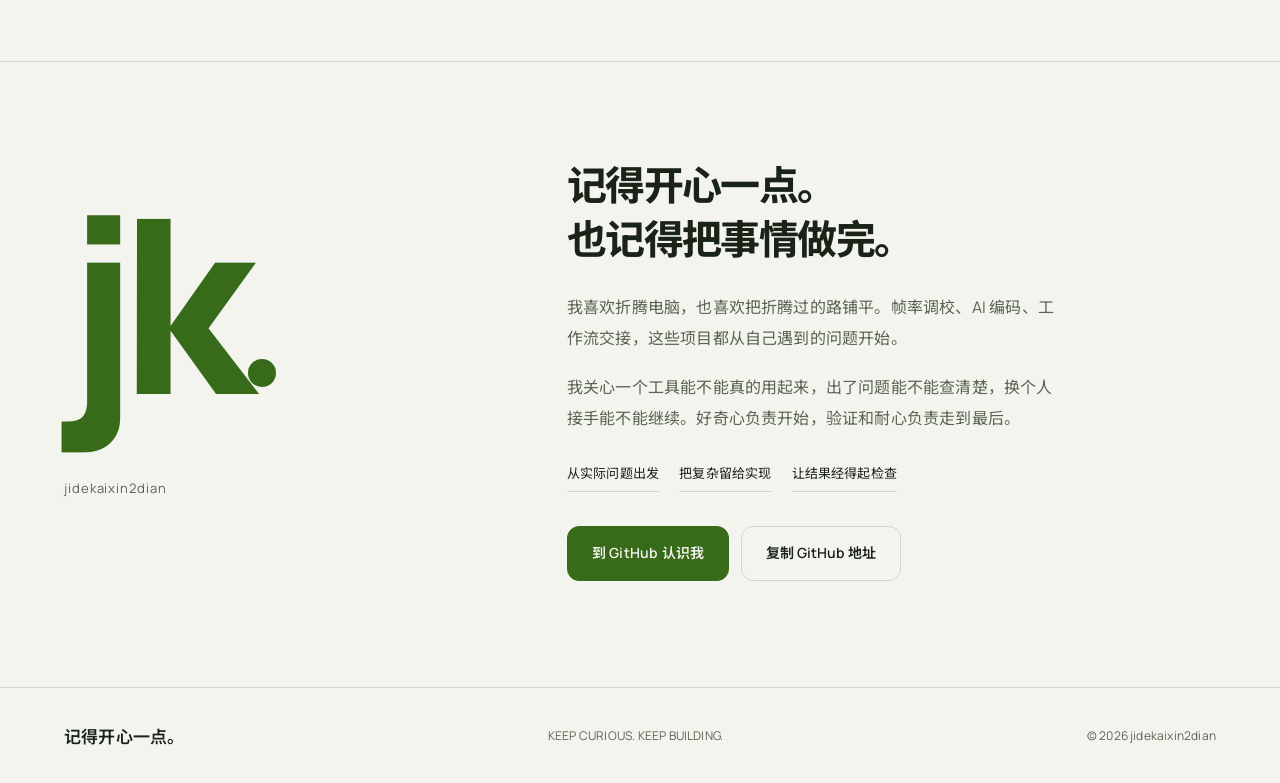
==== commit 996c5b8e: "Refine appearance picker and smooth headline outlines" ====
--- a/index.html
+++ b/index.html
@@ -38,12 +38,12 @@
   <header class="site-header">
     <a class="wordmark" href="#home" aria-label="记得开心一点，返回首页"><span class="mark" aria-hidden="true">jk<span class="brand-dot">.</span></span><span>记得开心一点</span></a>
     <nav aria-label="主导航"><a href="#work">项目</a><a href="#abilities">能力</a><a href="#about">关于</a></nav>
-    <div class="header-actions"><div class="theme-picker"><button id="theme-toggle" class="theme-toggle" aria-label="选择网站主题" aria-expanded="false" aria-controls="theme-menu"><span class="theme-swatch" aria-hidden="true"></span><span id="theme-label">亮色</span><span aria-hidden="true">⌄</span></button><div id="theme-menu" class="theme-menu" role="group" aria-label="网站主题" hidden><button data-theme-choice="light" aria-pressed="true"><span class="theme-chip chip-light" aria-hidden="true"></span>亮色</button><button data-theme-choice="dark" aria-pressed="false"><span class="theme-chip chip-dark" aria-hidden="true"></span>暗色</button><button data-theme-choice="blueprint" aria-pressed="false"><span class="theme-chip chip-blueprint" aria-hidden="true"></span>蓝图</button><a class="style-switch" href="./studio.html">实作档案 · 新风格 ↗</a></div></div><a class="github-link" href="https://github.com/jidekaixin2dian" target="_blank" rel="noopener noreferrer">GitHub</a></div>
+    <div class="header-actions"><div class="theme-picker"><button id="theme-toggle" class="theme-toggle" aria-label="选择网站主题" aria-expanded="false" aria-controls="theme-menu"><span class="theme-swatch" aria-hidden="true"></span><span id="theme-label">亮色</span><span class="theme-chevron" aria-hidden="true"></span></button><div id="theme-menu" class="theme-menu" role="group" aria-label="网站主题" hidden><div class="theme-menu-heading"><span>外观</span><span>雕塑版</span></div><div class="theme-options"><button data-theme-choice="light" aria-pressed="true"><span class="theme-chip chip-light" aria-hidden="true"></span><span>亮色</span></button><button data-theme-choice="dark" aria-pressed="false"><span class="theme-chip chip-dark" aria-hidden="true"></span><span>暗色</span></button><button data-theme-choice="blueprint" aria-pressed="false"><span class="theme-chip chip-blueprint" aria-hidden="true"></span><span>蓝图</span></button></div><a class="style-switch" href="./studio.html"><span class="style-switch-copy"><strong>实作档案</strong><span>切换全新风格</span></span><span class="style-switch-arrow" aria-hidden="true">↗</span></a></div></div><a class="github-link" href="https://github.com/jidekaixin2dian" target="_blank" rel="noopener noreferrer">GitHub</a></div>
   </header>
   <main>
     <section class="scroll-story" id="home" aria-labelledby="hero-title">
       <div class="story-stage">
-        <div class="scene-headline"><h1 id="hero-title">MAKE<br><span>IT REAL.</span></h1></div>
+        <div class="scene-headline"><h1 id="hero-title" aria-label="MAKE IT REAL.">MAKE<br><span class="hero-outline" aria-hidden="true"><span class="hero-outline-source">IT REAL.</span><svg xmlns="http://www.w3.org/2000/svg" aria-hidden="true" focusable="false"><text x="0" y="0" dominant-baseline="text-before-edge">IT REAL.</text></svg></span></h1></div>
         <div id="sculpture" class="sculpture" role="img" aria-label="随页面滚动变化的巨大三维雕塑：流体球体、环形结构、连接结与重新聚合的方体。"><canvas id="sculpture-fallback" aria-hidden="true"></canvas></div>
         <div class="scene-topline"><span>想法，正在成形。</span><span>WINDOWS / AI / OPEN SOURCE</span></div>
         <div class="blueprint-caption" aria-hidden="true"><span>IDEA → SYSTEM → REALITY</span><span>把好奇心，画成可用的结构。</span></div>
--- a/typography.css
+++ b/typography.css
@@ -8,6 +8,14 @@
 .wordmark{gap:14px;font-weight:600;letter-spacing:.025em}
 .site-header nav{font-weight:500;letter-spacing:.035em}
 .scene-headline h1{font-family:Arial,"Microsoft YaHei","PingFang SC",sans-serif;font-weight:900;letter-spacing:-.08em}
+/* Keep native text metrics, draw its outline through the SVG vector renderer. */
+.scene-headline{will-change:auto}
+.scene-headline h1 .hero-outline{position:relative;-webkit-text-stroke:0}
+.hero-outline-source{visibility:hidden}
+.hero-outline svg{position:absolute;inset:0;width:100%;height:100%;overflow:visible}
+.hero-outline text{font:inherit;letter-spacing:inherit;fill:none;stroke:var(--hero-outline-color,#bac5af);stroke-width:1.3px;stroke-linejoin:round;paint-order:stroke;shape-rendering:geometricPrecision;text-rendering:geometricPrecision;-webkit-text-stroke:0}
+[data-theme=light]{--hero-outline-color:#637159}
+[data-theme=blueprint]{--hero-outline-color:#1746ef}
 h2{font-family:var(--display);font-weight:750;letter-spacing:-.04em;line-height:1.3;padding-bottom:.08em}
 .story-copy h2{font-size:clamp(30px,3.4vw,40px);font-weight:750;line-height:1.3;letter-spacing:-.035em;margin-bottom:15px;padding-bottom:.04em}
 .story-copy p{font-size:14px;line-height:1.95;letter-spacing:.025em}
--- a/showcase.css
+++ b/showcase.css
@@ -1,9 +1,9 @@
 /* Shared improvements; the established type and four-stage navigation remain. */
-.theme-picker{position:relative}.theme-menu[hidden]{display:none}.theme-menu{position:absolute;right:0;top:calc(100% + 10px);min-width:140px;padding:6px;background:var(--surface);border:1px solid var(--line);border-radius:10px;box-shadow:0 12px 40px #0002;z-index:12}.theme-menu button{display:flex;align-items:center;gap:12px;width:100%;padding:11px 14px;background:none;text-align:left;border-radius:6px;font-size:14px}.theme-menu button:hover,.theme-menu button[aria-pressed=true]{background:var(--raised);color:var(--accent)}.theme-chip{width:16px;height:16px;border:1px solid #88917b;border-radius:50%;flex-shrink:0}.chip-light{background:#f3f4ed}.chip-dark{background:#111311}.chip-blueprint{background:#1746ef;border-color:#1746ef}
+.theme-picker{position:relative}.theme-chevron{width:6px;height:6px;border-right:1.4px solid currentColor;border-bottom:1.4px solid currentColor;transform:translateY(-2px) rotate(45deg);margin-left:3px;transition:transform .18s}.theme-toggle[aria-expanded=true]{border-color:var(--accent)}.theme-toggle[aria-expanded=true] .theme-chevron{transform:translateY(1px) rotate(225deg)}.theme-menu[hidden]{display:none}.theme-menu{position:absolute;right:0;top:calc(100% + 10px);width:260px;max-width:calc(100vw - 44px);padding:14px;background:var(--surface);border:1px solid var(--line);border-radius:14px;box-shadow:0 16px 48px #0002;z-index:12}.theme-menu-heading{display:flex;justify-content:space-between;align-items:center;padding:0 2px 12px;font-size:12px;font-weight:600;color:var(--ink)}.theme-menu-heading>span:last-child{font-size:10px;font-weight:400;color:var(--muted)}.theme-options{display:grid;grid-template-columns:repeat(3,minmax(0,1fr));gap:7px}.theme-options button{display:flex;flex-direction:column;align-items:center;justify-content:center;gap:8px;min-height:81px;width:100%;padding:9px 5px;background:transparent;border:1px solid var(--line);border-radius:8px;font-size:12px;line-height:1.4;color:var(--muted);transition:background .18s,border-color .18s,color .18s}.theme-options button:hover{background:var(--raised);color:var(--ink)}.theme-options button[aria-pressed=true]{background:var(--raised);border-color:var(--accent);color:var(--accent);font-weight:600}.theme-chip{position:relative;display:block;width:42px;height:28px;border:1px solid #88917b66;border-radius:4px;overflow:hidden;flex-shrink:0}.theme-chip::before{content:"";position:absolute;left:6px;top:7px;width:13px;height:3px;background:var(--chip-ink);box-shadow:0 5px 0 var(--chip-ink)}.theme-chip::after{content:"";position:absolute;right:5px;bottom:5px;width:10px;height:10px;border-radius:50%;background:var(--chip-accent)}.chip-light{background:#f3f4ed;--chip-ink:#1a2318;--chip-accent:#386b19}.chip-dark{background:#111311;--chip-ink:#eef1e7;--chip-accent:#c9fa63}.chip-blueprint{background:#f2f4fb;--chip-ink:#1746ef;--chip-accent:#1746ef}
 .featured-projects[hidden],.collection-heading[hidden]{display:none}.featured-projects{display:grid;gap:72px;margin:32px 0 82px}.featured-heading{display:grid;grid-template-columns:1fr 1fr;align-items:end;gap:30px;margin-bottom:25px}.featured-heading h3{font-size:clamp(35px,4.6vw,66px);letter-spacing:-.065em;line-height:1.12;margin:0;font-weight:800}.featured-heading>p{margin:0 0 3px;color:var(--muted);font-size:22px;letter-spacing:-.025em;justify-self:end}.featured-layout{display:grid;grid-template-columns:minmax(0,1.45fr) minmax(0,1fr);gap:42px;align-items:center}.interface-preview{overflow:hidden;border:1px solid var(--line);border-radius:10px;background:#0b0e12;aspect-ratio:1.58;box-shadow:0 18px 50px #0002;isolation:isolate}.interface-preview img{display:block;width:100%;height:100%;object-fit:contain;transition:transform .65s cubic-bezier(.2,.7,.3,1);will-change:transform}.preview-label{font-size:11px;letter-spacing:.08em;color:var(--muted);margin:0 0 18px}.featured-intro{font-size:19px;line-height:1.8;margin:0 0 24px;max-width:28ch;font-weight:600}.interface-tabs{display:flex;gap:16px;border-bottom:1px solid var(--line);margin-bottom:25px}.interface-tabs button{position:relative;display:flex;flex-direction:column;gap:9px;text-align:left;background:none;color:var(--muted);padding:8px 0 14px;flex:1;font-size:13px;white-space:nowrap}.interface-tabs button>span{font-size:10px;letter-spacing:.08em}.interface-tabs button[aria-selected=true]{color:var(--ink)}.interface-tabs button[aria-selected=true]::after{content:"";position:absolute;bottom:-1px;left:0;right:0;height:2px;background:var(--accent)}.interface-explanation{min-height:134px}.interface-explanation h4{font-size:22px;line-height:1.4;letter-spacing:-.025em;margin:0 0 12px}.interface-explanation p{font-size:14px;color:var(--muted);line-height:1.95;margin:0;max-width:42ch}.featured-actions{display:flex;gap:24px;align-items:center;margin-top:25px;flex-wrap:wrap}.featured-actions>a{font-size:13px;color:var(--muted)}.featured-actions>a:hover{color:var(--accent)}.featured-actions .button{padding:12px 20px}
 .interface-preview img,[data-showcase=desk] .interface-preview img{transform:none;will-change:auto;transition:none}
 .interface-figure{min-width:0}.preview-open{display:block;margin-top:12px;padding:7px 0;background:none;color:var(--muted);font-size:12px;cursor:pointer;border-bottom:1px solid var(--line)}.preview-open:hover{color:var(--accent)}
-.style-switch{display:block;margin-top:5px;padding:12px 14px;border-top:1px solid var(--line);font-size:12px;color:var(--muted)}.style-switch:hover{color:var(--accent)}
+.style-switch{display:flex;align-items:center;justify-content:space-between;gap:15px;margin-top:14px;padding:14px 3px 2px;border-top:1px solid var(--line);color:var(--ink)}.style-switch-copy{display:flex;flex-direction:column;gap:4px;min-width:0}.style-switch strong{font-size:13px;line-height:1.4;font-weight:600;white-space:nowrap}.style-switch-copy>span{font-size:11px;line-height:1.5;color:var(--muted);white-space:nowrap}.style-switch-arrow{font:400 24px/1 var(--sans);color:var(--accent);flex-shrink:0;transition:transform .18s}.style-switch:hover .style-switch-arrow{transform:translate(2px,-2px)}
 .collection-heading{font-size:18px;font-weight:500;letter-spacing:.03em;margin:0 0 25px;color:var(--muted)}.dialog-tools{display:flex;gap:18px;align-items:center}.dialog-tools .text-button{font-size:12px}.dialog-top{position:sticky;top:-30px;background:var(--surface);padding-block:12px;z-index:2}
 .blueprint-caption{display:none}.realization{position:absolute;z-index:3;top:19%;left:34%;width:min(58%,820px);opacity:0;transform:translateY(35px) scale(.65) rotateY(-15deg);transform-origin:center;pointer-events:none;will-change:transform,opacity}.realization-screen{overflow:hidden;border:1px solid var(--line);border-radius:12px;box-shadow:0 35px 100px #0004;background:#0b0e12}.realization-screen img{display:block;width:100%;height:auto}.realization-caption{display:flex;justify-content:space-between;gap:20px;font-size:13px;padding:15px 0;color:var(--muted)}.realization-caption>span:first-child{color:var(--ink);font-weight:600}
 @media(max-width:1100px){.featured-layout{grid-template-columns:minmax(0,1.2fr) minmax(0,1fr);gap:28px}.featured-heading>p{font-size:19px}.interface-explanation h4{font-size:20px}.featured-intro{font-size:17px}.featured-actions{gap:18px}.featured-actions .button{padding:12px 16px}}
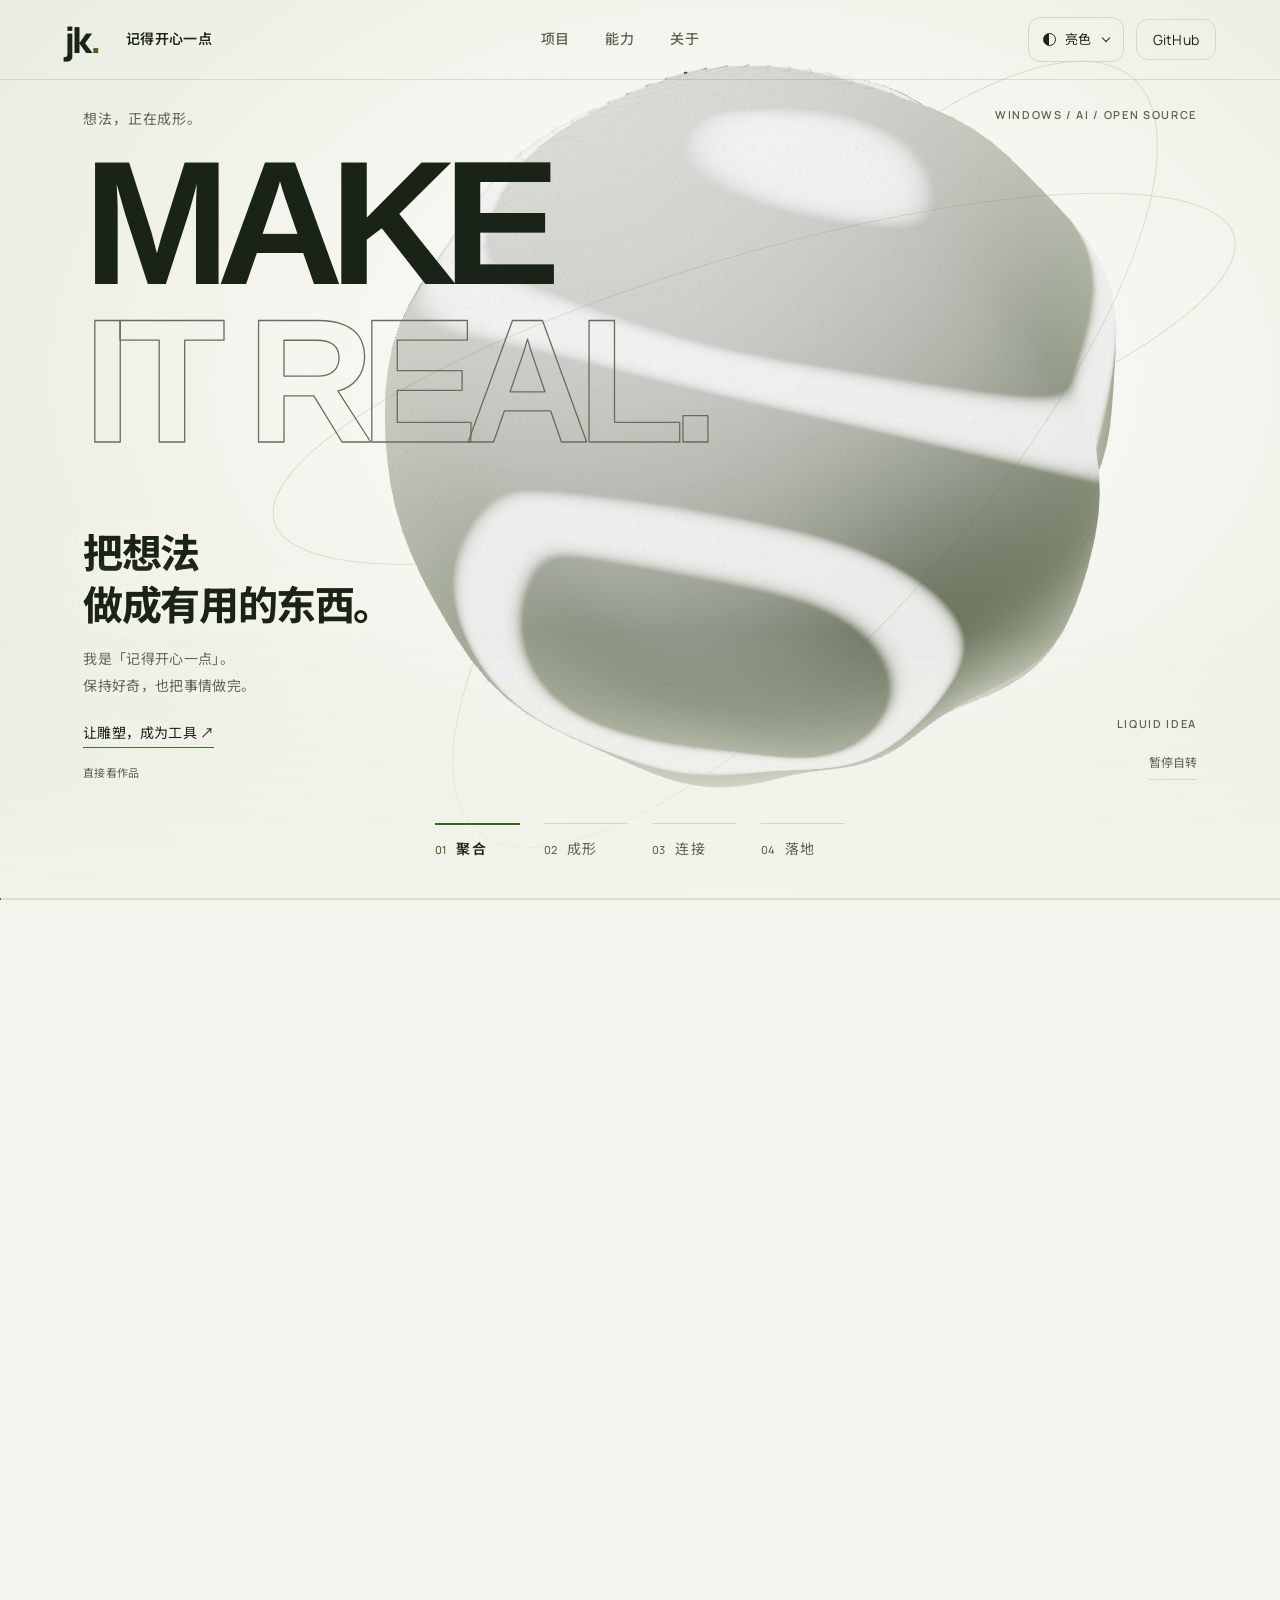
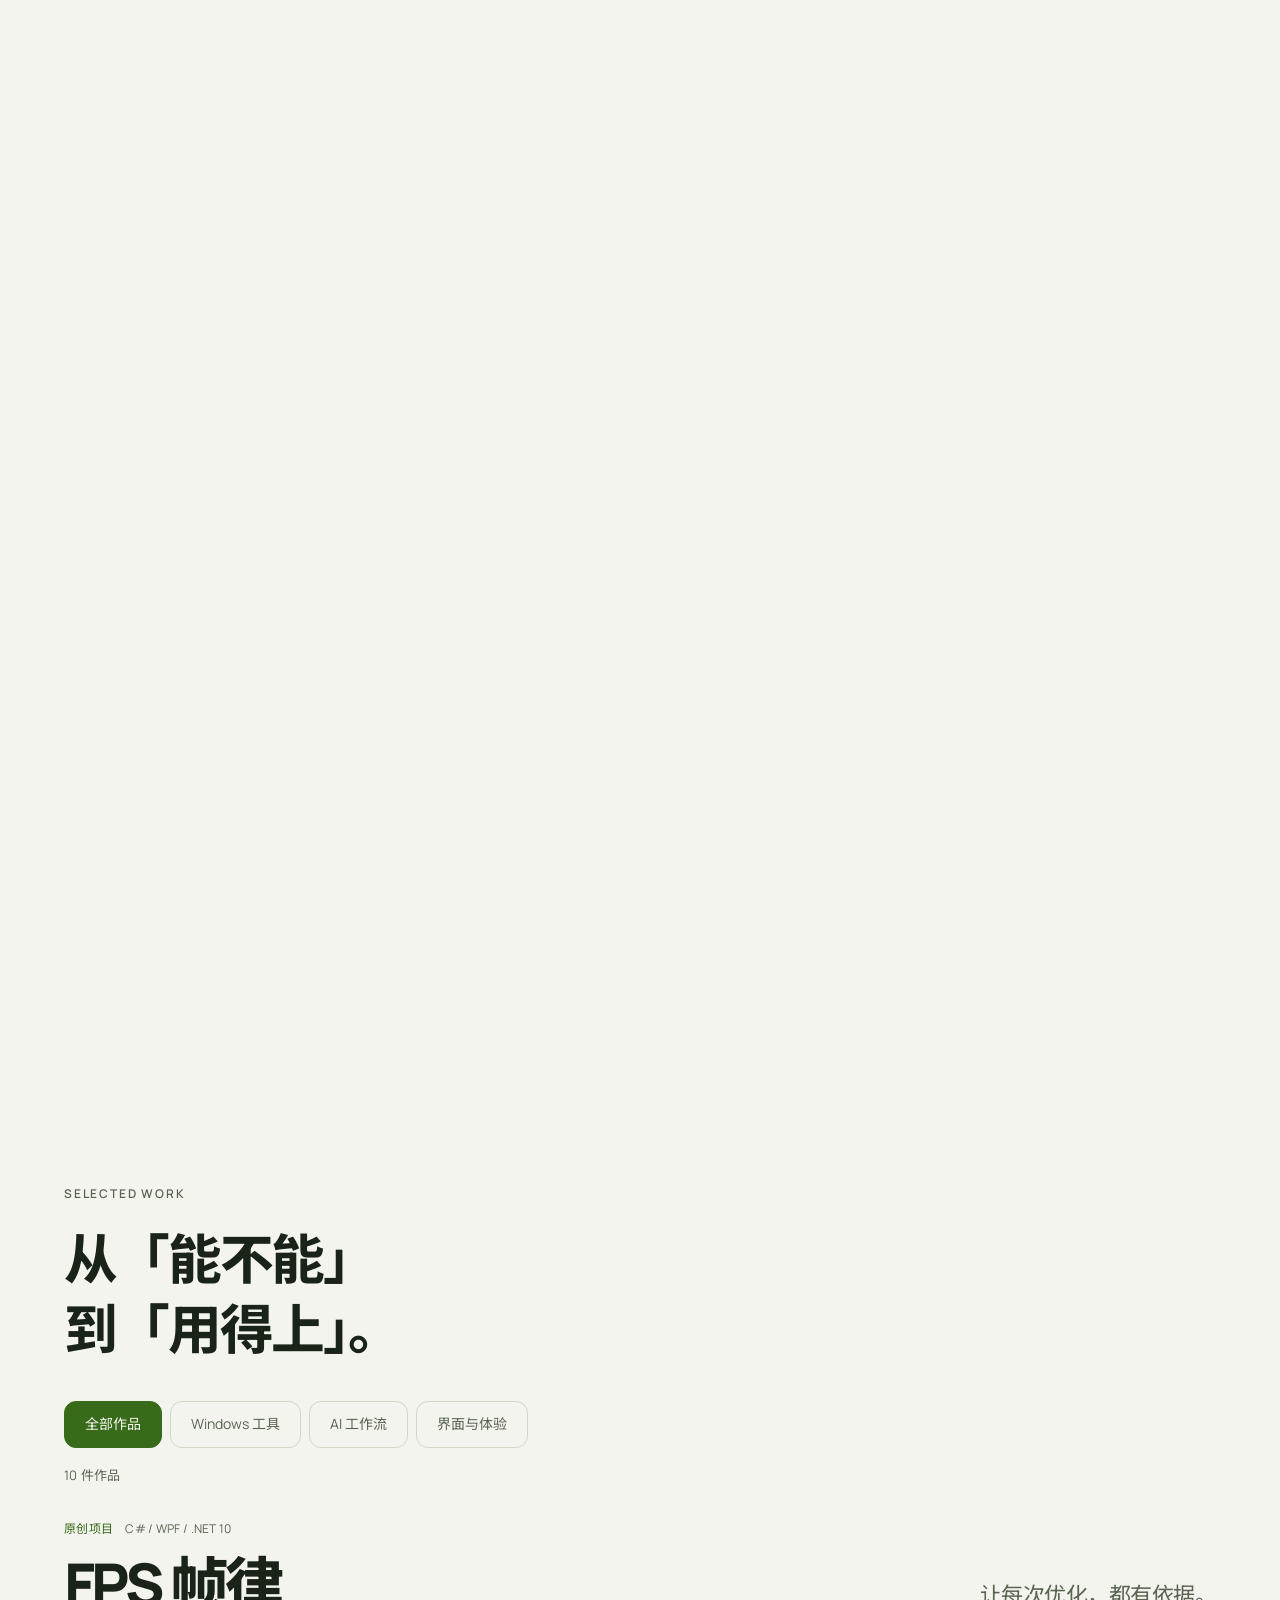
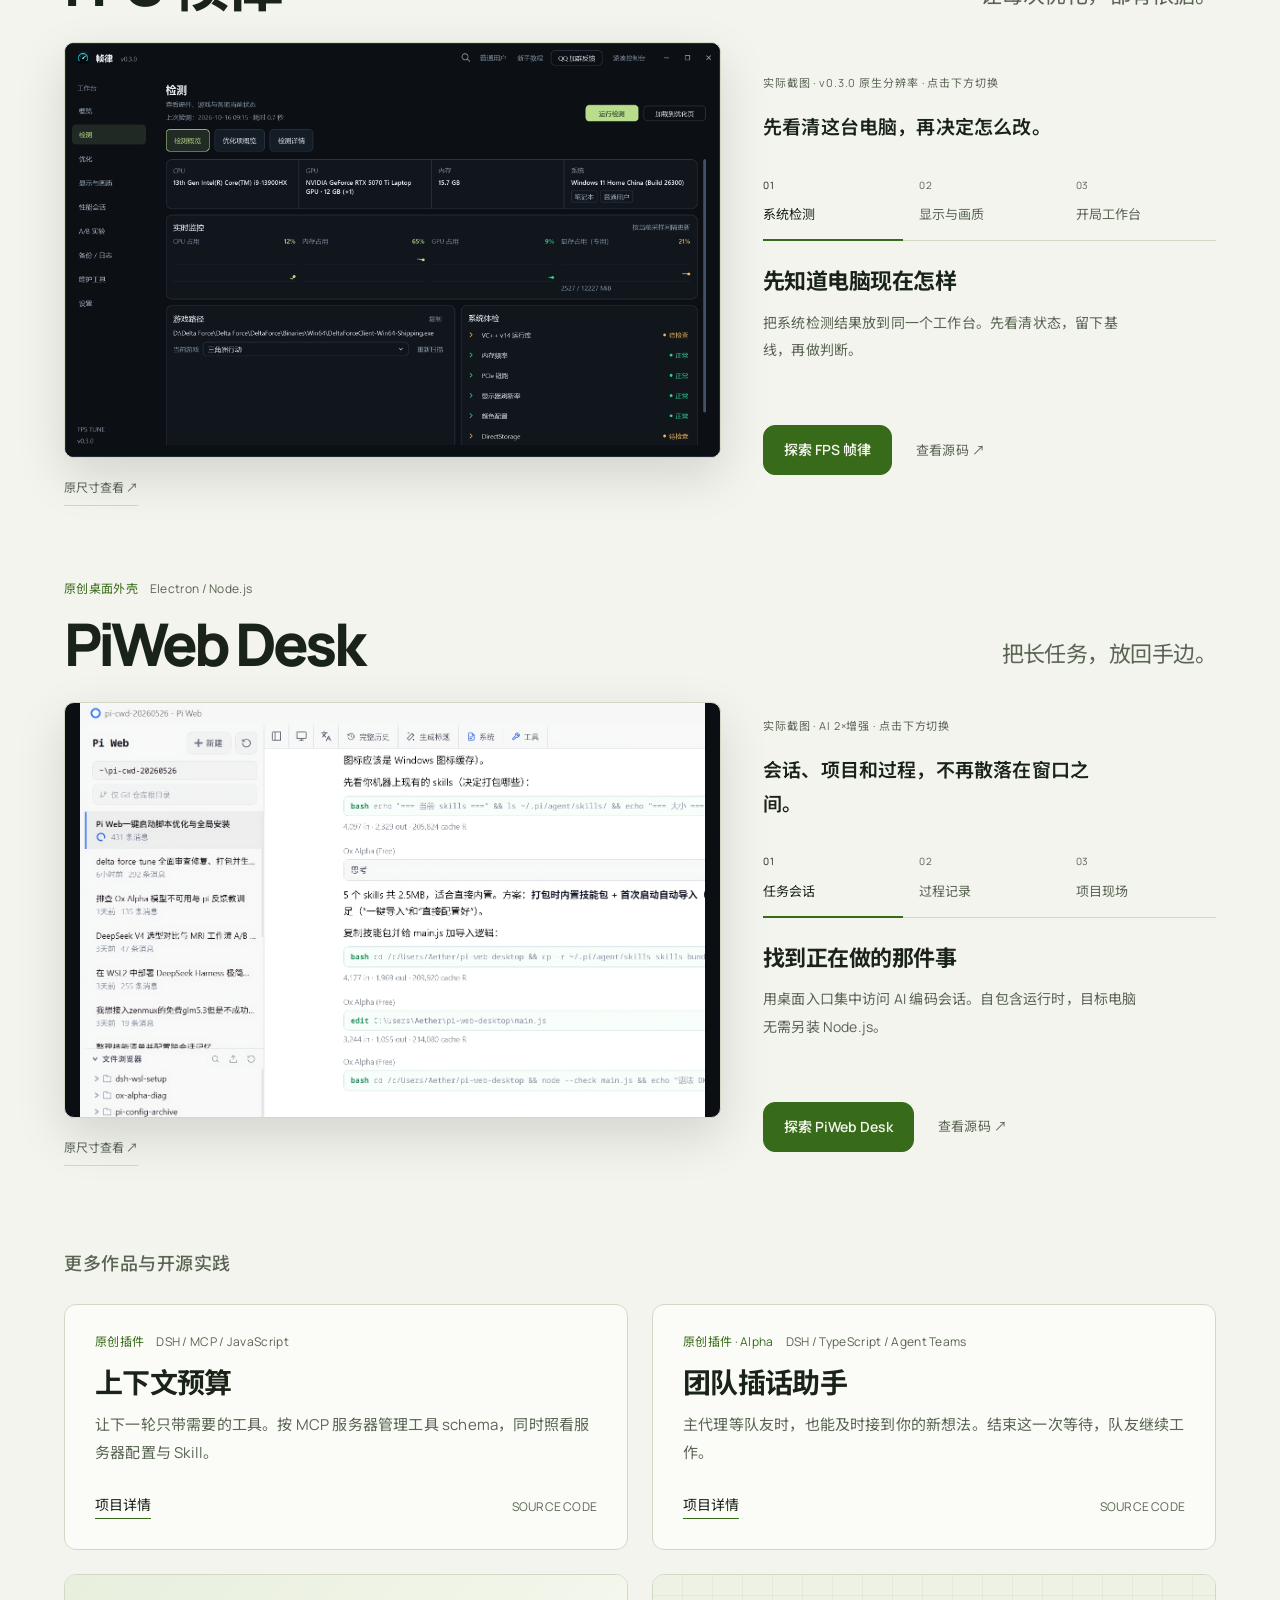
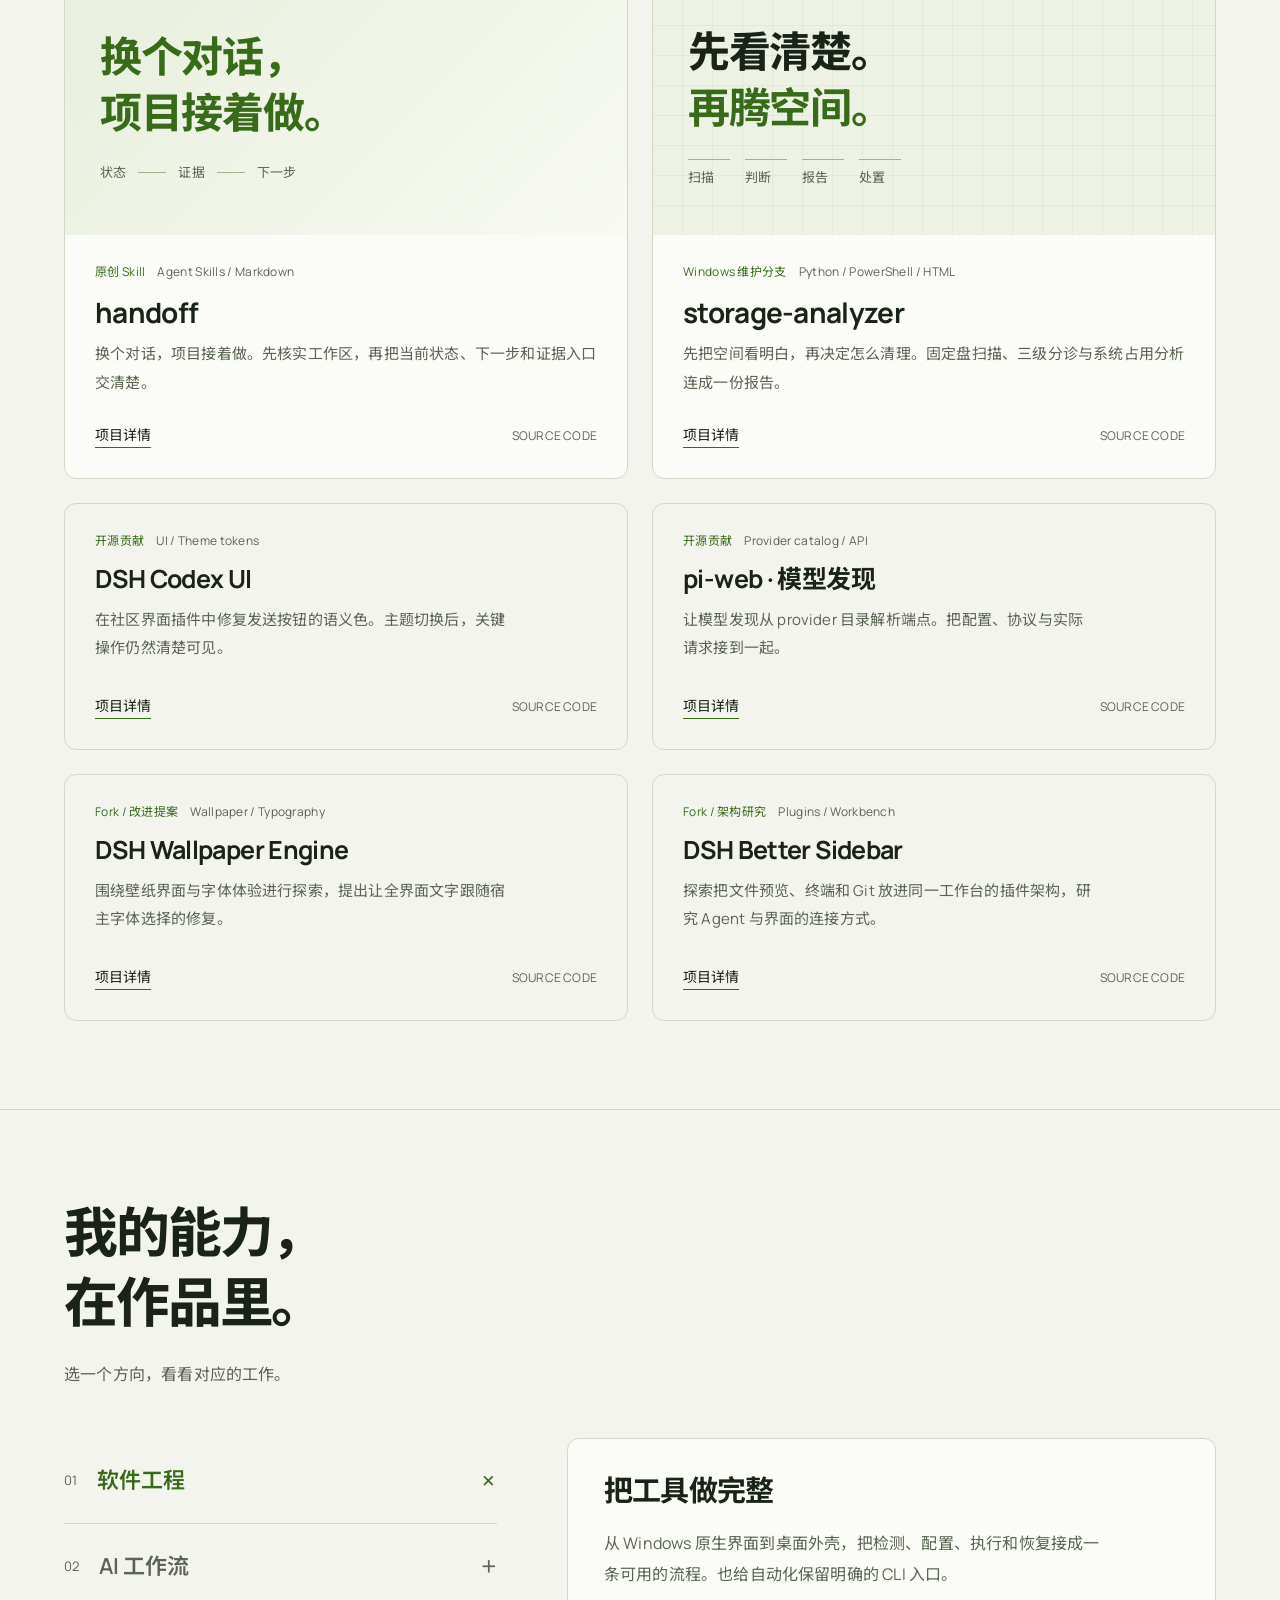
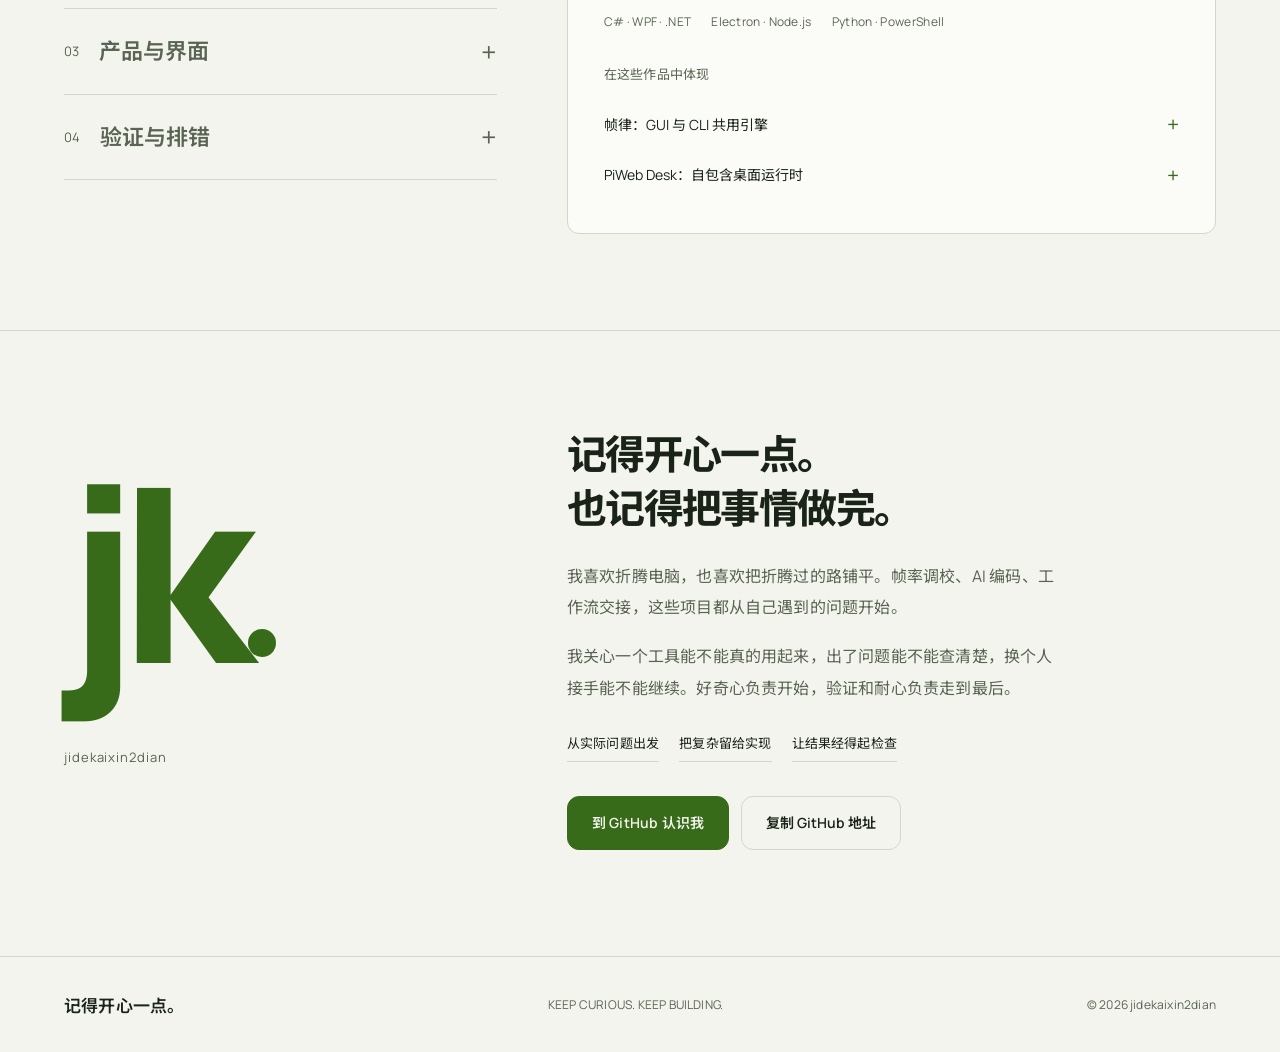
==== commit 66e584e4: "Add scroll-driven tool journeys and refresh current projects" ====
--- a/index.html
+++ b/index.html
@@ -38,7 +38,7 @@
   <header class="site-header">
     <a class="wordmark" href="#home" aria-label="记得开心一点，返回首页"><span class="mark" aria-hidden="true">jk<span class="brand-dot">.</span></span><span>记得开心一点</span></a>
     <nav aria-label="主导航"><a href="#work">项目</a><a href="#abilities">能力</a><a href="#about">关于</a></nav>
-    <div class="header-actions"><div class="theme-picker"><button id="theme-toggle" class="theme-toggle" aria-label="选择网站主题" aria-expanded="false" aria-controls="theme-menu"><span class="theme-swatch" aria-hidden="true"></span><span id="theme-label">亮色</span><span class="theme-chevron" aria-hidden="true"></span></button><div id="theme-menu" class="theme-menu" role="group" aria-label="网站主题" hidden><div class="theme-menu-heading"><span>外观</span><span>雕塑版</span></div><div class="theme-options"><button data-theme-choice="light" aria-pressed="true"><span class="theme-chip chip-light" aria-hidden="true"></span><span>亮色</span></button><button data-theme-choice="dark" aria-pressed="false"><span class="theme-chip chip-dark" aria-hidden="true"></span><span>暗色</span></button><button data-theme-choice="blueprint" aria-pressed="false"><span class="theme-chip chip-blueprint" aria-hidden="true"></span><span>蓝图</span></button></div><a class="style-switch" href="./studio.html"><span class="style-switch-copy"><strong>实作档案</strong><span>切换全新风格</span></span><span class="style-switch-arrow" aria-hidden="true">↗</span></a></div></div><a class="github-link" href="https://github.com/jidekaixin2dian" target="_blank" rel="noopener noreferrer">GitHub</a></div>
+    <div class="header-actions"><div class="theme-picker"><button id="theme-toggle" class="theme-toggle" aria-label="选择网站主题" aria-expanded="false" aria-controls="theme-menu"><span class="theme-swatch" aria-hidden="true"></span><span id="theme-label">亮色</span><span class="theme-chevron" aria-hidden="true"></span></button><div id="theme-menu" class="theme-menu" role="group" aria-label="网站主题" hidden><div class="theme-menu-heading"><span>外观</span><span>雕塑版</span></div><div class="theme-options"><button data-theme-choice="light" aria-pressed="true"><span class="theme-chip chip-light" aria-hidden="true"></span><span>亮色</span></button><button data-theme-choice="dark" aria-pressed="false"><span class="theme-chip chip-dark" aria-hidden="true"></span><span>暗色</span></button><button data-theme-choice="blueprint" aria-pressed="false"><span class="theme-chip chip-blueprint" aria-hidden="true"></span><span>蓝图</span></button></div><a class="journey-entry" href="./journey.html">让想法，成为工具 <span aria-hidden="true">↗</span></a><a class="style-switch" href="./studio.html"><span class="style-switch-copy"><strong>实作档案</strong><span>切换全新风格</span></span><span class="style-switch-arrow" aria-hidden="true">↗</span></a></div></div><a class="github-link" href="https://github.com/jidekaixin2dian" target="_blank" rel="noopener noreferrer">GitHub</a></div>
   </header>
   <main>
     <section class="scroll-story" id="home" aria-labelledby="hero-title">
@@ -47,8 +47,8 @@
         <div id="sculpture" class="sculpture" role="img" aria-label="随页面滚动变化的巨大三维雕塑：流体球体、环形结构、连接结与重新聚合的方体。"><canvas id="sculpture-fallback" aria-hidden="true"></canvas></div>
         <div class="scene-topline"><span>想法，正在成形。</span><span>WINDOWS / AI / OPEN SOURCE</span></div>
         <div class="blueprint-caption" aria-hidden="true"><span>IDEA → SYSTEM → REALITY</span><span>把好奇心，画成可用的结构。</span></div>
-        <div class="realization" aria-hidden="true"><div class="realization-screen"><img src="./fps-overview-2x.webp" alt="" width="1700" height="1075" decoding="async"></div><div class="realization-caption"><span>FPS 帧律</span><span>一个想法，已经可以用了。</span></div></div>
-        <div class="story-copy"><h2 id="story-title">把想法<br>做成有用的东西。</h2><p id="story-description">我是「记得开心一点」。<br>保持好奇，也把事情做完。</p><a class="story-link" href="#work">直接看作品</a></div>
+        <div class="realization" aria-hidden="true"><div class="realization-screen"><img src="./fps-v030-overview.webp" alt="" width="2040" height="1290" decoding="async"></div><div class="realization-caption"><span>FPS 帧律</span><span>一个想法，已经可以用了。</span></div></div>
+        <div class="story-copy"><h2 id="story-title">把想法<br>做成有用的东西。</h2><p id="story-description">我是「记得开心一点」。<br>保持好奇，也把事情做完。</p><a class="story-link" href="./journey.html">让雕塑，成为工具 ↗</a><a class="story-link direct-work" href="#work">直接看作品</a></div>
         <div class="story-aside"><span id="shape-label">LIQUID IDEA</span><button id="motion-toggle" aria-pressed="false">暂停自转</button></div>
         <div class="story-navigation" aria-label="探索雕塑的四个阶段"><button data-phase="0" class="active" aria-label="聚合" aria-pressed="true"><span class="phase-number" aria-hidden="true">01</span><span>聚合</span></button><button data-phase="1" aria-label="成形" aria-pressed="false"><span class="phase-number" aria-hidden="true">02</span><span>成形</span></button><button data-phase="2" aria-label="连接" aria-pressed="false"><span class="phase-number" aria-hidden="true">03</span><span>连接</span></button><button data-phase="3" aria-label="落地" aria-pressed="false"><span class="phase-number" aria-hidden="true">04</span><span>落地</span></button></div>
         <div class="story-progress" aria-hidden="true"><div id="story-progress-fill"></div></div>
--- a/typography.css
+++ b/typography.css
@@ -30,6 +30,9 @@
 .about-signature{gap:24px}
 .oversize-mark{font-family:"Manrope",sans-serif;font-weight:800;letter-spacing:-.07em;line-height:1.2;margin-left:0;padding-bottom:.03em;white-space:nowrap}
 .signature-dot{display:inline-block;width:.115em;height:.115em;margin-left:.045em;margin-bottom:.025em;border-radius:50%;background:var(--accent);font-size:1em;line-height:0;overflow:hidden;color:transparent;vertical-align:baseline}
+.journey-entry{display:flex;justify-content:space-between;gap:20px;font-size:13px;border-top:1px solid var(--line);padding:17px 7px 10px;margin-top:13px;color:var(--ink)}
+.journey-entry span{color:var(--accent)}
+.story-link.direct-work{display:block;width:max-content;margin-top:12px;font-size:11px;color:var(--muted);border-color:transparent}
 .about-signature .mono{margin-left:0}
 .story-navigation,[data-theme] .story-navigation{width:410px;display:grid;grid-template-columns:repeat(4,minmax(0,1fr));gap:24px;padding:0;background:transparent;border:0;border-radius:0;box-shadow:none;bottom:29px}
 .story-navigation button{position:relative;display:flex;align-items:center;justify-content:flex-start;gap:10px;min-height:48px;padding:13px 0 8px;border-radius:0;background:none;font-size:14px;letter-spacing:.08em;color:var(--muted)}
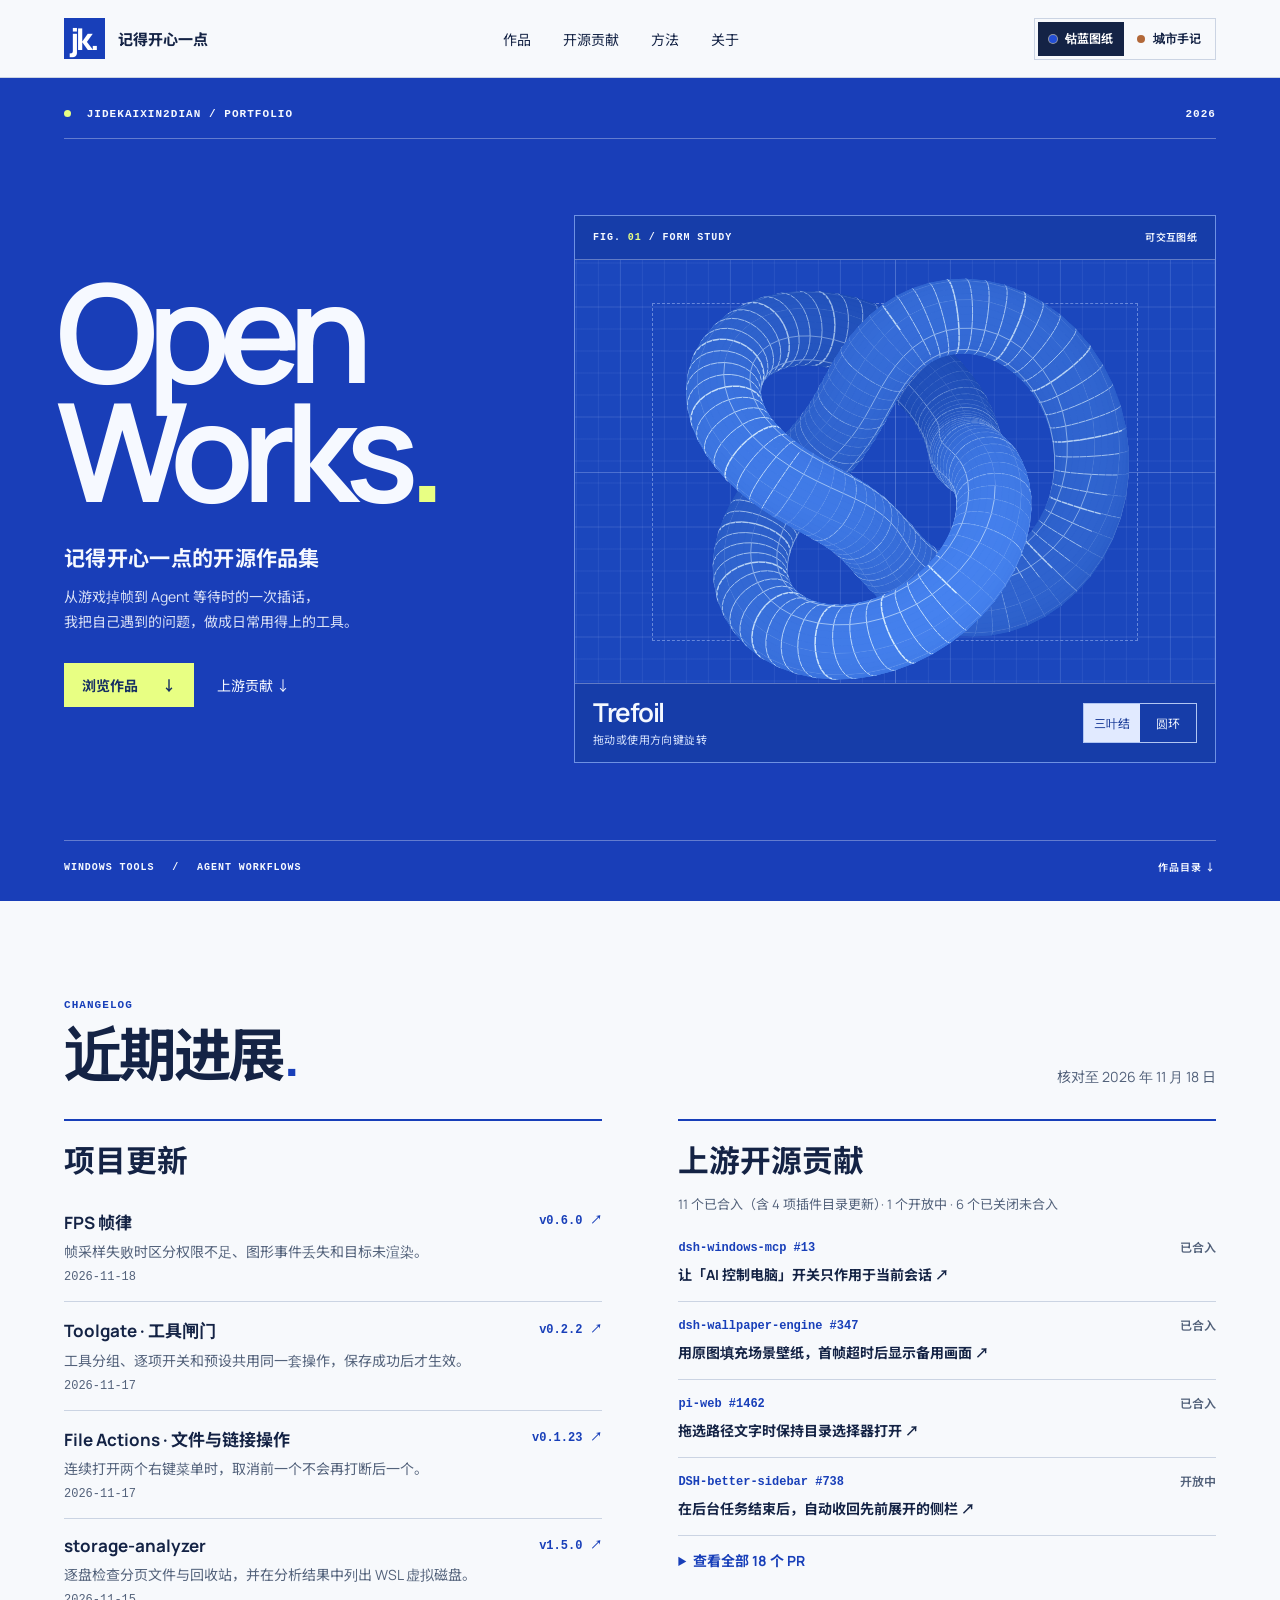
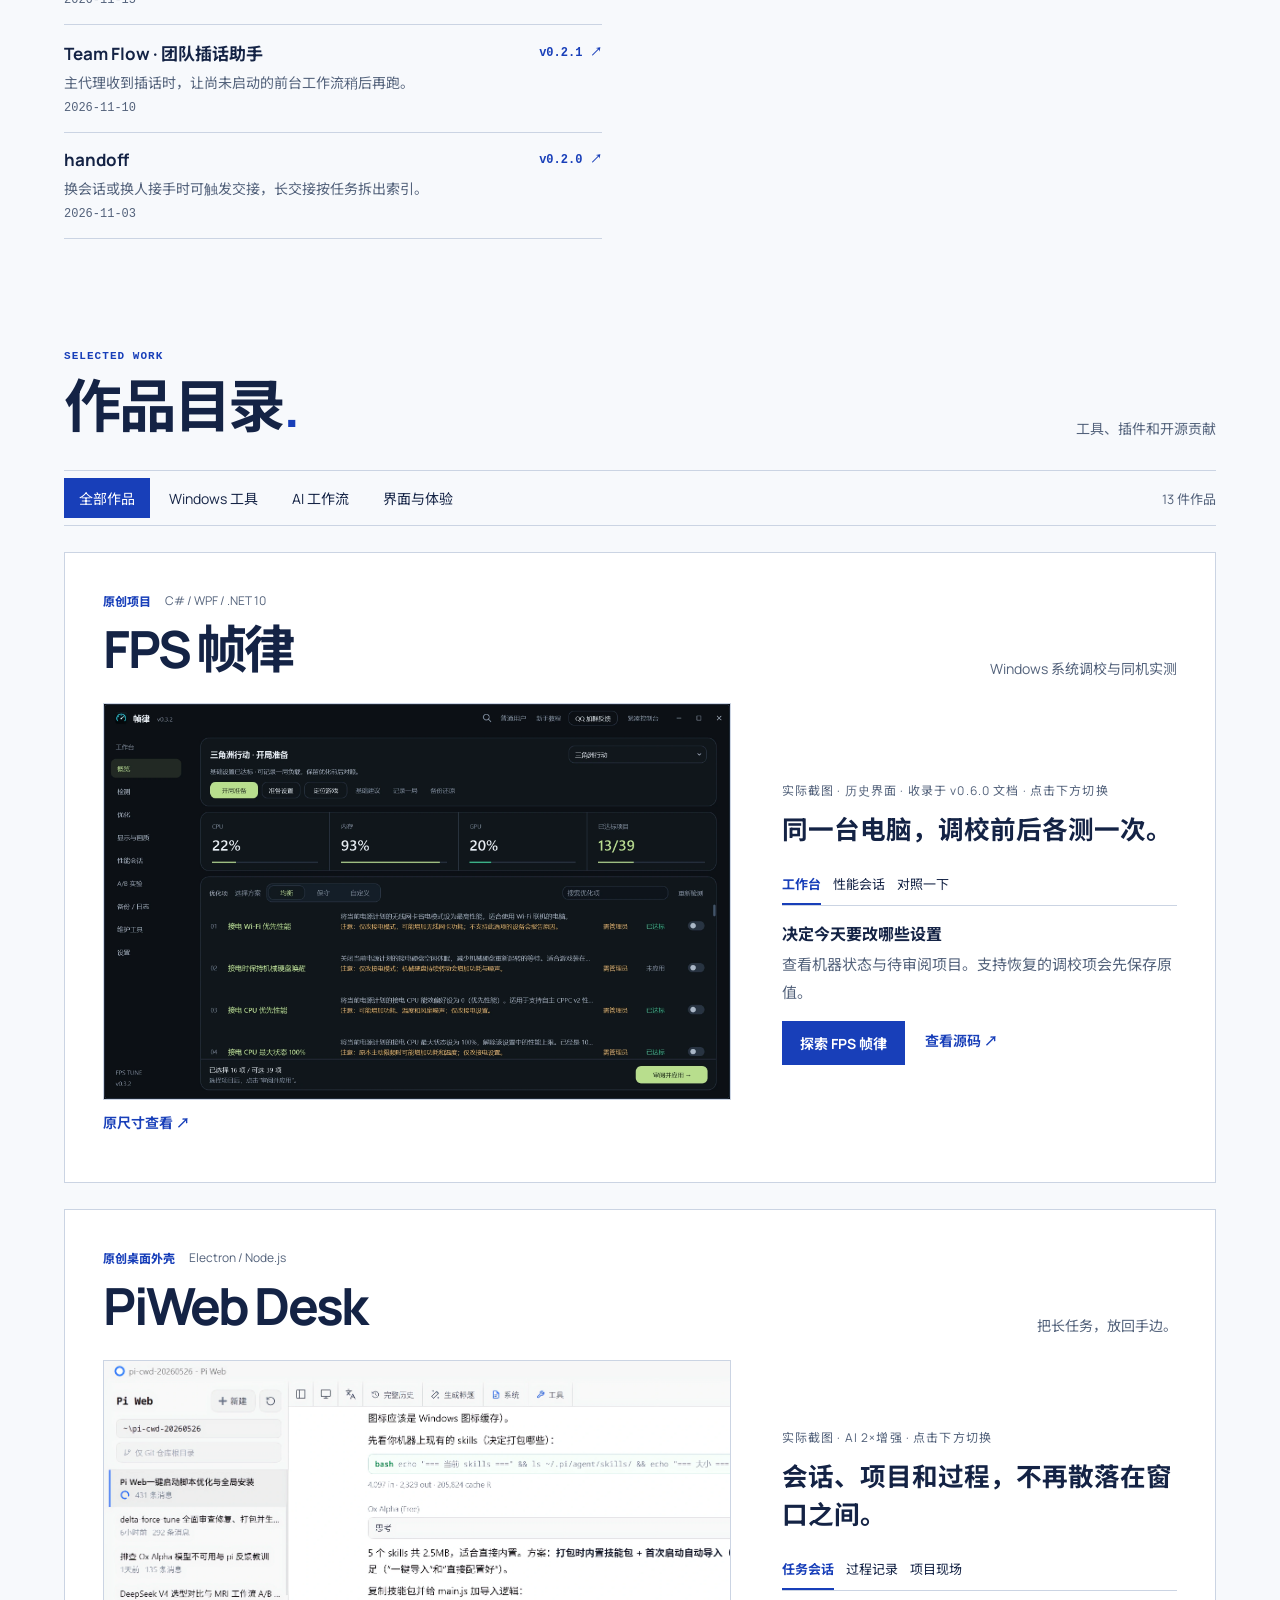
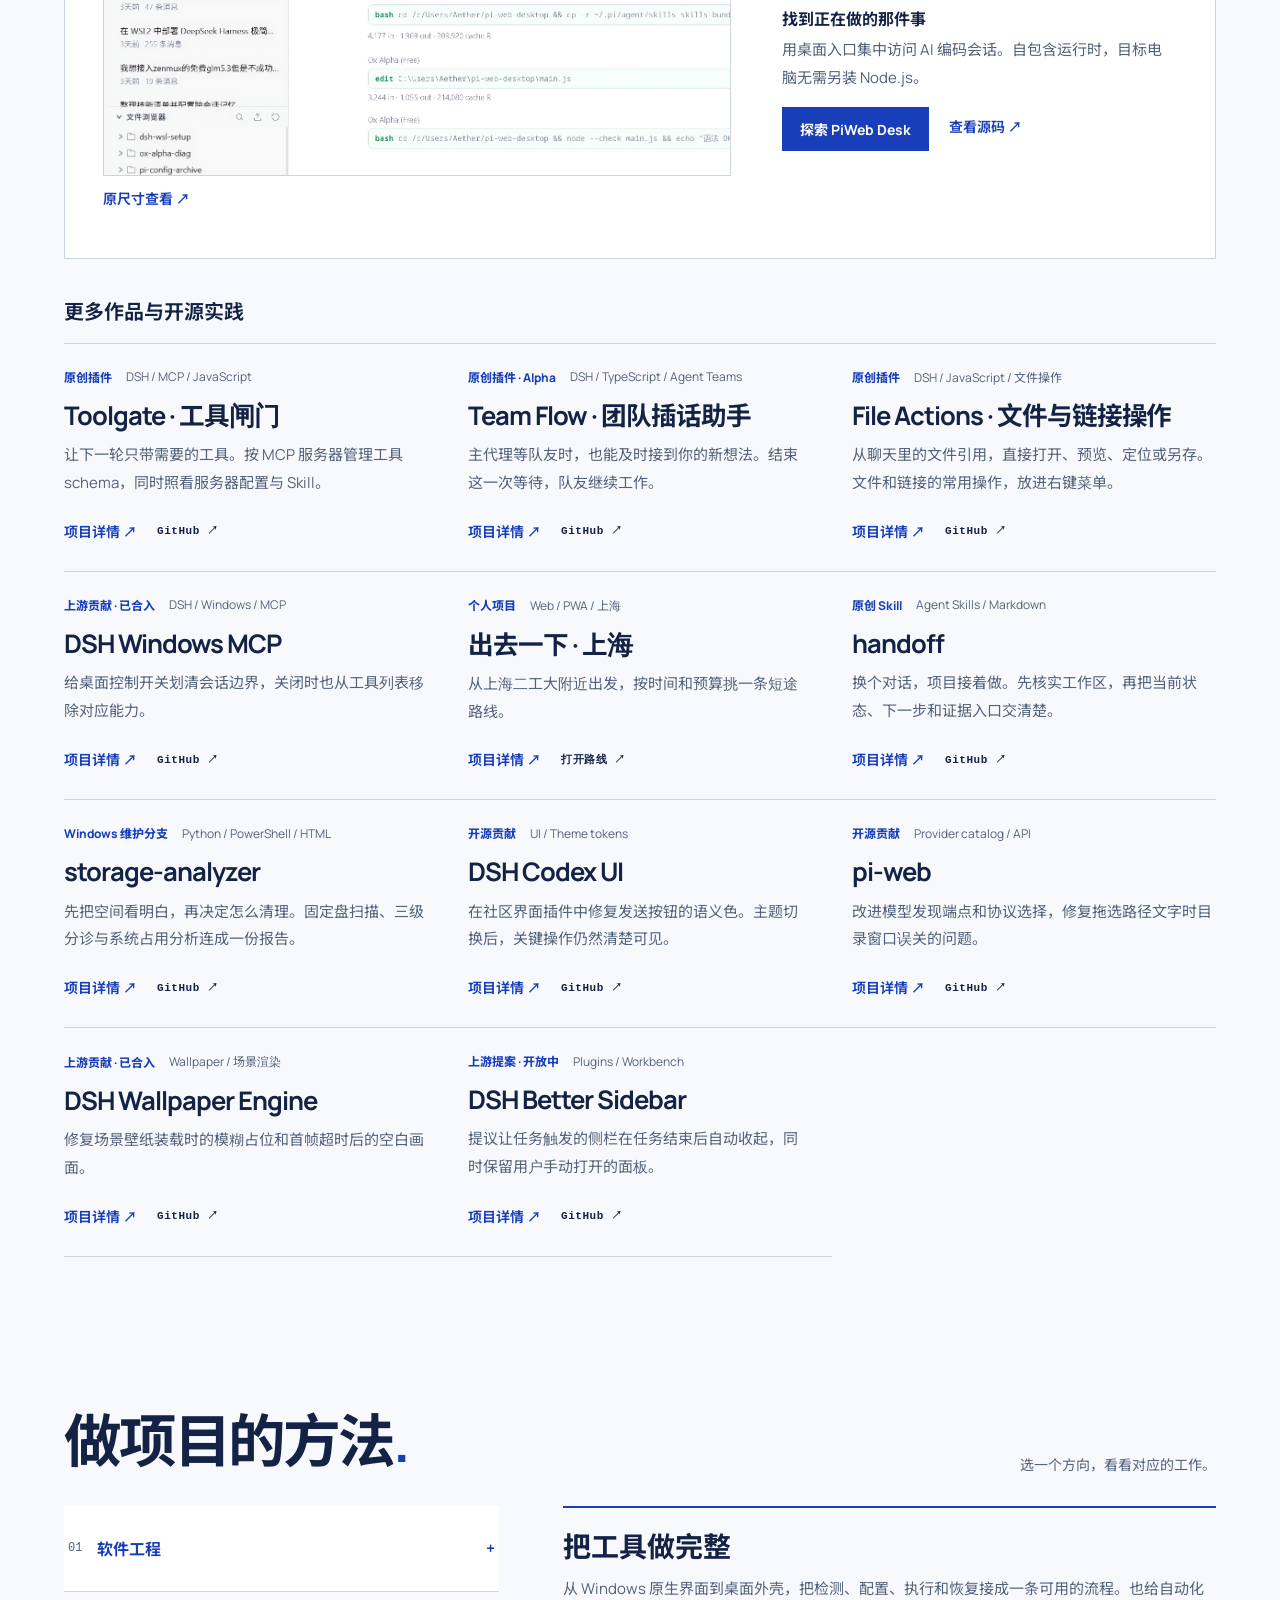
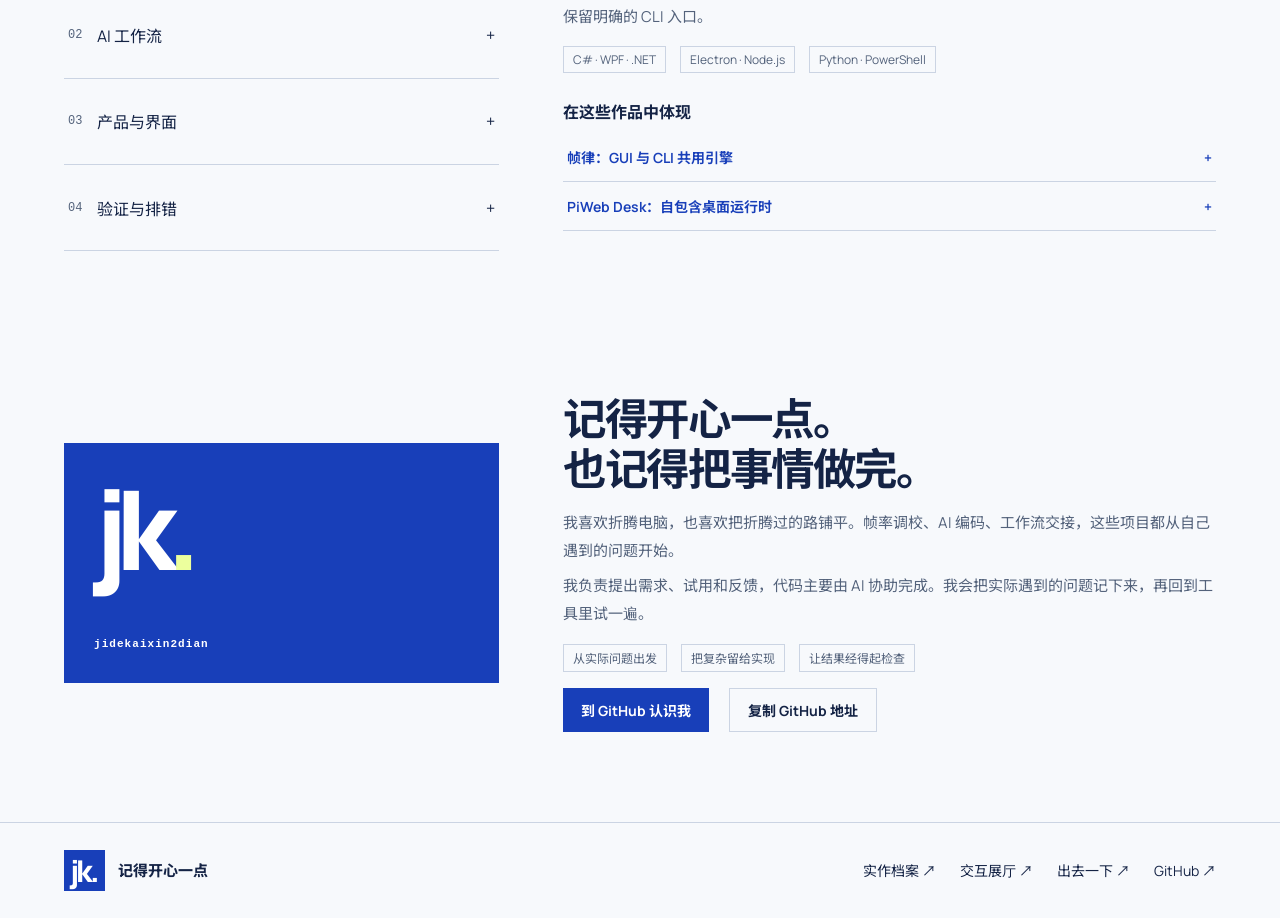
==== commit 5cfa4c0f: "Rebuild portfolio editions and document verified project and upstream activity" ====
--- a/index.html
+++ b/index.html
@@ -1,71 +1,77 @@
 <!doctype html>
-<html lang="zh-CN" data-theme="light">
+<html lang="zh-CN" data-theme="blueprint" data-type="software">
 <head>
   <meta charset="utf-8">
   <meta name="viewport" content="width=device-width, initial-scale=1">
-  <meta name="theme-color" content="#f3f4ed">
-  <title>记得开心一点 · 把想法做成有用的东西</title>
-  <meta name="description" content="记得开心一点的个人作品实验室。探索帧律、PiWeb Desk、handoff、Windows 工具与 AI Agent 工作流，以及开源界面贡献。">
+  <meta name="theme-color" content="#193eb8">
+  <meta name="page-type" content="software"><meta name="site-kind" content="software">
+  <title>记得开心一点 · 开源作品集</title>
+  <meta name="description" content="记得开心一点的个人作品集。翻看 FPS 帧律、DSH 插件和 Windows 工具的真实界面，也可以跟着《出去一下》走走上海。">
   <link rel="canonical" href="https://jidekaixin2dian.github.io/">
-  <meta property="og:type" content="website">
-  <meta property="og:locale" content="zh_CN">
-  <meta property="og:title" content="记得开心一点 · 把想法做成有用的东西">
-  <meta property="og:description" content="从一个想法，到真的用得上的工具。Windows 软件、AI 工作流与开源作品。">
-  <meta property="og:url" content="https://jidekaixin2dian.github.io/">
-  <meta property="og:image" content="https://jidekaixin2dian.github.io/share-cover.png">
-  <meta property="og:image:width" content="1200">
-  <meta property="og:image:height" content="630">
-  <meta name="twitter:card" content="summary_large_image">
-  <meta name="twitter:image" content="https://jidekaixin2dian.github.io/share-cover.png">
-  <link rel="icon" type="image/svg+xml" href="data:image/svg+xml,%3Csvg xmlns='http://www.w3.org/2000/svg' viewBox='0 0 64 64'%3E%3Crect width='64' height='64' rx='12' fill='%23c8f663'/%3E%3Ctext x='8' y='45' font-family='Arial,sans-serif' font-size='39' font-weight='700' fill='%23111311'%3Ejk.%3C/text%3E%3C/svg%3E">
+  <meta property="og:type" content="website"><meta property="og:locale" content="zh_CN">
+  <meta property="og:title" content="记得开心一点 · 开源作品集"><meta property="og:description" content="Windows 工具、AI 工作流，还有一份给上海散步者的短途路线手记。">
+  <meta property="og:url" content="https://jidekaixin2dian.github.io/"><meta property="og:image" content="https://jidekaixin2dian.github.io/share-cover.png">
+  <meta property="og:image:width" content="1200"><meta property="og:image:height" content="630">
+  <meta name="twitter:card" content="summary_large_image"><meta name="twitter:image" content="https://jidekaixin2dian.github.io/share-cover.png">
+  <link rel="icon" href="./mark.svg">
   <script src="./theme.js"></script>
-  <link rel="stylesheet" href="./style.css">
-  <link rel="stylesheet" href="./experience.css">
-  <link rel="stylesheet" href="./themes.css">
   <link rel="preload" href="./fonts/manrope-latin.woff2" as="font" type="font/woff2" crossorigin>
-  <link rel="preload" href="./fonts/jk-text.woff2" as="font" type="font/woff2" crossorigin>
-  <link rel="stylesheet" href="./typography.css">
-  <link rel="stylesheet" href="./showcase.css">
-  <link rel="stylesheet" href="./blueprint.css">
-  <link rel="stylesheet" href="./image-viewer.css">
-  <script src="./projects.js" defer></script>
-  <script src="./image-viewer.js" defer></script>
-  <script src="./site.js" defer></script>
-  <script src="./morph.js" type="module"></script>
+  <link rel="stylesheet" href="./portfolio.css"><link rel="stylesheet" href="./image-viewer.css">
+  <script src="./projects.js" defer></script><script src="./activity.js" defer></script><script src="./activity-view.js" defer></script><script src="./image-viewer.js" defer></script>
+  <script src="./site.js" defer></script><script src="./plate.js" defer></script>
 </head>
 <body>
-  <a class="skip-link" href="#work">跳到项目</a>
-  <header class="site-header">
-    <a class="wordmark" href="#home" aria-label="记得开心一点，返回首页"><span class="mark" aria-hidden="true">jk<span class="brand-dot">.</span></span><span>记得开心一点</span></a>
-    <nav aria-label="主导航"><a href="#work">项目</a><a href="#abilities">能力</a><a href="#about">关于</a></nav>
-    <div class="header-actions"><div class="theme-picker"><button id="theme-toggle" class="theme-toggle" aria-label="选择网站主题" aria-expanded="false" aria-controls="theme-menu"><span class="theme-swatch" aria-hidden="true"></span><span id="theme-label">亮色</span><span class="theme-chevron" aria-hidden="true"></span></button><div id="theme-menu" class="theme-menu" role="group" aria-label="网站主题" hidden><div class="theme-menu-heading"><span>外观</span><span>雕塑版</span></div><div class="theme-options"><button data-theme-choice="light" aria-pressed="true"><span class="theme-chip chip-light" aria-hidden="true"></span><span>亮色</span></button><button data-theme-choice="dark" aria-pressed="false"><span class="theme-chip chip-dark" aria-hidden="true"></span><span>暗色</span></button><button data-theme-choice="blueprint" aria-pressed="false"><span class="theme-chip chip-blueprint" aria-hidden="true"></span><span>蓝图</span></button></div><a class="journey-entry" href="./journey.html">让想法，成为工具 <span aria-hidden="true">↗</span></a><a class="style-switch" href="./studio.html"><span class="style-switch-copy"><strong>实作档案</strong><span>切换全新风格</span></span><span class="style-switch-arrow" aria-hidden="true">↗</span></a></div></div><a class="github-link" href="https://github.com/jidekaixin2dian" target="_blank" rel="noopener noreferrer">GitHub</a></div>
-  </header>
+  <a class="skip-link" href="#work">跳到作品目录</a>
+  <header class="mast" id="home"><div class="wrap mast-inner">
+    <a class="brand" href="#home"><b aria-hidden="true">jk.</b><span>记得开心一点</span></a>
+    <nav aria-label="主导航"><a href="#work">作品</a><a href="#contributions">开源贡献</a><a href="#abilities">方法</a><a href="#about">关于</a></nav>
+    <div class="editions" role="group" aria-label="网站风格">
+      <button data-theme-choice="blueprint" aria-pressed="true"><i></i>钴蓝图纸</button>
+      <button data-theme-choice="fieldnotes" aria-pressed="false"><i></i>城市手记</button>
+    </div>
+  </div></header>
   <main>
-    <section class="scroll-story" id="home" aria-labelledby="hero-title">
-      <div class="story-stage">
-        <div class="scene-headline"><h1 id="hero-title" aria-label="MAKE IT REAL.">MAKE<br><span class="hero-outline" aria-hidden="true"><span class="hero-outline-source">IT REAL.</span><svg xmlns="http://www.w3.org/2000/svg" aria-hidden="true" focusable="false"><text x="0" y="0" dominant-baseline="text-before-edge">IT REAL.</text></svg></span></h1></div>
-        <div id="sculpture" class="sculpture" role="img" aria-label="随页面滚动变化的巨大三维雕塑：流体球体、环形结构、连接结与重新聚合的方体。"><canvas id="sculpture-fallback" aria-hidden="true"></canvas></div>
-        <div class="scene-topline"><span>想法，正在成形。</span><span>WINDOWS / AI / OPEN SOURCE</span></div>
-        <div class="blueprint-caption" aria-hidden="true"><span>IDEA → SYSTEM → REALITY</span><span>把好奇心，画成可用的结构。</span></div>
-        <div class="realization" aria-hidden="true"><div class="realization-screen"><img src="./fps-v030-overview.webp" alt="" width="2040" height="1290" decoding="async"></div><div class="realization-caption"><span>FPS 帧律</span><span>一个想法，已经可以用了。</span></div></div>
-        <div class="story-copy"><h2 id="story-title">把想法<br>做成有用的东西。</h2><p id="story-description">我是「记得开心一点」。<br>保持好奇，也把事情做完。</p><a class="story-link" href="./journey.html">让雕塑，成为工具 ↗</a><a class="story-link direct-work" href="#work">直接看作品</a></div>
-        <div class="story-aside"><span id="shape-label">LIQUID IDEA</span><button id="motion-toggle" aria-pressed="false">暂停自转</button></div>
-        <div class="story-navigation" aria-label="探索雕塑的四个阶段"><button data-phase="0" class="active" aria-label="聚合" aria-pressed="true"><span class="phase-number" aria-hidden="true">01</span><span>聚合</span></button><button data-phase="1" aria-label="成形" aria-pressed="false"><span class="phase-number" aria-hidden="true">02</span><span>成形</span></button><button data-phase="2" aria-label="连接" aria-pressed="false"><span class="phase-number" aria-hidden="true">03</span><span>连接</span></button><button data-phase="3" aria-label="落地" aria-pressed="false"><span class="phase-number" aria-hidden="true">04</span><span>落地</span></button></div>
-        <div class="story-progress" aria-hidden="true"><div id="story-progress-fill"></div></div>
+    <section class="hero" aria-labelledby="hero-title" data-enter>
+      <div class="wrap">
+        <div class="folio-line"><span><i></i> JIDEKAIXIN2DIAN / PORTFOLIO</span><span>2026</span></div>
+        <div class="hero-spread">
+          <div class="hero-copy">
+            <h1 id="hero-title"><span class="blue-only" lang="en">Open<br> Works<span class="stop">.</span></span><span class="field-only" lang="en">Field<br> <em>Notes.</em></span></h1>
+            <p class="hero-sub blue-only">记得开心一点的开源作品集</p>
+            <p class="hero-sub field-only">记得开心一点的城市手记</p>
+            <p class="deck blue-only">从游戏掉帧到 Agent 等待时的一次插话，<br>我把自己遇到的问题，做成日常用得上的工具。</p>
+            <p class="deck field-only">有时做工具，有时出门走走。<br>《出去一下》收录了从上海出发的短途散步路线。</p>
+            <div class="hero-actions"><a href="#work" class="cta blue-only">浏览作品 <span>↓</span></a><a href="./go/" class="cta field-only">打开《出去一下》 <span>↗</span></a><a href="#work" class="quiet field-only">浏览作品 ↓</a><a href="#contributions" class="quiet blue-only">上游贡献 ↓</a></div>
+          </div>
+          <div class="plate blue-only">
+            <div class="plate-top"><span>FIG. <b id="plate-number">01</b> / FORM STUDY</span><span>可交互图纸</span></div>
+            <div class="drawing"><div class="register" aria-hidden="true"></div><img class="still" src="./images/trefoil.webp" alt="" width="960" height="560"><canvas id="plate-canvas" tabindex="0" role="img" aria-label="三叶结三维线稿，使用方向键旋转"></canvas></div>
+            <div class="plate-foot"><div><strong id="plate-name">Trefoil</strong><small>拖动或使用方向键旋转</small></div><div class="shape-controls" role="group" aria-label="选择图形"><button data-shape="0" aria-pressed="true">三叶结</button><button data-shape="1" aria-pressed="false">圆环</button></div></div>
+          </div>
+          <div class="photograph field-only">
+            <div class="photo-frame"><img src="./go/assets/qibao-Bn3R9dI2.webp" alt="上海七宝老镇街巷，摄于 2013 年" width="1000" height="750"></div>
+            <div class="photo-line"><span>上海 · 七宝老镇</span><a href="./go/">翻开路线 ↗</a></div>
+          </div>
+        </div>
+        <div class="hero-foot"><span class="blue-only">WINDOWS TOOLS　 /　 AGENT WORKFLOWS</span><span class="field-only">SHANGHAI　 /　 WALKING NOTES</span><a href="#work">作品目录 ↓</a></div>
       </div>
     </section>
-    <section class="work shell" id="work" aria-labelledby="work-title">
-      <div class="section-heading"><p class="eyebrow">SELECTED WORK</p><h2 id="work-title">从「能不能」<br>到「用得上」。</h2></div>
-      <div class="filter-group" aria-label="按领域筛选项目"><button class="filter active" data-filter="all" aria-pressed="true">全部作品</button><button class="filter" data-filter="windows" aria-pressed="false">Windows 工具</button><button class="filter" data-filter="agent" aria-pressed="false">AI 工作流</button><button class="filter" data-filter="interface" aria-pressed="false">界面与体验</button></div>
-      <p class="result-count" id="result-count" role="status" aria-live="polite"></p>
-      <div id="featured-projects" class="featured-projects"></div>
-      <h3 class="collection-heading" id="collection-heading">更多作品与开源实践</h3>
-      <div id="projects" class="project-grid"></div>
+    <section class="activity wrap" id="contributions" aria-labelledby="activity-title">
+      <div class="section-heading"><div><span class="kicker">CHANGELOG</span><h2 id="activity-title">近期进展<span>.</span></h2></div><p>核对至 <time datetime="2026-11-18">2026 年 11 月 18 日</time></p></div>
+      <div class="activity-columns"><div><h3>项目更新</h3><div id="release-list"></div></div>
+      <div><h3>上游开源贡献</h3><p id="pr-count"></p><div id="pr-highlights"></div><details id="pr-archive"><summary>完整 PR 记录</summary><div id="pr-list"></div></details></div></div>
+    </section>
+    <section class="work wrap" id="work" aria-labelledby="work-title">
+      <div class="section-heading"><div><span class="kicker">SELECTED WORK</span><h2 id="work-title">作品目录<span>.</span></h2></div><p>工具、插件和开源贡献</p></div>
+      <div class="filter-bar"><div class="filter-group" role="group" aria-label="按领域筛选项目"><button class="filter active" data-filter="all" aria-pressed="true">全部作品</button><button class="filter" data-filter="windows" aria-pressed="false">Windows 工具</button><button class="filter" data-filter="agent" aria-pressed="false">AI 工作流</button><button class="filter" data-filter="interface" aria-pressed="false">界面与体验</button></div><p id="result-count" role="status"></p></div>
+      <div id="featured-projects"></div><h3 id="collection-heading">更多作品与开源实践</h3><div id="projects" class="project-grid"></div>
+      <noscript><p>可以直接在 <a href="https://github.com/jidekaixin2dian">GitHub</a> 浏览项目与发行记录。</p></noscript>
     </section>
     <div id="extended-content"></div>
   </main>
-  <footer class="shell"><a class="footer-brand" href="#home">记得开心一点。</a><span>KEEP CURIOUS. KEEP BUILDING.</span><span>© 2026 jidekaixin2dian</span></footer>
-  <dialog id="project-dialog" aria-labelledby="dialog-title"><div class="dialog-top"><span class="mono">PROJECT NOTES</span><div class="dialog-tools"><button id="share-project" class="text-button">复制作品链接</button><button id="dialog-close" class="close-button" aria-label="关闭项目详情">关闭 ×</button></div></div><div id="dialog-content"></div></dialog>
-  <div class="toast" id="toast" role="status" aria-live="polite"></div>
-</body>
-</html>
+  <footer class="wrap"><div class="footer-links"><a class="brand" href="#home"><b>jk.</b>记得开心一点</a><a href="./studio.html">实作档案 ↗</a><a href="./journey.html">交互展厅 ↗</a><a href="./go/">出去一下 ↗</a><a href="https://github.com/jidekaixin2dian">GitHub ↗</a></div>
+    <p class="field-only credits">七宝照片 © Fabio Achilli，2013 · <a href="https://commons.wikimedia.org/wiki/File:Qibao_Old_Town,_Shanghai,_China_(9740731704).jpg">原图</a> · <a href="https://creativecommons.org/licenses/by/2.0/">CC BY 2.0</a></p>
+  </footer>
+  <dialog id="project-dialog" aria-labelledby="dialog-title"><div class="dialog-top"><span class="kicker">PROJECT NOTES</span><div><button id="share-project">复制作品链接</button><button id="dialog-close" aria-label="关闭项目详情">关闭 ×</button></div></div><div id="dialog-content"></div></dialog>
+  <div class="toast" id="toast" role="status"></div>
+</body></html>
--- a/portfolio.css
+++ b/portfolio.css
@@ -0,0 +1,142 @@
+@font-face{font-family:Manrope;src:url(./fonts/manrope-latin.woff2) format("woff2");font-weight:200 800;font-display:swap}
+@font-face{font-family:JK;src:url(./fonts/jk-text.woff2) format("woff2");font-weight:100 900;font-display:swap}
+:root{
+  --sans:Manrope,JK,"Microsoft YaHei",sans-serif;--serif:Georgia,"Noto Serif CJK SC","Songti SC",SimSun,serif;
+  --mono:Consolas,"Courier New",monospace;--display:var(--sans);--ink:#142345;--muted:#53627b;--paper:#f7f9fc;
+  --surface:#fff;--line:#cbd4e3;--accent:#183fb9;--hero:#193eb8;--hero-ink:#f6f9ff;--hair:#ffffff52;--highlight:#e8ff83;
+  --edge:clamp(22px,5vw,88px);font-family:var(--sans);color:var(--ink);background:var(--paper);scroll-padding-top:20px
+}
+:root[data-theme="fieldnotes"]{
+  --display:var(--serif);--ink:#35291f;--muted:#66594c;--paper:#f4efe3;--surface:#fcf8ef;
+  --line:#cfc3af;--accent:#884020;--hero:#f4efe3;--hero-ink:#382b21;--hair:#bbae97;--highlight:#834222
+}
+*{box-sizing:border-box}body{margin:0}a{color:inherit;text-decoration:none}button{font:inherit;color:inherit;cursor:pointer}
+button,a{touch-action:manipulation}button{border:0;background:none}a:focus-visible,button:focus-visible,canvas:focus-visible{outline:3px solid currentColor;outline-offset:3px}
+button:active,.cta:active{translate:0 1px}p,h1,h2,h3,h4{margin:0}img{display:block;max-width:100%}
+.wrap,.shell{max-width:1600px;margin-inline:auto;padding-inline:var(--edge)}
+.skip-link{position:fixed;top:8px;left:8px;padding:14px;background:white;color:black;z-index:99;transform:translateY(-150%)}.skip-link:focus{transform:none}
+:root:not([data-theme="fieldnotes"]) .field-only,[data-theme="fieldnotes"] .blue-only,[hidden]{display:none!important}
+.mast{background:var(--paper);border-bottom:1px solid var(--line)}
+.mast-inner{min-height:77px;display:flex;align-items:center;justify-content:space-between;gap:24px}
+.brand{display:inline-flex;gap:13px;align-items:center;font-size:15px;font-weight:750;white-space:nowrap}
+.brand b{display:grid;place-content:center;width:41px;height:41px;padding-right:2px;background:var(--accent);color:#fff;font:800 30px/.9 Manrope,sans-serif;letter-spacing:-.09em}
+.mast nav,.editions,.hero-actions,.shape-controls,.footer-links,.filter-group,.dialog-top>div{display:flex;align-items:center}
+.mast nav{gap:32px}.mast nav a,.footer-links>a:not(.brand){padding-block:12px;font-size:14px}.mast nav a:hover,.quiet:hover,.footer-links a:hover,.hero-foot a:hover{text-decoration:underline;text-underline-offset:5px}
+.editions{border:1px solid var(--line);padding:3px;gap:2px}.editions button{display:flex;align-items:center;gap:8px;min-height:34px;padding:0 11px;font-size:12px;font-weight:650}
+.editions i,.folio-line i{display:inline-block;width:8px;height:8px;border-radius:50%;background:#234ed4}.editions button:last-child i{background:#b26839}
+.editions [aria-pressed="true"]{background:var(--ink);color:var(--surface)}.editions [aria-pressed="true"] i{box-shadow:0 0 0 1px #fff8}
+.hero{background:var(--hero);color:var(--hero-ink)}.hero>.wrap{min-height:calc(100svh - 77px);display:flex;flex-direction:column;padding-block:28px 20px}
+.folio-line,.hero-foot,.plate-top,.photo-line,.kicker,.preview-label,.mono{font:600 11px/1.5 var(--mono);letter-spacing:.095em}
+.folio-line,.hero-foot,.plate-top,.plate-foot,.photo-line,.filter-bar,.section-heading,.featured-heading,.dialog-top{display:flex;align-items:center;justify-content:space-between;gap:20px}
+.folio-line{padding-bottom:15px;border-bottom:1px solid var(--hair)}.folio-line i{background:var(--highlight);margin-right:8px;width:7px;height:7px}
+.hero-spread{display:grid;grid-template-columns:0.82fr 1.18fr;align-items:center;gap:clamp(26px,5vw,70px);padding-block:clamp(30px,5vh,62px);flex:1}
+.hero-copy{min-width:0}.hero h1{font:650 clamp(86px,min(10.7vw,17vh),170px)/.87 var(--display);letter-spacing:-.085em;margin:0 0 32px -.055em}
+.stop{color:var(--highlight)}.hero-sub{font-size:clamp(18px,1.65vw,25px);font-weight:700;letter-spacing:.015em}
+.deck{font-size:clamp(14px,1.05vw,17px);line-height:1.85;margin-top:12px;opacity:.87}
+.hero-actions{gap:23px;margin-top:28px;flex-wrap:wrap}.cta,.button{display:inline-flex;align-items:center;justify-content:center;gap:24px;min-height:44px;padding:10px 18px;font-size:14px;font-weight:700}
+.cta{background:var(--highlight);color:#162f63}.cta:hover,.button.primary:hover{filter:brightness(.94)}.quiet{font-size:14px;padding-block:12px}
+.hero-foot{border-top:1px solid var(--hair);padding-top:13px;font-size:10px}.hero-foot a{padding:6px 0;font-family:var(--sans)}
+.plate{border:1px solid #98b8ffad;background:#163da9;position:relative}
+.plate-top,.plate-foot{padding:14px 18px;color:#f4f8ff}.plate-top{border-bottom:1px solid var(--hair);font-size:10px}
+.plate-top b{color:var(--highlight);font-weight:inherit}.plate-top span:last-child,.plate-foot small,.shape-controls{font-family:var(--sans);letter-spacing:.035em}
+.drawing{position:relative;height:clamp(270px,min(34vw,47vh),510px);overflow:hidden;
+  background-color:#1b47bd;background-image:linear-gradient(#c2d5ff14 1px,transparent 1px),linear-gradient(90deg,#c2d5ff14 1px,transparent 1px),linear-gradient(#c2d5ff15 1px,transparent 1px),linear-gradient(90deg,#c2d5ff15 1px,transparent 1px);
+  background-size:22px 22px,22px 22px,110px 110px,110px 110px;background-position:center}
+.register{position:absolute;inset:10% 12%;border:1px dashed #cadaff6e}.register:before,.register:after{content:"";position:absolute;background:#cadaff47}
+.register:before{height:1px;left:-20%;right:-20%;top:50%}.register:after{width:1px;top:-20%;bottom:-20%;left:50%}
+.drawing .still{position:absolute;inset:0;width:100%;height:100%;object-fit:contain;pointer-events:none}.plate.drawn .still{display:none}
+#plate-canvas{display:block;width:100%;height:100%;position:relative;cursor:grab;touch-action:pan-y}
+#plate-canvas:active{cursor:grabbing}#plate-canvas:focus-visible{outline-offset:-4px}
+.plate-foot{border-top:1px solid var(--hair);min-height:75px}.plate-foot strong{font:650 26px/1.1 Manrope,sans-serif;letter-spacing:-.05em}
+.plate-foot small{display:block;font-size:11px;color:#d8e4ff;margin-top:4px}.shape-controls{border:1px solid #b1c6f2;gap:0}
+.shape-controls button{font-size:12px;min-width:56px;min-height:38px}.shape-controls [aria-pressed="true"]{background:#e1eaff;color:#183a98}
+[data-theme="fieldnotes"] .hero-spread{grid-template-columns:1.15fr .85fr;gap:clamp(32px,6vw,100px)}
+[data-theme="fieldnotes"] .hero-copy{order:2}[data-theme="fieldnotes"] .hero h1{font-weight:400;font-size:clamp(84px,min(10.5vw,17vh),165px);letter-spacing:-.075em}
+[data-theme="fieldnotes"] .hero h1 em{color:var(--accent);font-weight:400}[data-theme="fieldnotes"] .cta{background:var(--accent);color:white}
+.photograph{border-top:3px double var(--ink);padding-top:8px}.photo-frame{overflow:hidden}.photo-frame img{width:100%;height:clamp(300px,min(38vw,53vh),570px);object-fit:cover;object-position:center}
+.photo-line{padding:12px 0 8px;border-bottom:1px solid var(--hair);font-size:12px;font-family:var(--sans)}
+.work,.abilities,.about{padding-top:clamp(66px,8vw,125px);padding-bottom:40px}
+.section-heading{align-items:flex-end;margin-bottom:32px}.kicker{color:var(--accent)}h2{font:700 clamp(36px,4.5vw,72px)/1.15 var(--display);letter-spacing:-.055em}.section-heading h2{margin-top:8px}
+.section-heading h2 span,.signature-dot{color:var(--accent)}.section-heading>p,.section-description{color:var(--muted);font-size:14px}
+.filter-bar{border-block:1px solid var(--line);padding-block:7px;margin-bottom:26px}.filter-group{gap:4px;flex-wrap:wrap}
+.filter{padding:10px 15px;font-size:14px}.filter.active{background:var(--accent);color:white}#result-count{font-size:13px;color:var(--muted);white-space:nowrap}
+.featured-project{padding:clamp(20px,3vw,45px);border:1px solid var(--line);background:var(--surface);margin-bottom:26px}
+.project-meta,.dialog-meta,.stack-tags,.principles{display:flex;flex-wrap:wrap;gap:9px 14px;align-items:center;font-size:12px;color:var(--muted)}.project-role{color:var(--accent);font-weight:750}
+.featured-heading{align-items:flex-end;margin-bottom:25px}.featured-heading h3{font:730 clamp(30px,4vw,60px)/1.15 var(--display);letter-spacing:-.055em;margin-top:9px}
+.featured-heading>p{color:var(--muted);font-size:14px}.featured-layout{display:grid;grid-template-columns:1.35fr .85fr;gap:clamp(24px,4vw,65px);align-items:center}
+.interface-figure{min-width:0}.interface-preview{background:var(--paper);border:1px solid var(--line);overflow:hidden}.interface-preview img{width:100%;height:auto}
+.preview-open,.project-actions button,.featured-actions>a,.text-button,.dialog-top button,.ability-evidence button,.source-links a{color:var(--accent);font-size:14px;font-weight:650;min-height:44px;padding:9px 0}
+.preview-open:hover,.project-actions button:hover,.featured-actions>a:hover,.source-links a:hover{text-decoration:underline}.preview-label{color:var(--muted);font:12px/1.6 var(--sans)}
+.featured-intro{font-size:clamp(18px,2vw,27px);font-weight:700;line-height:1.5;margin:10px 0 15px}
+.interface-tabs{display:flex;flex-wrap:wrap;border-bottom:1px solid var(--line);gap:12px}.interface-tabs button{border-bottom:2px solid transparent;padding:10px 0;font-size:13px}.interface-tabs button span{display:none}.interface-tabs [aria-selected="true"]{color:var(--accent);border-color:currentColor;font-weight:700}
+.interface-explanation{padding:15px 0}.interface-explanation h4{margin-bottom:6px}.interface-explanation p,.project-body p,.about-copy p,#ability-panel p,.project-notes p,.project-boundary{font-size:15px;line-height:1.85;color:var(--muted)}
+.featured-actions,.project-actions,.contact-actions,.source-links{display:flex;align-items:center;flex-wrap:wrap;gap:9px 20px}.button.primary{background:var(--accent);color:#fff}.button.secondary{border:1px solid var(--line)}
+#collection-heading{font:650 20px/1.5 var(--display);margin:38px 0 16px}
+.project-grid{display:grid;grid-template-columns:repeat(3,minmax(0,1fr));border-top:1px solid var(--line)}
+.project-card{border-bottom:1px solid var(--line);padding:24px 20px 18px;display:flex}.project-card:nth-child(3n+1){padding-left:0}.project-card:nth-child(3n){padding-right:0}
+.project-body{display:flex;flex-direction:column;align-items:start}.project-body h3{margin:13px 0 9px;font:700 clamp(21px,2vw,32px)/1.3 var(--display);letter-spacing:-.04em;overflow-wrap:anywhere}
+.project-actions{margin-top:auto;padding-top:12px}.project-actions a{font:600 11px var(--mono);letter-spacing:.05em;padding:12px 0}.project-actions button:after{content:" ↗"}
+.ability-layout,.about{display:grid;grid-template-columns:1fr 1.5fr;gap:clamp(26px,5vw,80px)}.ability-tabs,.ability-evidence{display:grid}.ability-tabs button,.ability-evidence button{display:flex;align-items:center;gap:15px;text-align:left;border-bottom:1px solid var(--line);padding:14px 4px}
+.ability-tabs [aria-selected="true"]{background:var(--surface);color:var(--accent);font-weight:700}.ability-number{font:12px var(--mono);color:var(--muted)}.tab-indicator,.ability-evidence button span{margin-left:auto}
+#ability-panel{border-top:2px solid var(--accent);padding:20px 0}#ability-panel h3{font:700 28px/1.3 var(--display);margin:0 0 11px}.stack-tags,.principles{margin:16px 0}.stack-tags span,.principles span{border:1px solid var(--line);padding:4px 9px}
+.ability-evidence h4{margin:10px 0}.about{align-items:center;padding-bottom:90px}.about-signature{background:var(--accent);color:#fff;padding:30px;display:grid;align-content:space-between;min-height:240px}
+.oversize-mark{font:800 110px/1 Manrope,sans-serif;letter-spacing:-.1em}.signature-dot{color:#ecff9d}.about h2{font-size:clamp(30px,3.4vw,52px);margin:0 0 15px}.about-copy p+p{margin-top:8px}
+footer.wrap{padding-block:25px;border-top:1px solid var(--line)}.footer-links{gap:12px 24px;flex-wrap:wrap}.footer-links .brand{margin-right:auto}.credits{font-size:12px;color:var(--muted);margin-top:20px}.credits a{text-decoration:underline}
+#project-dialog{width:min(760px,94vw);max-height:90dvh;color:var(--ink);background:var(--surface);border:1px solid var(--line);padding:clamp(18px,4vw,45px)}
+#project-dialog::backdrop{background:#111d35ac}.dialog-open{overflow:hidden}.dialog-top{border-bottom:1px solid var(--line);padding-bottom:8px;margin-bottom:22px}.dialog-top>div{gap:14px}
+#dialog-title{font-size:clamp(30px,5vw,52px);margin:12px 0}.dialog-subtitle{margin-bottom:18px}.dialog-image{width:100%;height:auto}.project-notes section{margin:18px 0}.project-notes h3{margin-bottom:5px}.project-boundary{border-top:1px solid var(--line);padding-top:14px}.source-links{margin-top:14px}.toast{position:fixed;bottom:24px;left:50%;translate:-50% 0;background:var(--ink);color:var(--surface);padding:12px 20px;opacity:0;pointer-events:none;z-index:9}.toast.visible{opacity:1}
+@media(prefers-reduced-motion:no-preference){.hero-copy{animation:appear .55s ease-out both}.plate,.photograph{animation:appear .7s ease-out both}.cta,.button,.editions button{transition:background .18s,color .18s,filter .18s}.project-card:hover{background:var(--surface)}@keyframes appear{from{opacity:0;transform:translateY(8px)}to{opacity:1;transform:none}}}
+@media(max-width:900px){.project-grid{grid-template-columns:repeat(2,minmax(0,1fr))}.project-card:nth-child(n){padding:20px 12px}.featured-layout{grid-template-columns:1.1fr 1fr}.hero-spread{gap:22px}.mast nav{gap:18px}.plate-foot{padding:12px}.mast-inner{gap:15px}}
+@media(max-width:680px){
+  :root{--edge:20px}.mast-inner{min-height:65px;gap:8px}.mast nav{display:none}.brand{gap:7px;font-size:13px}.brand b{width:32px;height:32px;font-size:25px}
+  .editions{padding:2px}.editions button{font-size:11px;gap:5px;padding:0 8px;min-height:38px}.editions i{width:6px;height:6px}
+  .hero>.wrap{min-height:calc(100svh - 65px);padding-block:16px 10px}.folio-line{font-size:9px;padding-bottom:10px}
+  .hero-spread,[data-theme="fieldnotes"] .hero-spread{grid-template-columns:1fr;gap:24px;padding-block:24px}.hero-copy,[data-theme="fieldnotes"] .hero-copy{order:0}
+  .hero h1,[data-theme="fieldnotes"] .hero h1{font-size:clamp(59px,13.8vw,89px);margin:0 0 11px;letter-spacing:-.07em}
+  .hero h1 br{display:none}.hero h1 br:after{content:" "}.hero h1 em{margin-left:.08em}
+  .hero-sub{font-size:17px}.deck{font-size:13px;margin-top:6px}.hero-actions{margin-top:14px;gap:18px}.cta,.quiet{font-size:13px}
+  .drawing{height:clamp(205px,57vw,310px)}.plate-top,.plate-foot{padding:8px 12px}.plate-top{font-size:9px}.plate-foot{min-height:56px}.plate-foot strong{font-size:21px}.plate-foot small{font-size:10px}
+  .photo-frame img{height:clamp(225px,63vw,350px)}.hero-foot{font-size:8px;gap:4px}.hero-foot a{font-size:11px}
+  .section-heading{align-items:start;flex-direction:column;gap:10px;margin-bottom:18px}.work,.abilities,.about{padding-top:55px}
+  .filter-bar{align-items:start;flex-direction:column;gap:4px}.filter{font-size:12px;padding:9px 8px;min-height:42px}#result-count{margin:2px 4px}
+  .featured-layout,.project-grid,.ability-layout,.about{grid-template-columns:1fr}.featured-heading{display:block}.featured-heading>p{margin-top:6px}.featured-project{padding:16px}.featured-layout{gap:12px}
+  .project-card:nth-child(n){padding:20px 0}.ability-layout{gap:16px}.about-signature{min-height:140px}.oversize-mark{font-size:70px}.footer-links{gap:8px 16px}.footer-links .brand{width:100%}
+}
+@media(max-width:365px){:root{--edge:14px}.brand{font-size:12px}.editions button{padding:0 6px}.plate-foot small{font-size:9px}}
+.activity{padding-top:clamp(56px,7vw,105px)}
+.activity-columns{display:grid;grid-template-columns:1fr 1fr;gap:clamp(32px,6vw,86px)}
+.activity-columns>div{border-top:2px solid var(--accent)}
+.activity-columns h3{font:700 clamp(22px,2.4vw,32px)/1.35 var(--display);margin:19px 0 12px}
+#pr-count{color:var(--muted);font-size:13px;margin:0 0 11px}
+.release-entry,.pr-entry{display:block;padding:15px 0;border-bottom:1px solid var(--line)}
+.release-entry>span,.pr-entry>span{display:flex;justify-content:space-between;align-items:center;gap:12px}
+.release-entry strong{font-size:17px}.activity-columns small{font:600 12px/1.5 var(--mono);color:var(--accent)}
+.pr-entry .pr-state{font:600 12px/1.5 var(--sans);color:var(--muted)}
+.pr-entry time,.release-entry time{font:12px/1.5 var(--mono);color:var(--muted)}
+.release-entry p,.pr-entry strong{display:block;margin-top:6px;line-height:1.65;font-size:14px}
+.release-entry p{color:var(--muted)}.pr-entry:hover strong,.release-entry:hover strong{text-decoration:underline;text-underline-offset:3px}
+#pr-archive summary{cursor:pointer;font-size:14px;padding:14px 0;color:var(--accent);font-weight:700}
+.mast :focus-visible,.work :focus-visible,.activity :focus-visible,.about :focus-visible{outline-color:var(--accent)}
+.hero :focus-visible{outline-color:var(--hero-ink)}
+@media(max-width:780px){.activity-columns{grid-template-columns:1fr}.mast nav{gap:12px}}
+[data-theme="fieldnotes"] .featured-project{background:transparent;border:0;border-top:3px double var(--ink);border-bottom:1px solid var(--line);padding-inline:0}
+[data-theme="fieldnotes"] .project-grid{display:block;border-top:3px double var(--ink)}
+[data-theme="fieldnotes"] .project-card{padding:18px 0}
+@media(min-width:901px){
+  [data-theme="fieldnotes"] .featured-layout{grid-template-columns:.85fr 1.35fr}
+  [data-theme="fieldnotes"] .featured-copy{grid-column:1;grid-row:1}
+  [data-theme="fieldnotes"] .interface-figure{grid-column:2;grid-row:1}
+  [data-theme="fieldnotes"] .project-body{width:100%;display:grid;grid-template-columns:minmax(160px,.7fr) 1fr 1.25fr auto;gap:24px;align-items:center}
+  [data-theme="fieldnotes"] .project-body h3,[data-theme="fieldnotes"] .project-actions{margin:0;padding:0}
+}
+@media(min-width:681px) and (max-width:960px) and (orientation:portrait){
+  .hero-spread,[data-theme="fieldnotes"] .hero-spread{grid-template-columns:1fr;align-content:center;gap:30px}
+  .hero-copy,[data-theme="fieldnotes"] .hero-copy{order:0}.hero h1,[data-theme="fieldnotes"] .hero h1{font-size:clamp(88px,12vw,115px);margin-bottom:16px}
+  .hero h1 br{display:none}.deck br{display:none}.hero-actions{margin-top:18px}
+  .drawing{height:clamp(260px,35vh,405px)}.photo-frame img{height:clamp(280px,36vh,440px)}
+}
+@media(max-width:680px){
+  .hero-spread,[data-theme="fieldnotes"] .hero-spread{align-content:center;row-gap:28px}
+  .mast-inner{flex-wrap:wrap;row-gap:0;padding-top:8px}.mast nav{display:flex;order:3;flex-basis:100%;gap:18px}
+  .mast nav a{font-size:12px;padding:7px 0}.hero>.wrap{min-height:calc(100svh - 78px)}
+}
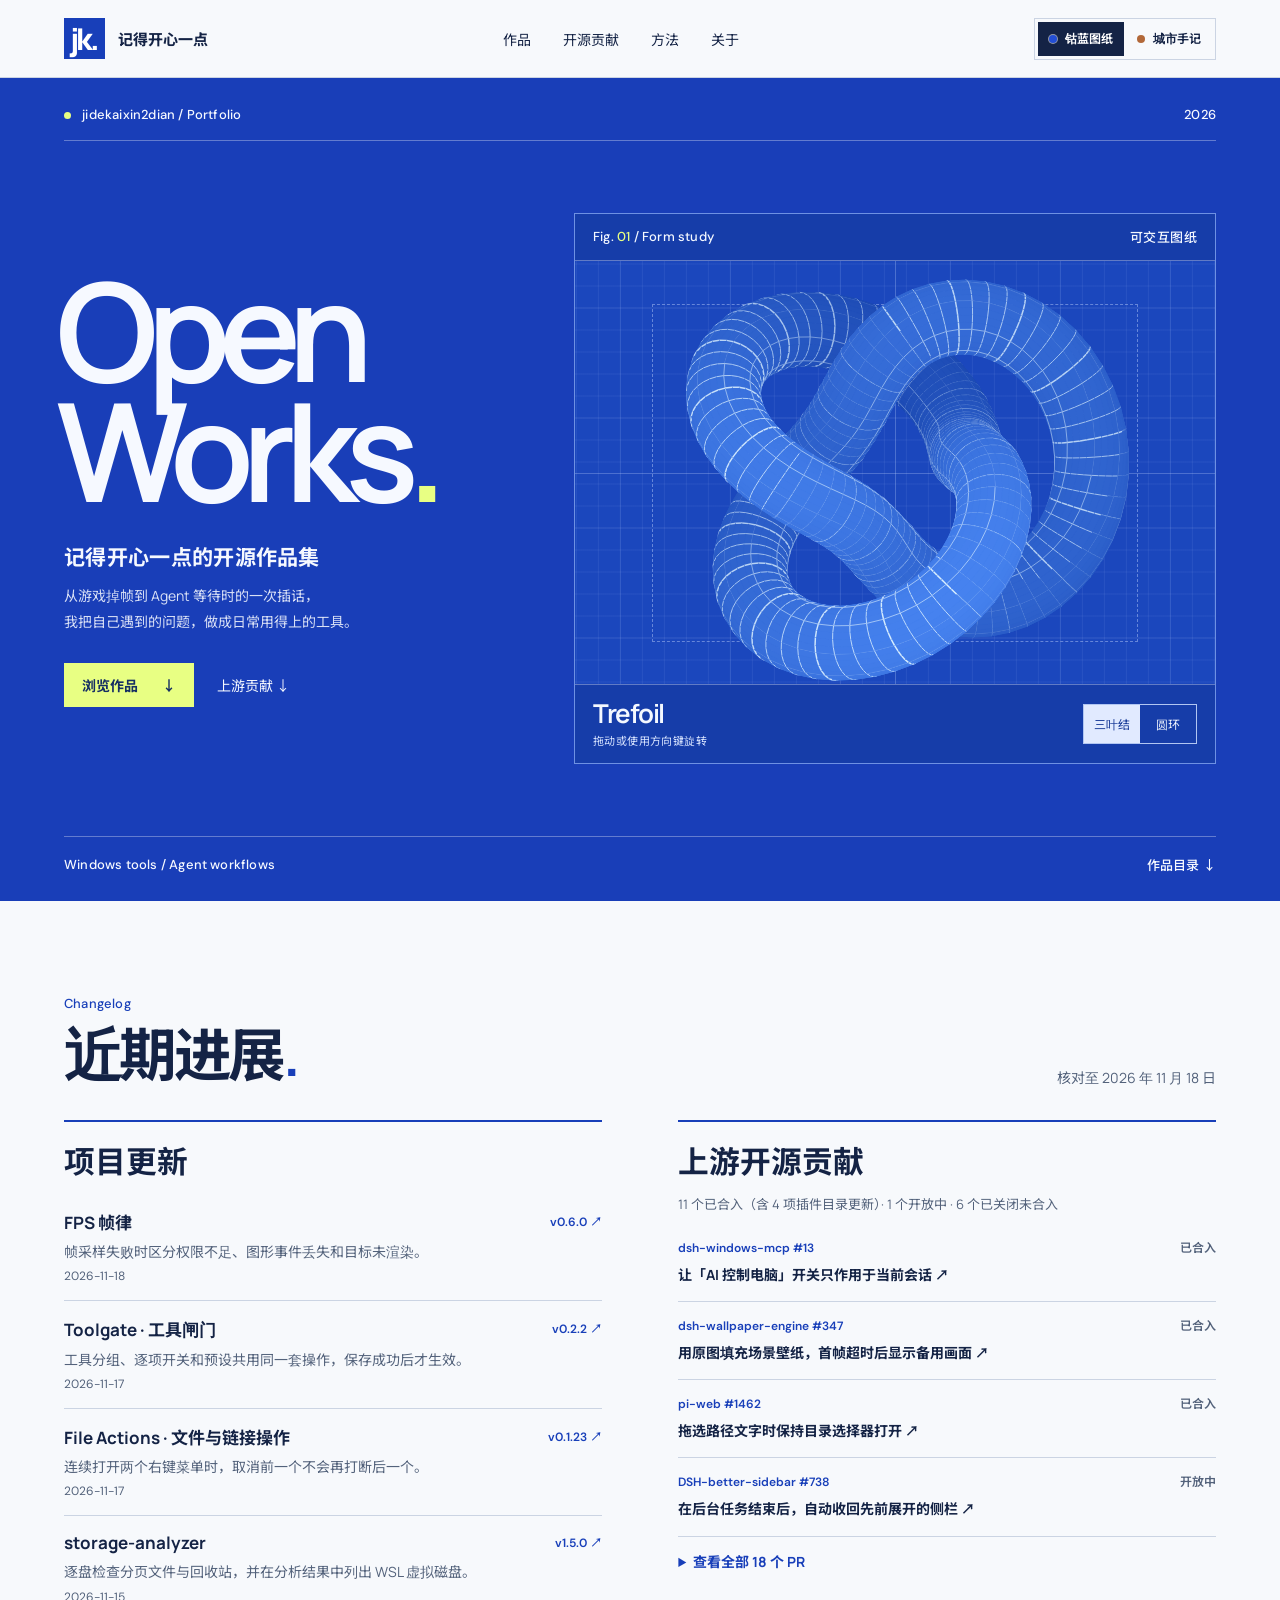
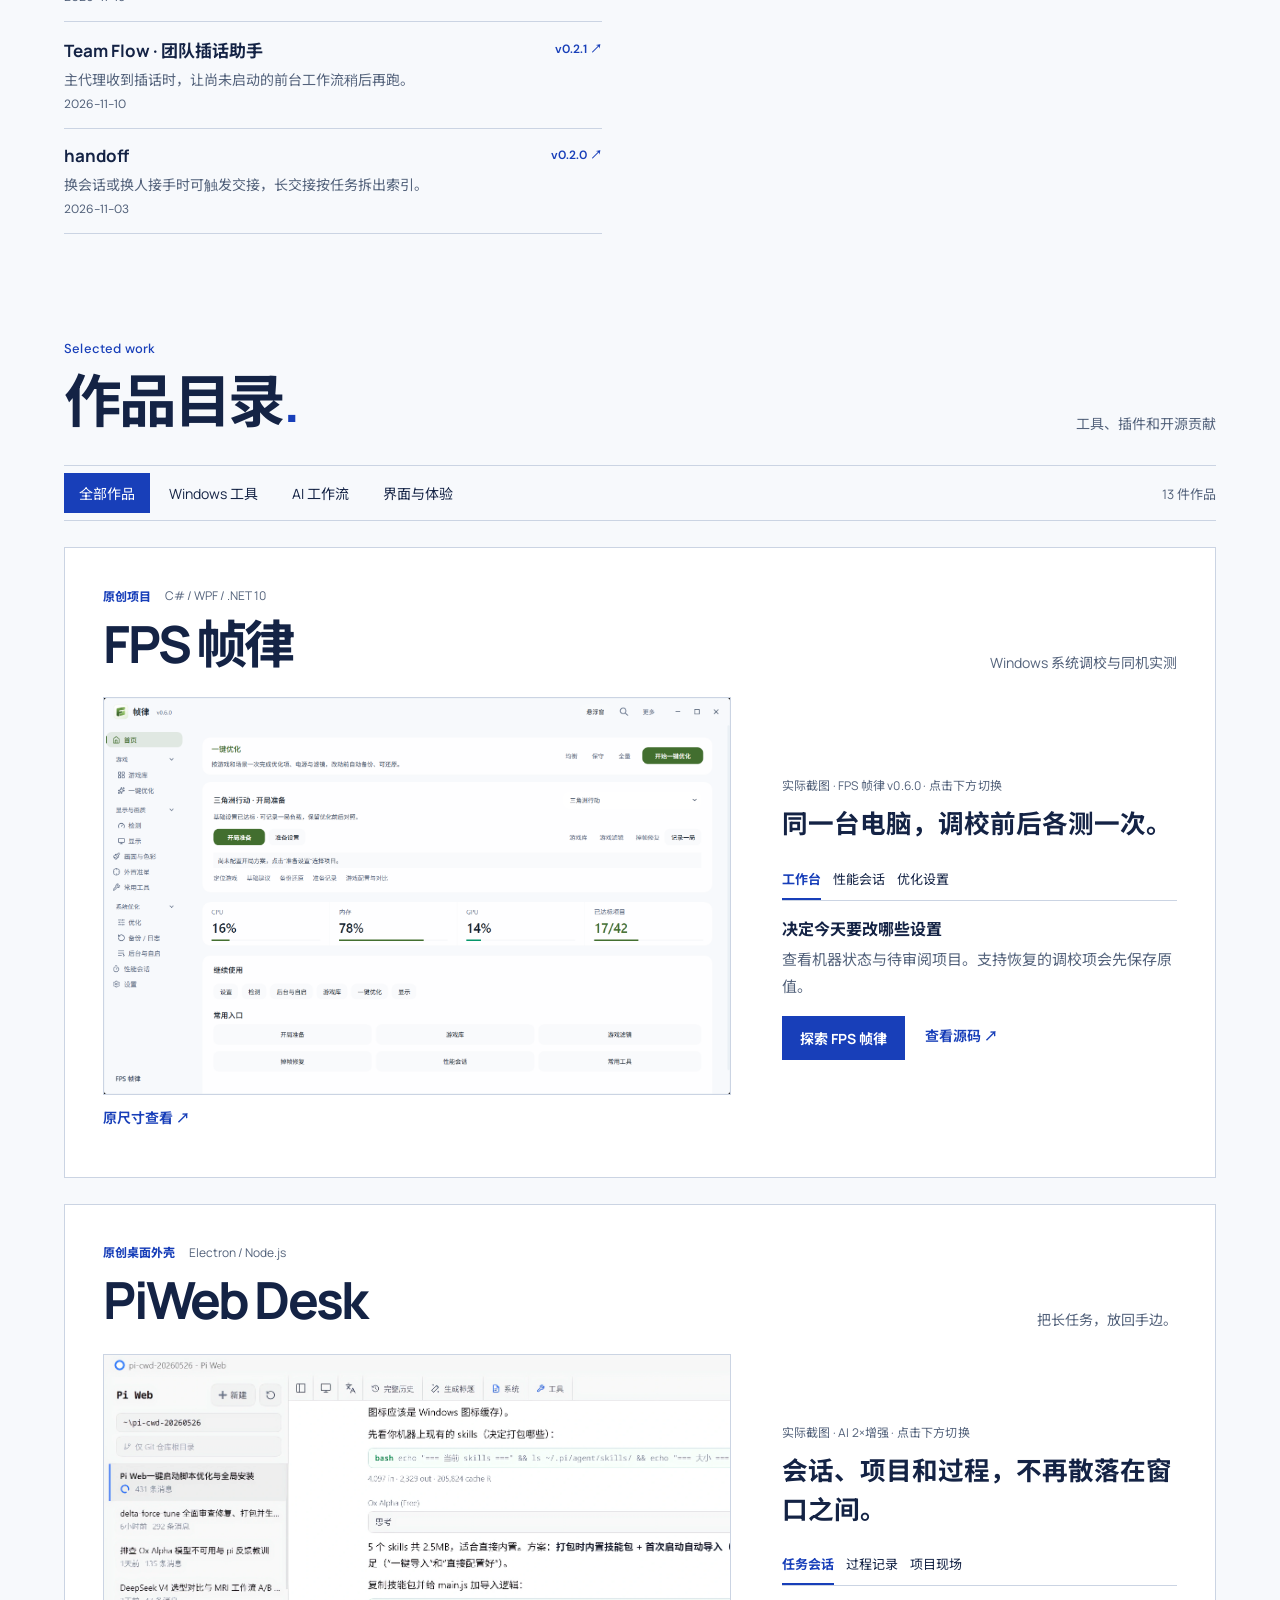
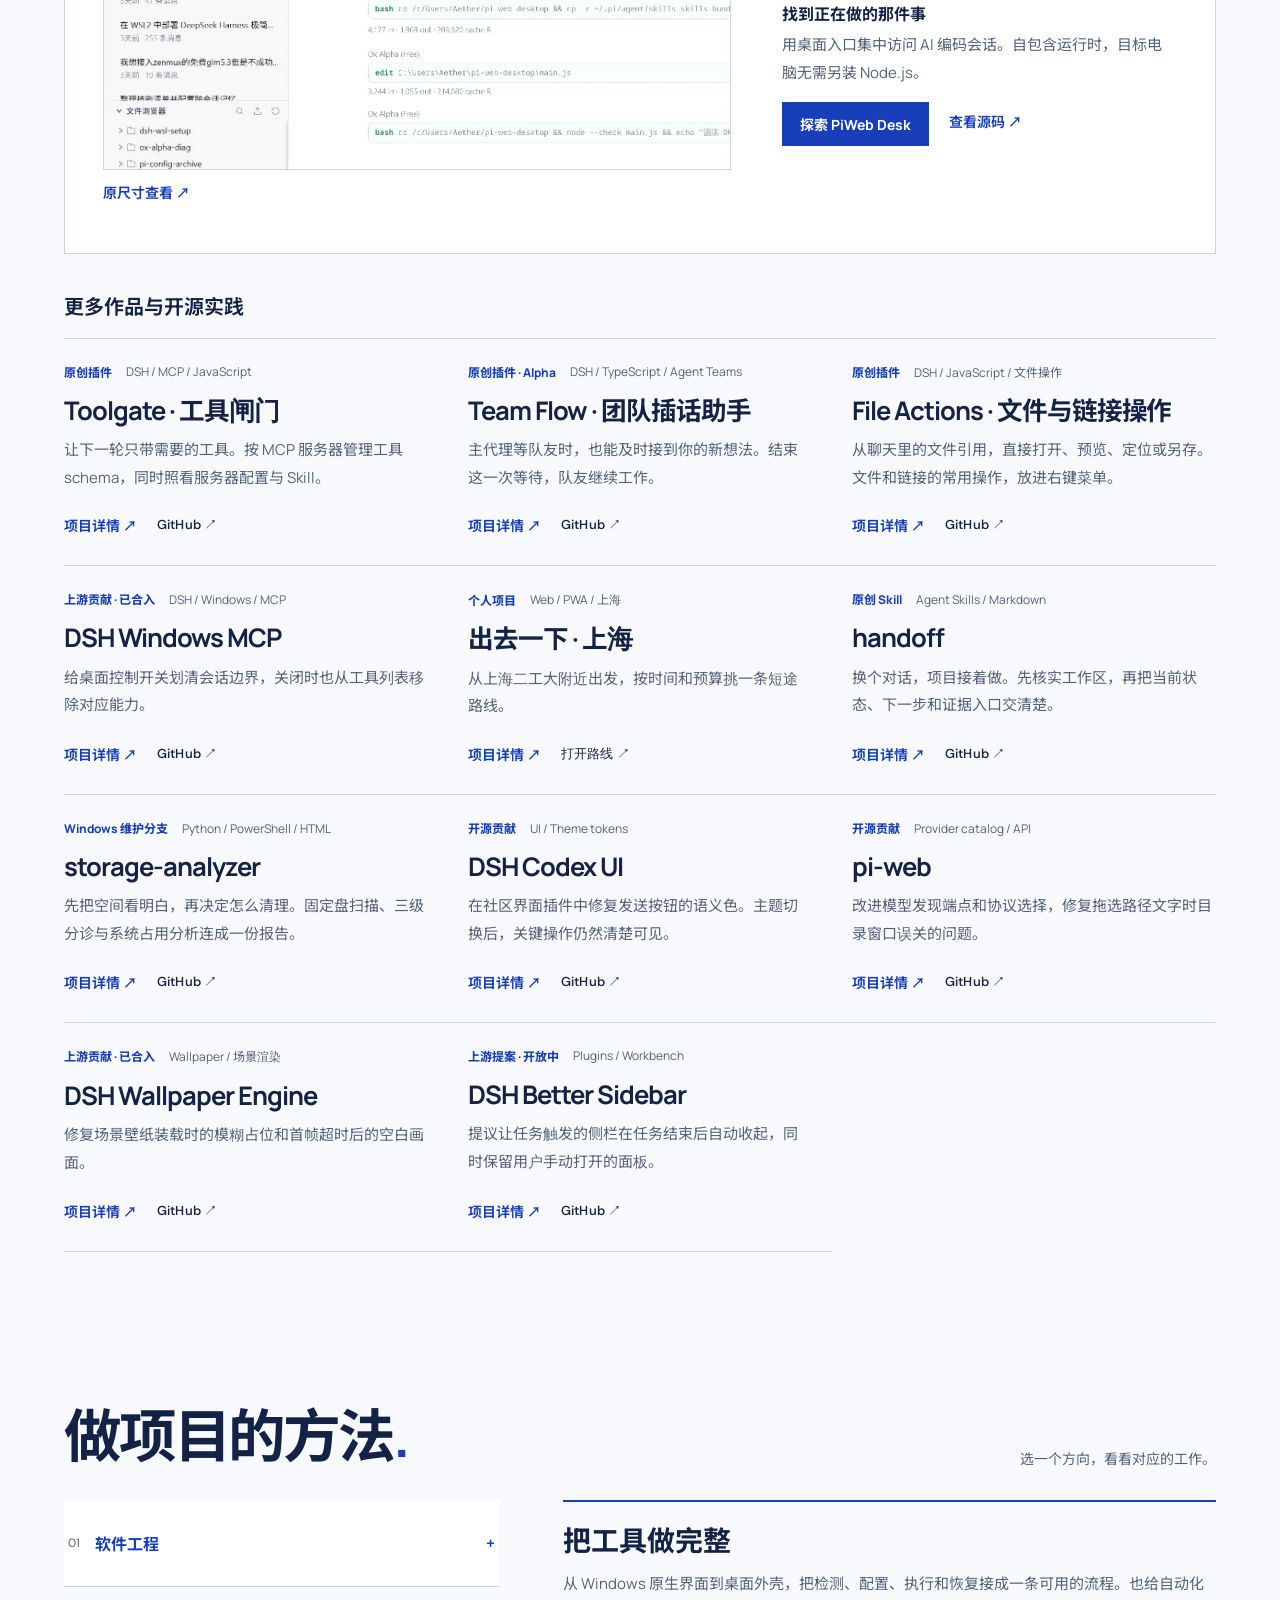
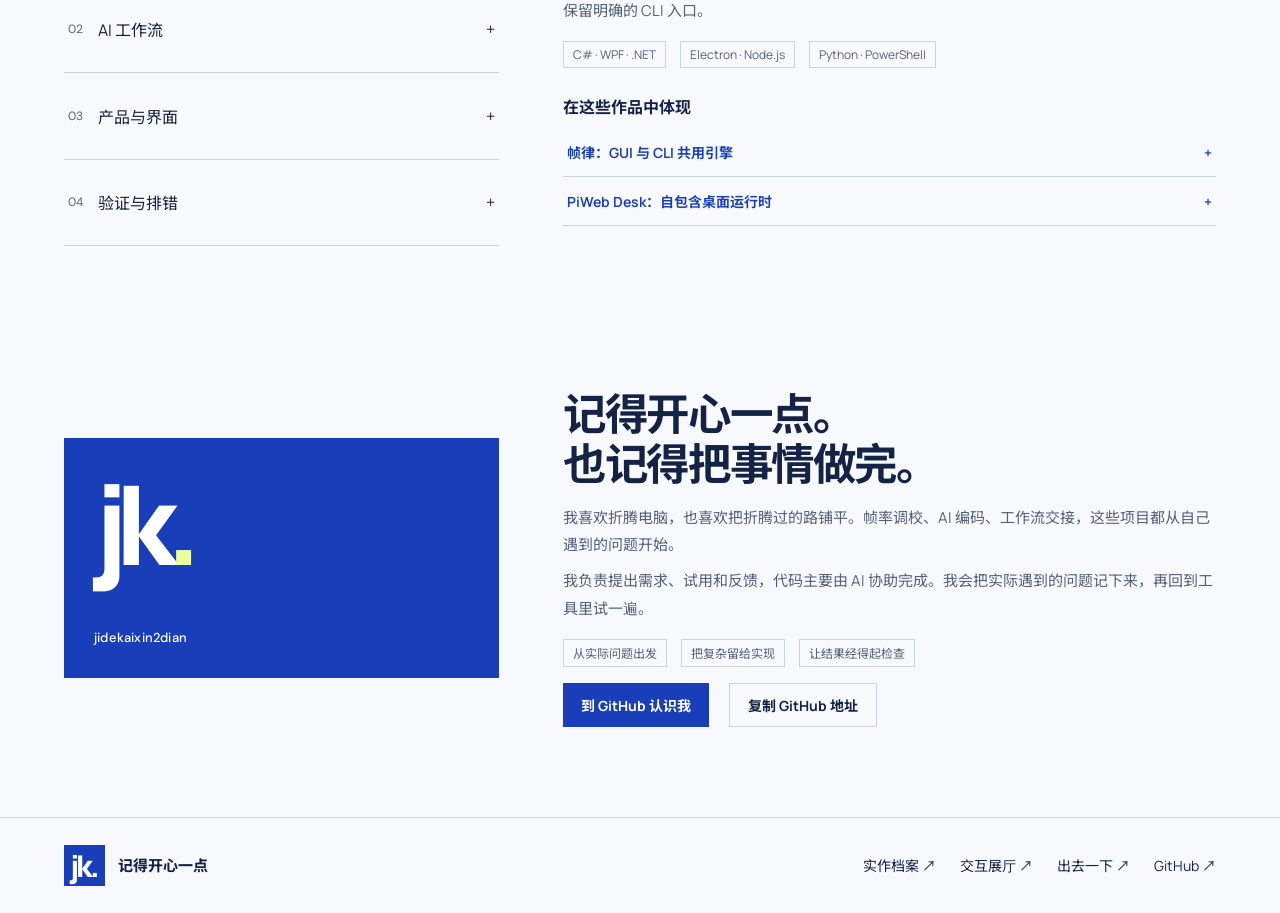
==== commit f5151766: "Use proportional labels and verified FpsTune 0.6.0 screenshots" ====
--- a/index.html
+++ b/index.html
@@ -19,6 +19,7 @@
   <link rel="stylesheet" href="./portfolio.css"><link rel="stylesheet" href="./image-viewer.css">
   <script src="./projects.js" defer></script><script src="./activity.js" defer></script><script src="./activity-view.js" defer></script><script src="./image-viewer.js" defer></script>
   <script src="./site.js" defer></script><script src="./plate.js" defer></script>
+  <link rel="stylesheet" href="./labels.css">
 </head>
 <body>
   <a class="skip-link" href="#work">跳到作品目录</a>
@@ -33,7 +34,7 @@
   <main>
     <section class="hero" aria-labelledby="hero-title" data-enter>
       <div class="wrap">
-        <div class="folio-line"><span><i></i> JIDEKAIXIN2DIAN / PORTFOLIO</span><span>2026</span></div>
+        <div class="folio-line"><span><i></i> jidekaixin2dian / Portfolio</span><span>2026</span></div>
         <div class="hero-spread">
           <div class="hero-copy">
             <h1 id="hero-title"><span class="blue-only" lang="en">Open<br> Works<span class="stop">.</span></span><span class="field-only" lang="en">Field<br> <em>Notes.</em></span></h1>
@@ -44,7 +45,7 @@
             <div class="hero-actions"><a href="#work" class="cta blue-only">浏览作品 <span>↓</span></a><a href="./go/" class="cta field-only">打开《出去一下》 <span>↗</span></a><a href="#work" class="quiet field-only">浏览作品 ↓</a><a href="#contributions" class="quiet blue-only">上游贡献 ↓</a></div>
           </div>
           <div class="plate blue-only">
-            <div class="plate-top"><span>FIG. <b id="plate-number">01</b> / FORM STUDY</span><span>可交互图纸</span></div>
+            <div class="plate-top"><span>Fig. <b id="plate-number">01</b> / Form study</span><span>可交互图纸</span></div>
             <div class="drawing"><div class="register" aria-hidden="true"></div><img class="still" src="./images/trefoil.webp" alt="" width="960" height="560"><canvas id="plate-canvas" tabindex="0" role="img" aria-label="三叶结三维线稿，使用方向键旋转"></canvas></div>
             <div class="plate-foot"><div><strong id="plate-name">Trefoil</strong><small>拖动或使用方向键旋转</small></div><div class="shape-controls" role="group" aria-label="选择图形"><button data-shape="0" aria-pressed="true">三叶结</button><button data-shape="1" aria-pressed="false">圆环</button></div></div>
           </div>
@@ -53,16 +54,16 @@
             <div class="photo-line"><span>上海 · 七宝老镇</span><a href="./go/">翻开路线 ↗</a></div>
           </div>
         </div>
-        <div class="hero-foot"><span class="blue-only">WINDOWS TOOLS　 /　 AGENT WORKFLOWS</span><span class="field-only">SHANGHAI　 /　 WALKING NOTES</span><a href="#work">作品目录 ↓</a></div>
+        <div class="hero-foot"><span class="blue-only">Windows tools / Agent workflows</span><span class="field-only">Shanghai / Walking notes</span><a href="#work">作品目录 ↓</a></div>
       </div>
     </section>
     <section class="activity wrap" id="contributions" aria-labelledby="activity-title">
-      <div class="section-heading"><div><span class="kicker">CHANGELOG</span><h2 id="activity-title">近期进展<span>.</span></h2></div><p>核对至 <time datetime="2026-11-18">2026 年 11 月 18 日</time></p></div>
+      <div class="section-heading"><div><span class="kicker">Changelog</span><h2 id="activity-title">近期进展<span>.</span></h2></div><p>核对至 <time datetime="2026-11-18">2026 年 11 月 18 日</time></p></div>
       <div class="activity-columns"><div><h3>项目更新</h3><div id="release-list"></div></div>
       <div><h3>上游开源贡献</h3><p id="pr-count"></p><div id="pr-highlights"></div><details id="pr-archive"><summary>完整 PR 记录</summary><div id="pr-list"></div></details></div></div>
     </section>
     <section class="work wrap" id="work" aria-labelledby="work-title">
-      <div class="section-heading"><div><span class="kicker">SELECTED WORK</span><h2 id="work-title">作品目录<span>.</span></h2></div><p>工具、插件和开源贡献</p></div>
+      <div class="section-heading"><div><span class="kicker">Selected work</span><h2 id="work-title">作品目录<span>.</span></h2></div><p>工具、插件和开源贡献</p></div>
       <div class="filter-bar"><div class="filter-group" role="group" aria-label="按领域筛选项目"><button class="filter active" data-filter="all" aria-pressed="true">全部作品</button><button class="filter" data-filter="windows" aria-pressed="false">Windows 工具</button><button class="filter" data-filter="agent" aria-pressed="false">AI 工作流</button><button class="filter" data-filter="interface" aria-pressed="false">界面与体验</button></div><p id="result-count" role="status"></p></div>
       <div id="featured-projects"></div><h3 id="collection-heading">更多作品与开源实践</h3><div id="projects" class="project-grid"></div>
       <noscript><p>可以直接在 <a href="https://github.com/jidekaixin2dian">GitHub</a> 浏览项目与发行记录。</p></noscript>
@@ -72,6 +73,6 @@
   <footer class="wrap"><div class="footer-links"><a class="brand" href="#home"><b>jk.</b>记得开心一点</a><a href="./studio.html">实作档案 ↗</a><a href="./journey.html">交互展厅 ↗</a><a href="./go/">出去一下 ↗</a><a href="https://github.com/jidekaixin2dian">GitHub ↗</a></div>
     <p class="field-only credits">七宝照片 © Fabio Achilli，2013 · <a href="https://commons.wikimedia.org/wiki/File:Qibao_Old_Town,_Shanghai,_China_(9740731704).jpg">原图</a> · <a href="https://creativecommons.org/licenses/by/2.0/">CC BY 2.0</a></p>
   </footer>
-  <dialog id="project-dialog" aria-labelledby="dialog-title"><div class="dialog-top"><span class="kicker">PROJECT NOTES</span><div><button id="share-project">复制作品链接</button><button id="dialog-close" aria-label="关闭项目详情">关闭 ×</button></div></div><div id="dialog-content"></div></dialog>
+  <dialog id="project-dialog" aria-labelledby="dialog-title"><div class="dialog-top"><span class="kicker">Project notes</span><div><button id="share-project">复制作品链接</button><button id="dialog-close" aria-label="关闭项目详情">关闭 ×</button></div></div><div id="dialog-content"></div></dialog>
   <div class="toast" id="toast" role="status"></div>
 </body></html>
--- a/portfolio.css
+++ b/portfolio.css
@@ -2,7 +2,7 @@
 @font-face{font-family:JK;src:url(./fonts/jk-text.woff2) format("woff2");font-weight:100 900;font-display:swap}
 :root{
   --sans:Manrope,JK,"Microsoft YaHei",sans-serif;--serif:Georgia,"Noto Serif CJK SC","Songti SC",SimSun,serif;
-  --mono:Consolas,"Courier New",monospace;--display:var(--sans);--ink:#142345;--muted:#53627b;--paper:#f7f9fc;
+  --display:var(--sans);--ink:#142345;--muted:#53627b;--paper:#f7f9fc;
   --surface:#fff;--line:#cbd4e3;--accent:#183fb9;--hero:#193eb8;--hero-ink:#f6f9ff;--hair:#ffffff52;--highlight:#e8ff83;
   --edge:clamp(22px,5vw,88px);font-family:var(--sans);color:var(--ink);background:var(--paper);scroll-padding-top:20px
 }
@@ -26,7 +26,7 @@
 .editions i,.folio-line i{display:inline-block;width:8px;height:8px;border-radius:50%;background:#234ed4}.editions button:last-child i{background:#b26839}
 .editions [aria-pressed="true"]{background:var(--ink);color:var(--surface)}.editions [aria-pressed="true"] i{box-shadow:0 0 0 1px #fff8}
 .hero{background:var(--hero);color:var(--hero-ink)}.hero>.wrap{min-height:calc(100svh - 77px);display:flex;flex-direction:column;padding-block:28px 20px}
-.folio-line,.hero-foot,.plate-top,.photo-line,.kicker,.preview-label,.mono{font:600 11px/1.5 var(--mono);letter-spacing:.095em}
+.folio-line,.hero-foot,.plate-top,.photo-line,.kicker,.preview-label,.mono{font:500 13px/1.45 var(--label-face);letter-spacing:.015em}
 .folio-line,.hero-foot,.plate-top,.plate-foot,.photo-line,.filter-bar,.section-heading,.featured-heading,.dialog-top{display:flex;align-items:center;justify-content:space-between;gap:20px}
 .folio-line{padding-bottom:15px;border-bottom:1px solid var(--hair)}.folio-line i{background:var(--highlight);margin-right:8px;width:7px;height:7px}
 .hero-spread{display:grid;grid-template-columns:0.82fr 1.18fr;align-items:center;gap:clamp(26px,5vw,70px);padding-block:clamp(30px,5vh,62px);flex:1}
@@ -35,9 +35,9 @@
 .deck{font-size:clamp(14px,1.05vw,17px);line-height:1.85;margin-top:12px;opacity:.87}
 .hero-actions{gap:23px;margin-top:28px;flex-wrap:wrap}.cta,.button{display:inline-flex;align-items:center;justify-content:center;gap:24px;min-height:44px;padding:10px 18px;font-size:14px;font-weight:700}
 .cta{background:var(--highlight);color:#162f63}.cta:hover,.button.primary:hover{filter:brightness(.94)}.quiet{font-size:14px;padding-block:12px}
-.hero-foot{border-top:1px solid var(--hair);padding-top:13px;font-size:10px}.hero-foot a{padding:6px 0;font-family:var(--sans)}
+.hero-foot{border-top:1px solid var(--hair);padding-top:13px;font-size:13px}.hero-foot a{padding:6px 0;font-family:var(--sans)}
 .plate{border:1px solid #98b8ffad;background:#163da9;position:relative}
-.plate-top,.plate-foot{padding:14px 18px;color:#f4f8ff}.plate-top{border-bottom:1px solid var(--hair);font-size:10px}
+.plate-top,.plate-foot{padding:14px 18px;color:#f4f8ff}.plate-top{border-bottom:1px solid var(--hair);font-size:13px}
 .plate-top b{color:var(--highlight);font-weight:inherit}.plate-top span:last-child,.plate-foot small,.shape-controls{font-family:var(--sans);letter-spacing:.035em}
 .drawing{position:relative;height:clamp(270px,min(34vw,47vh),510px);overflow:hidden;
   background-color:#1b47bd;background-image:linear-gradient(#c2d5ff14 1px,transparent 1px),linear-gradient(90deg,#c2d5ff14 1px,transparent 1px),linear-gradient(#c2d5ff15 1px,transparent 1px),linear-gradient(90deg,#c2d5ff15 1px,transparent 1px);
@@ -75,9 +75,9 @@
 .project-grid{display:grid;grid-template-columns:repeat(3,minmax(0,1fr));border-top:1px solid var(--line)}
 .project-card{border-bottom:1px solid var(--line);padding:24px 20px 18px;display:flex}.project-card:nth-child(3n+1){padding-left:0}.project-card:nth-child(3n){padding-right:0}
 .project-body{display:flex;flex-direction:column;align-items:start}.project-body h3{margin:13px 0 9px;font:700 clamp(21px,2vw,32px)/1.3 var(--display);letter-spacing:-.04em;overflow-wrap:anywhere}
-.project-actions{margin-top:auto;padding-top:12px}.project-actions a{font:600 11px var(--mono);letter-spacing:.05em;padding:12px 0}.project-actions button:after{content:" ↗"}
+.project-actions{margin-top:auto;padding-top:12px}.project-actions a{font:550 13px var(--label-face);letter-spacing:.01em;padding:12px 0}.project-actions button:after{content:" ↗"}
 .ability-layout,.about{display:grid;grid-template-columns:1fr 1.5fr;gap:clamp(26px,5vw,80px)}.ability-tabs,.ability-evidence{display:grid}.ability-tabs button,.ability-evidence button{display:flex;align-items:center;gap:15px;text-align:left;border-bottom:1px solid var(--line);padding:14px 4px}
-.ability-tabs [aria-selected="true"]{background:var(--surface);color:var(--accent);font-weight:700}.ability-number{font:12px var(--mono);color:var(--muted)}.tab-indicator,.ability-evidence button span{margin-left:auto}
+.ability-tabs [aria-selected="true"]{background:var(--surface);color:var(--accent);font-weight:700}.ability-number{font:12px var(--label-face);color:var(--muted)}.tab-indicator,.ability-evidence button span{margin-left:auto}
 #ability-panel{border-top:2px solid var(--accent);padding:20px 0}#ability-panel h3{font:700 28px/1.3 var(--display);margin:0 0 11px}.stack-tags,.principles{margin:16px 0}.stack-tags span,.principles span{border:1px solid var(--line);padding:4px 9px}
 .ability-evidence h4{margin:10px 0}.about{align-items:center;padding-bottom:90px}.about-signature{background:var(--accent);color:#fff;padding:30px;display:grid;align-content:space-between;min-height:240px}
 .oversize-mark{font:800 110px/1 Manrope,sans-serif;letter-spacing:-.1em}.signature-dot{color:#ecff9d}.about h2{font-size:clamp(30px,3.4vw,52px);margin:0 0 15px}.about-copy p+p{margin-top:8px}
@@ -90,13 +90,13 @@
 @media(max-width:680px){
   :root{--edge:20px}.mast-inner{min-height:65px;gap:8px}.mast nav{display:none}.brand{gap:7px;font-size:13px}.brand b{width:32px;height:32px;font-size:25px}
   .editions{padding:2px}.editions button{font-size:11px;gap:5px;padding:0 8px;min-height:38px}.editions i{width:6px;height:6px}
-  .hero>.wrap{min-height:calc(100svh - 65px);padding-block:16px 10px}.folio-line{font-size:9px;padding-bottom:10px}
+  .hero>.wrap{min-height:calc(100svh - 65px);padding-block:16px 10px}.folio-line{font-size:12px;padding-bottom:10px}
   .hero-spread,[data-theme="fieldnotes"] .hero-spread{grid-template-columns:1fr;gap:24px;padding-block:24px}.hero-copy,[data-theme="fieldnotes"] .hero-copy{order:0}
   .hero h1,[data-theme="fieldnotes"] .hero h1{font-size:clamp(59px,13.8vw,89px);margin:0 0 11px;letter-spacing:-.07em}
   .hero h1 br{display:none}.hero h1 br:after{content:" "}.hero h1 em{margin-left:.08em}
   .hero-sub{font-size:17px}.deck{font-size:13px;margin-top:6px}.hero-actions{margin-top:14px;gap:18px}.cta,.quiet{font-size:13px}
-  .drawing{height:clamp(205px,57vw,310px)}.plate-top,.plate-foot{padding:8px 12px}.plate-top{font-size:9px}.plate-foot{min-height:56px}.plate-foot strong{font-size:21px}.plate-foot small{font-size:10px}
-  .photo-frame img{height:clamp(225px,63vw,350px)}.hero-foot{font-size:8px;gap:4px}.hero-foot a{font-size:11px}
+  .drawing{height:clamp(205px,57vw,310px)}.plate-top,.plate-foot{padding:8px 12px}.plate-top{font-size:12px}.plate-foot{min-height:56px}.plate-foot strong{font-size:21px}.plate-foot small{font-size:10px}
+  .photo-frame img{height:clamp(225px,63vw,350px)}.hero-foot{font-size:11px;gap:4px}.hero-foot a{font-size:11px}
   .section-heading{align-items:start;flex-direction:column;gap:10px;margin-bottom:18px}.work,.abilities,.about{padding-top:55px}
   .filter-bar{align-items:start;flex-direction:column;gap:4px}.filter{font-size:12px;padding:9px 8px;min-height:42px}#result-count{margin:2px 4px}
   .featured-layout,.project-grid,.ability-layout,.about{grid-template-columns:1fr}.featured-heading{display:block}.featured-heading>p{margin-top:6px}.featured-project{padding:16px}.featured-layout{gap:12px}
@@ -110,9 +110,9 @@
 #pr-count{color:var(--muted);font-size:13px;margin:0 0 11px}
 .release-entry,.pr-entry{display:block;padding:15px 0;border-bottom:1px solid var(--line)}
 .release-entry>span,.pr-entry>span{display:flex;justify-content:space-between;align-items:center;gap:12px}
-.release-entry strong{font-size:17px}.activity-columns small{font:600 12px/1.5 var(--mono);color:var(--accent)}
+.release-entry strong{font-size:17px}.activity-columns small{font:600 12px/1.5 var(--label-face);color:var(--accent)}
 .pr-entry .pr-state{font:600 12px/1.5 var(--sans);color:var(--muted)}
-.pr-entry time,.release-entry time{font:12px/1.5 var(--mono);color:var(--muted)}
+.pr-entry time,.release-entry time{font:12px/1.5 var(--label-face);color:var(--muted)}
 .release-entry p,.pr-entry strong{display:block;margin-top:6px;line-height:1.65;font-size:14px}
 .release-entry p{color:var(--muted)}.pr-entry:hover strong,.release-entry:hover strong{text-decoration:underline;text-underline-offset:3px}
 #pr-archive summary{cursor:pointer;font-size:14px;padding:14px 0;color:var(--accent);font-weight:700}
--- a/labels.css
+++ b/labels.css
@@ -0,0 +1,17 @@
+@font-face {
+  font-family: "DM Sans";
+  src: url("./fonts/dm-sans-latin.woff2") format("woff2");
+  font-weight: 100 1000;
+  font-style: normal;
+  font-display: swap;
+}
+
+:root {
+  --label-face: "DM Sans", "Manrope", "Microsoft YaHei", sans-serif;
+}
+
+.specimen-label, .intro-kicker, .chapter-label, .journey-footer > span,
+.studio-intro-label, .index-number, .case-meta, .case-number, .studio-footer span {
+  font-family: var(--label-face);
+  letter-spacing: .012em;
+}
